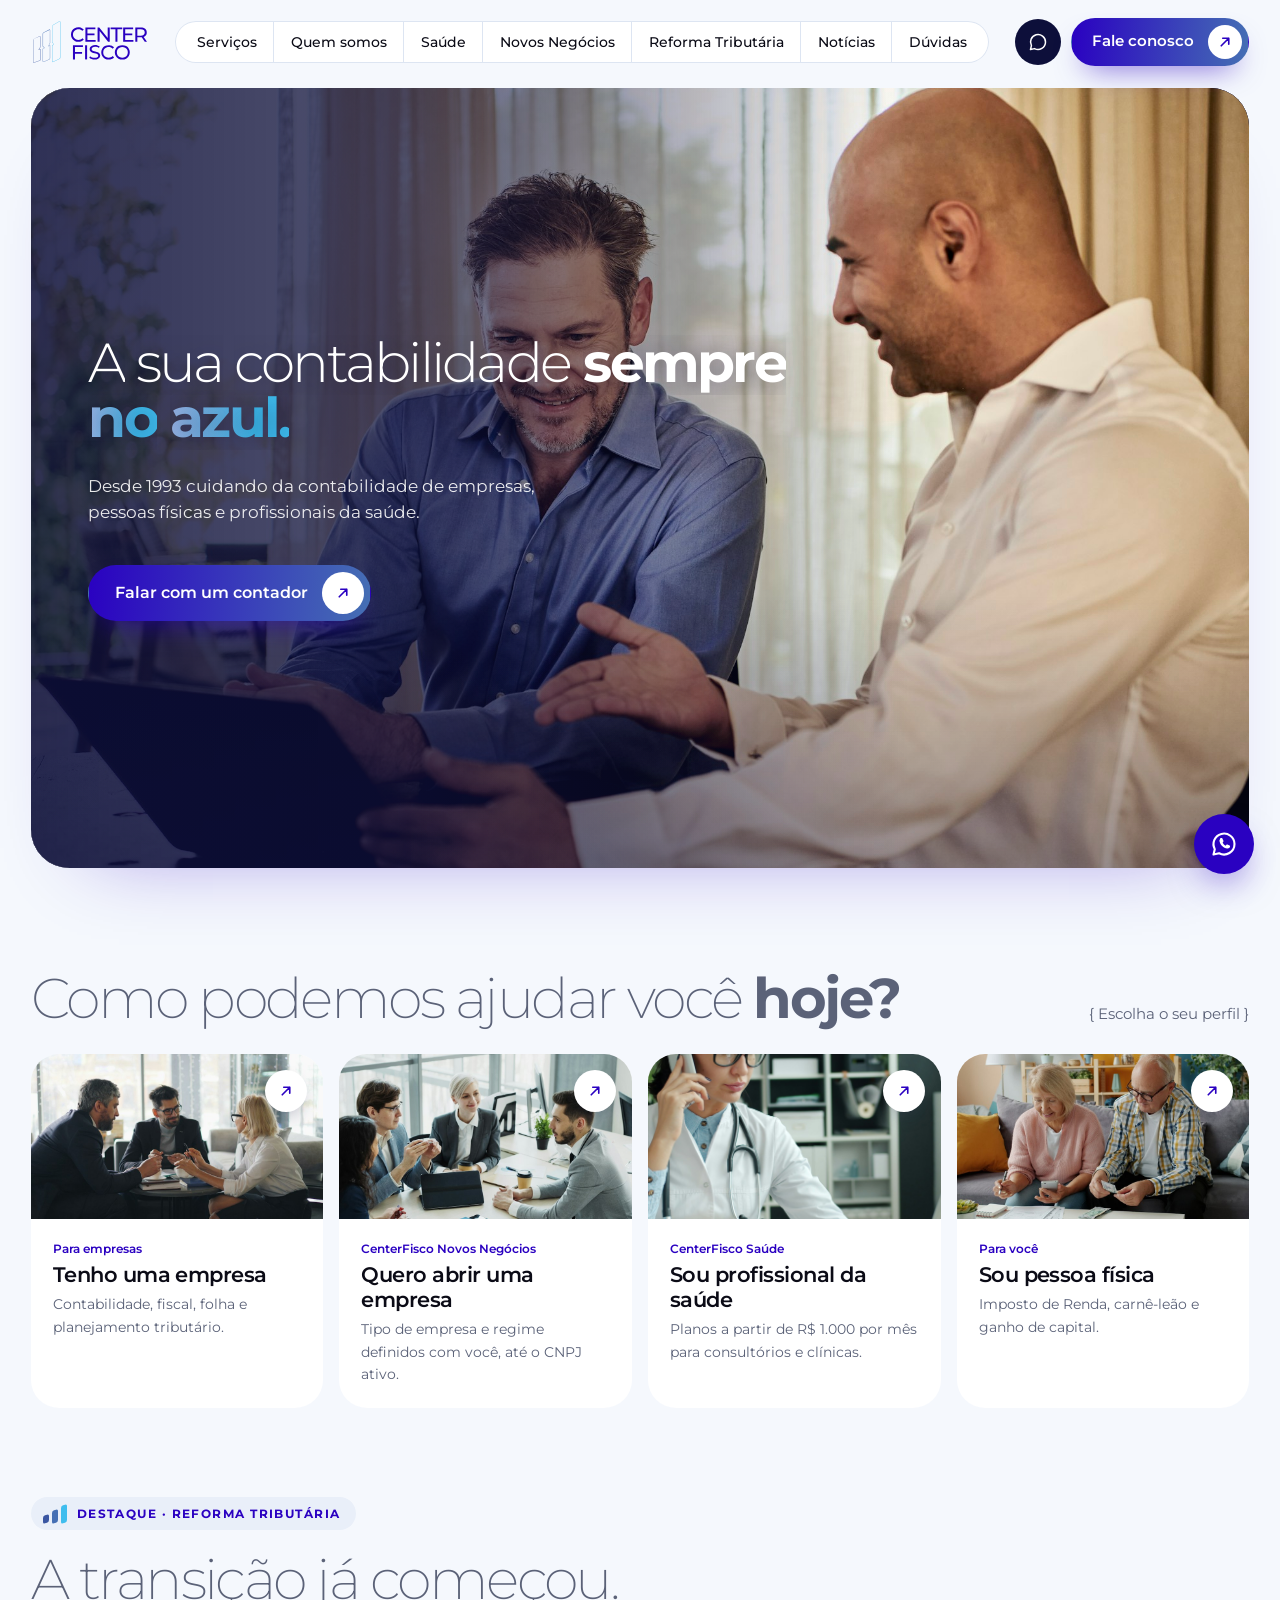
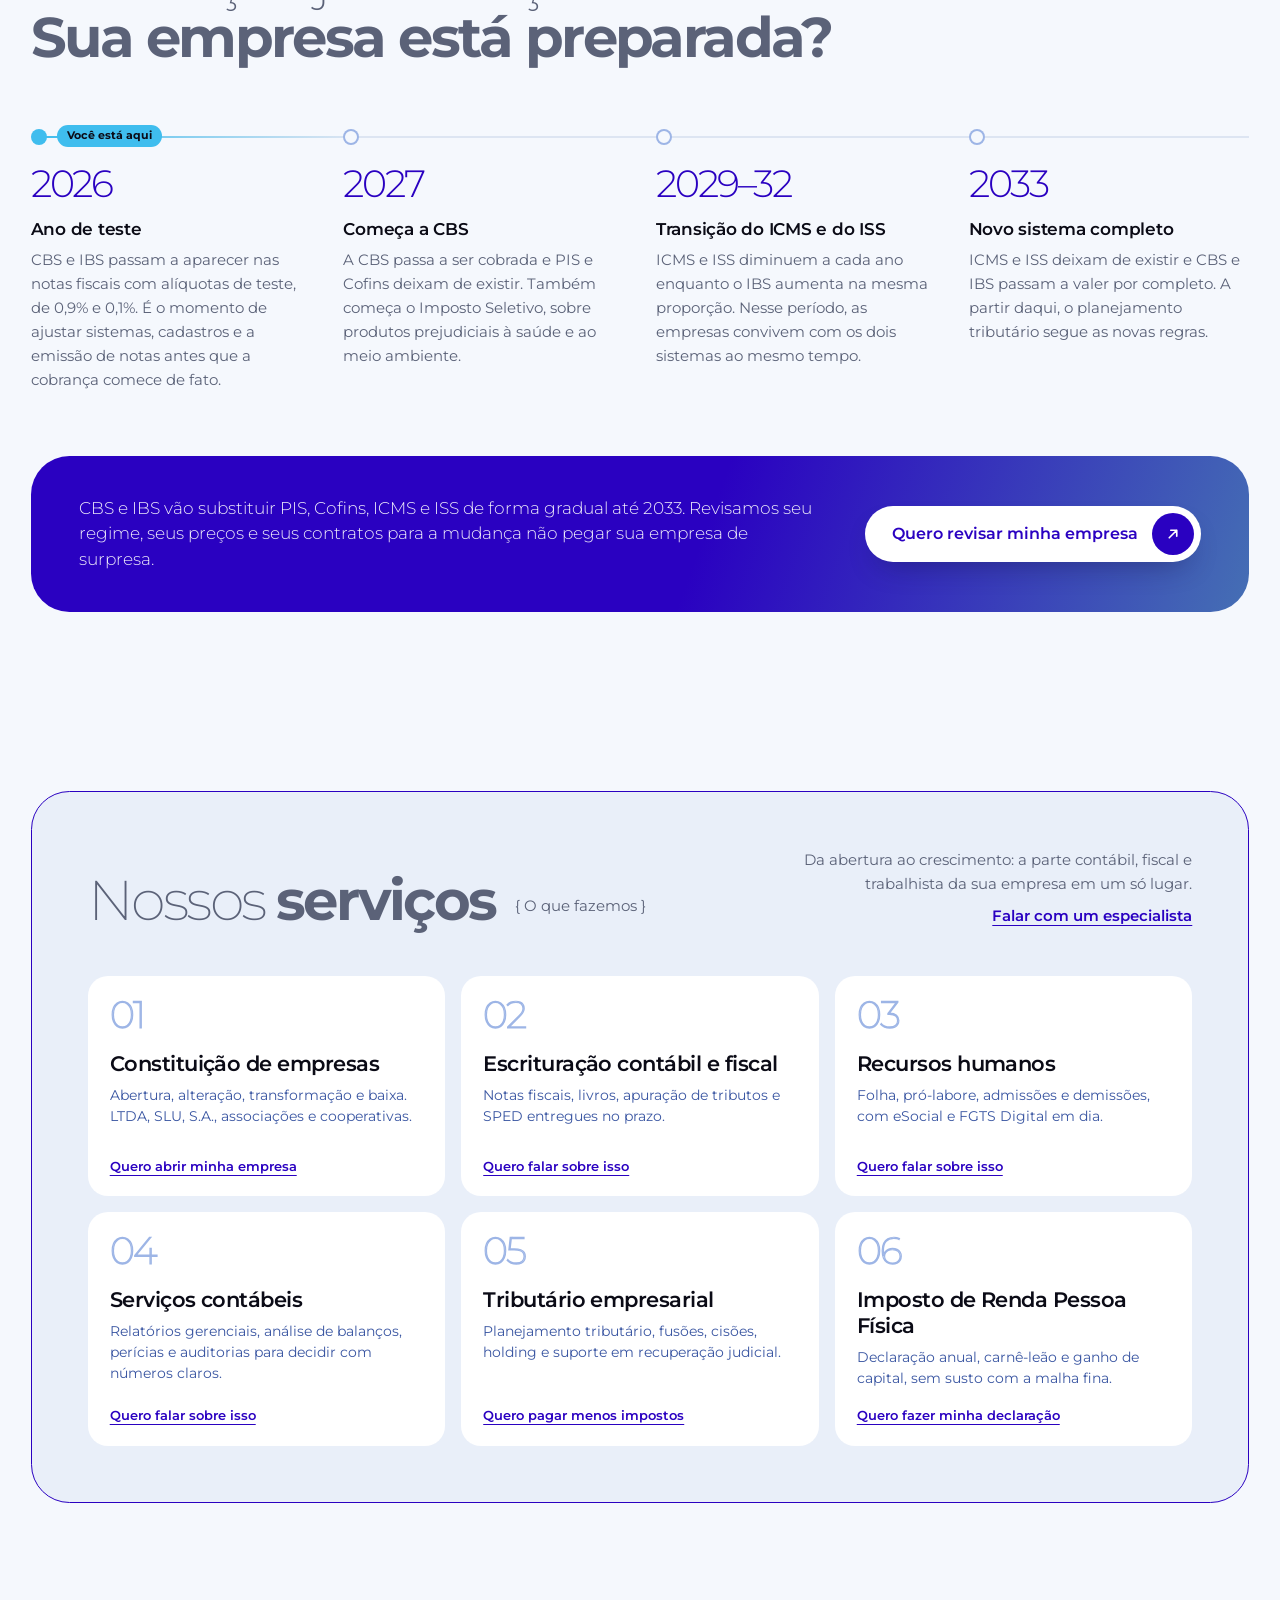
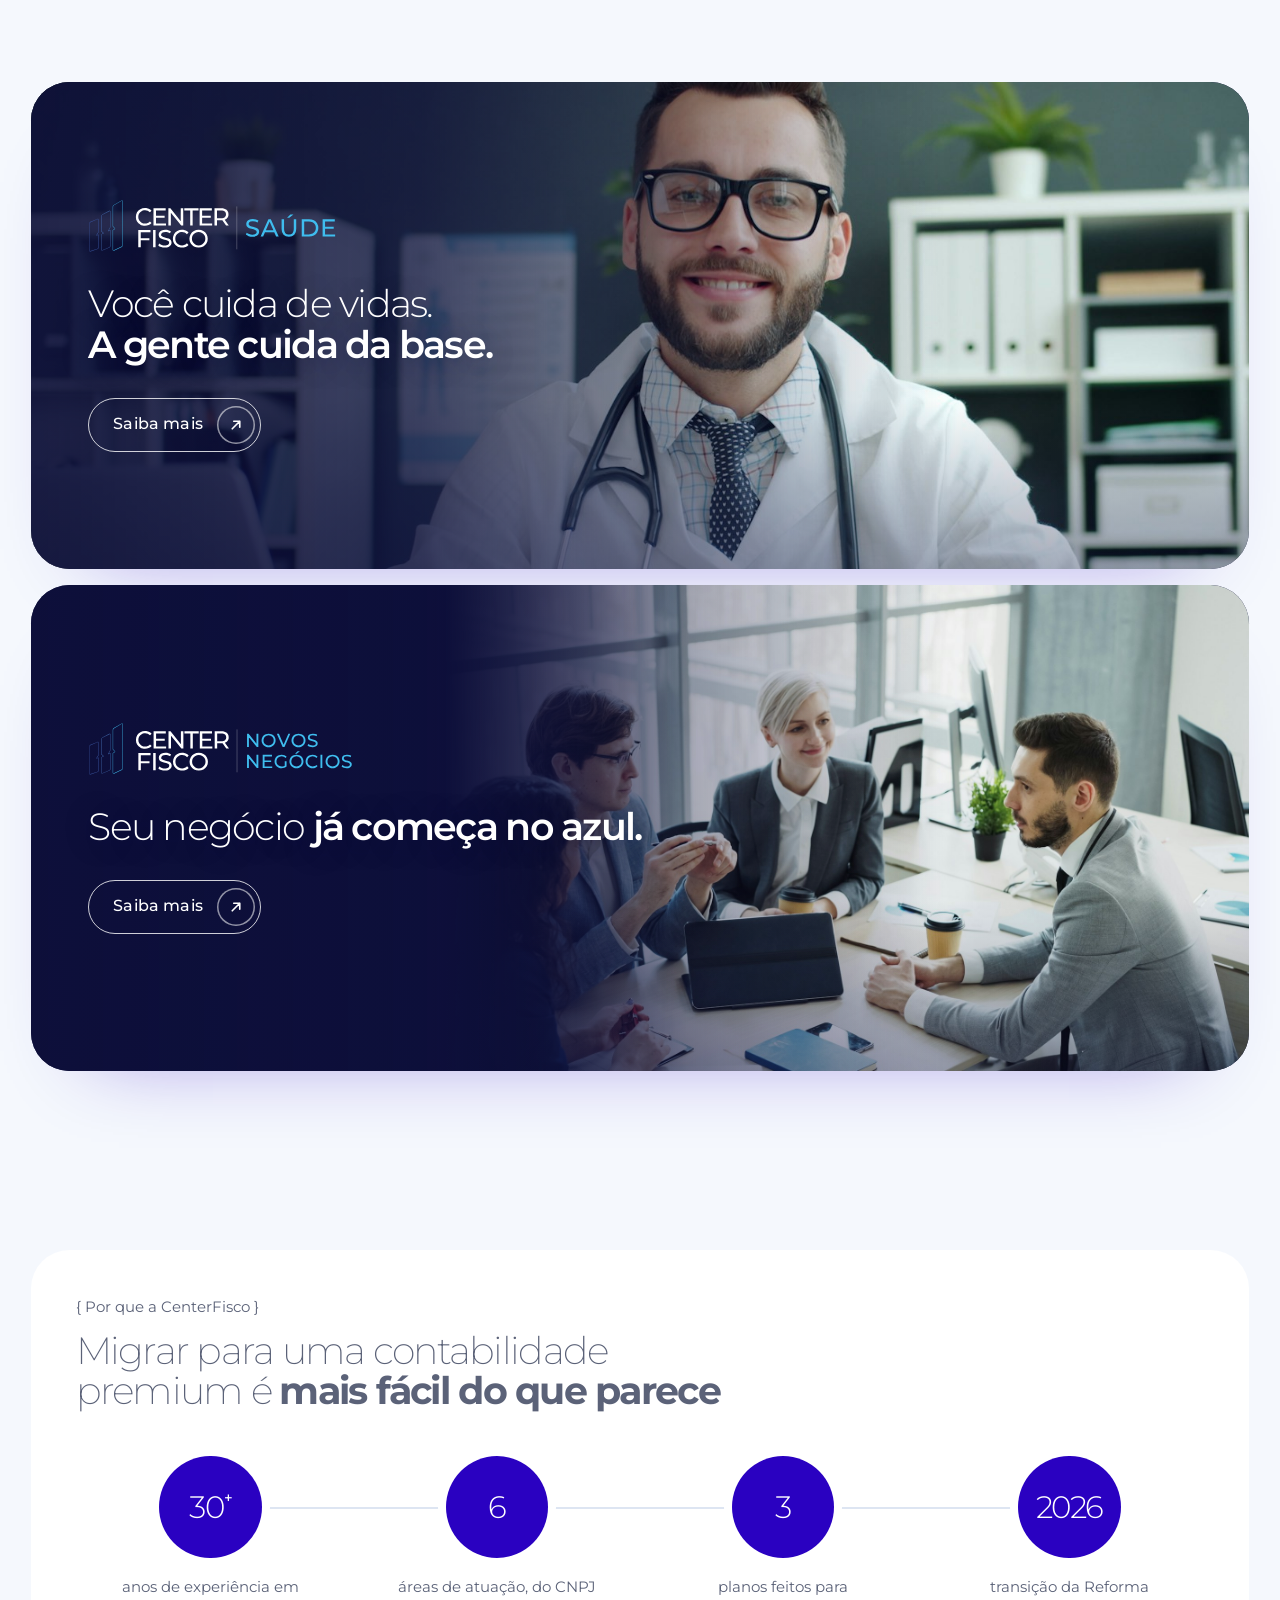
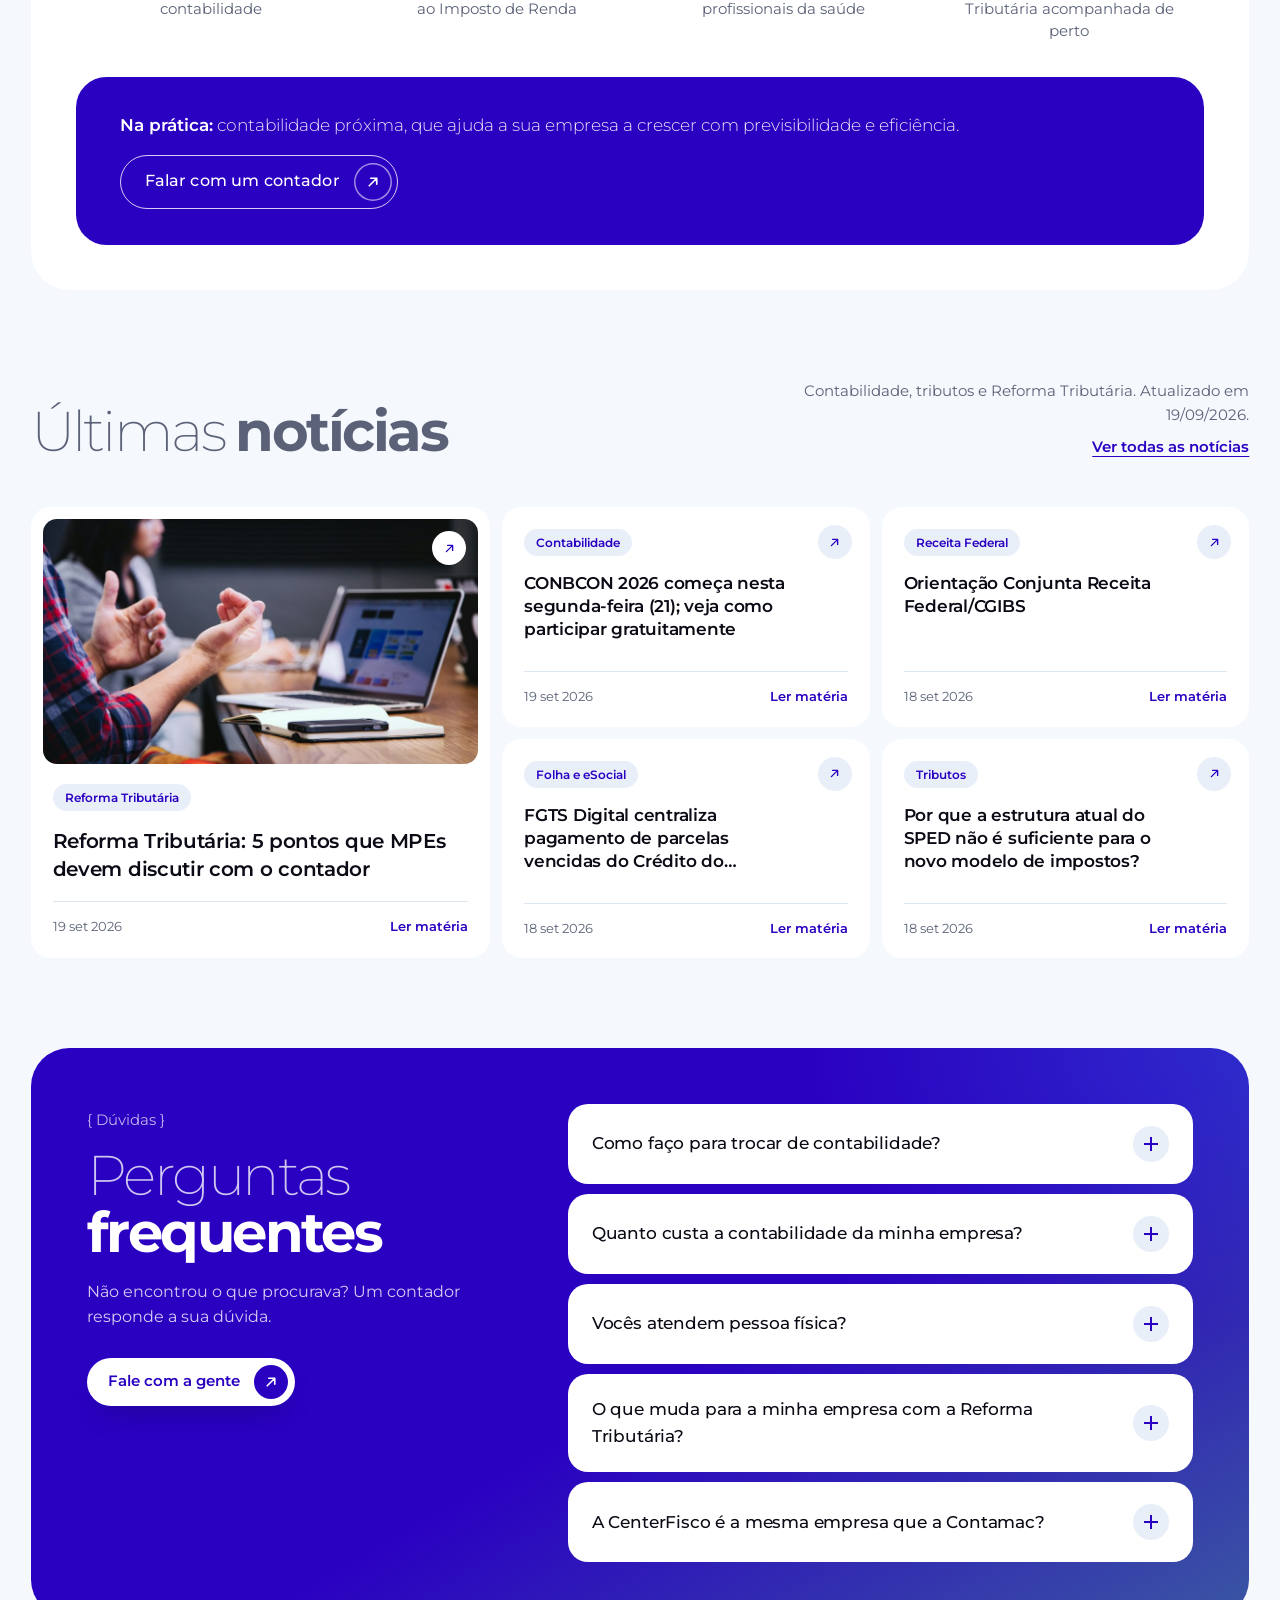
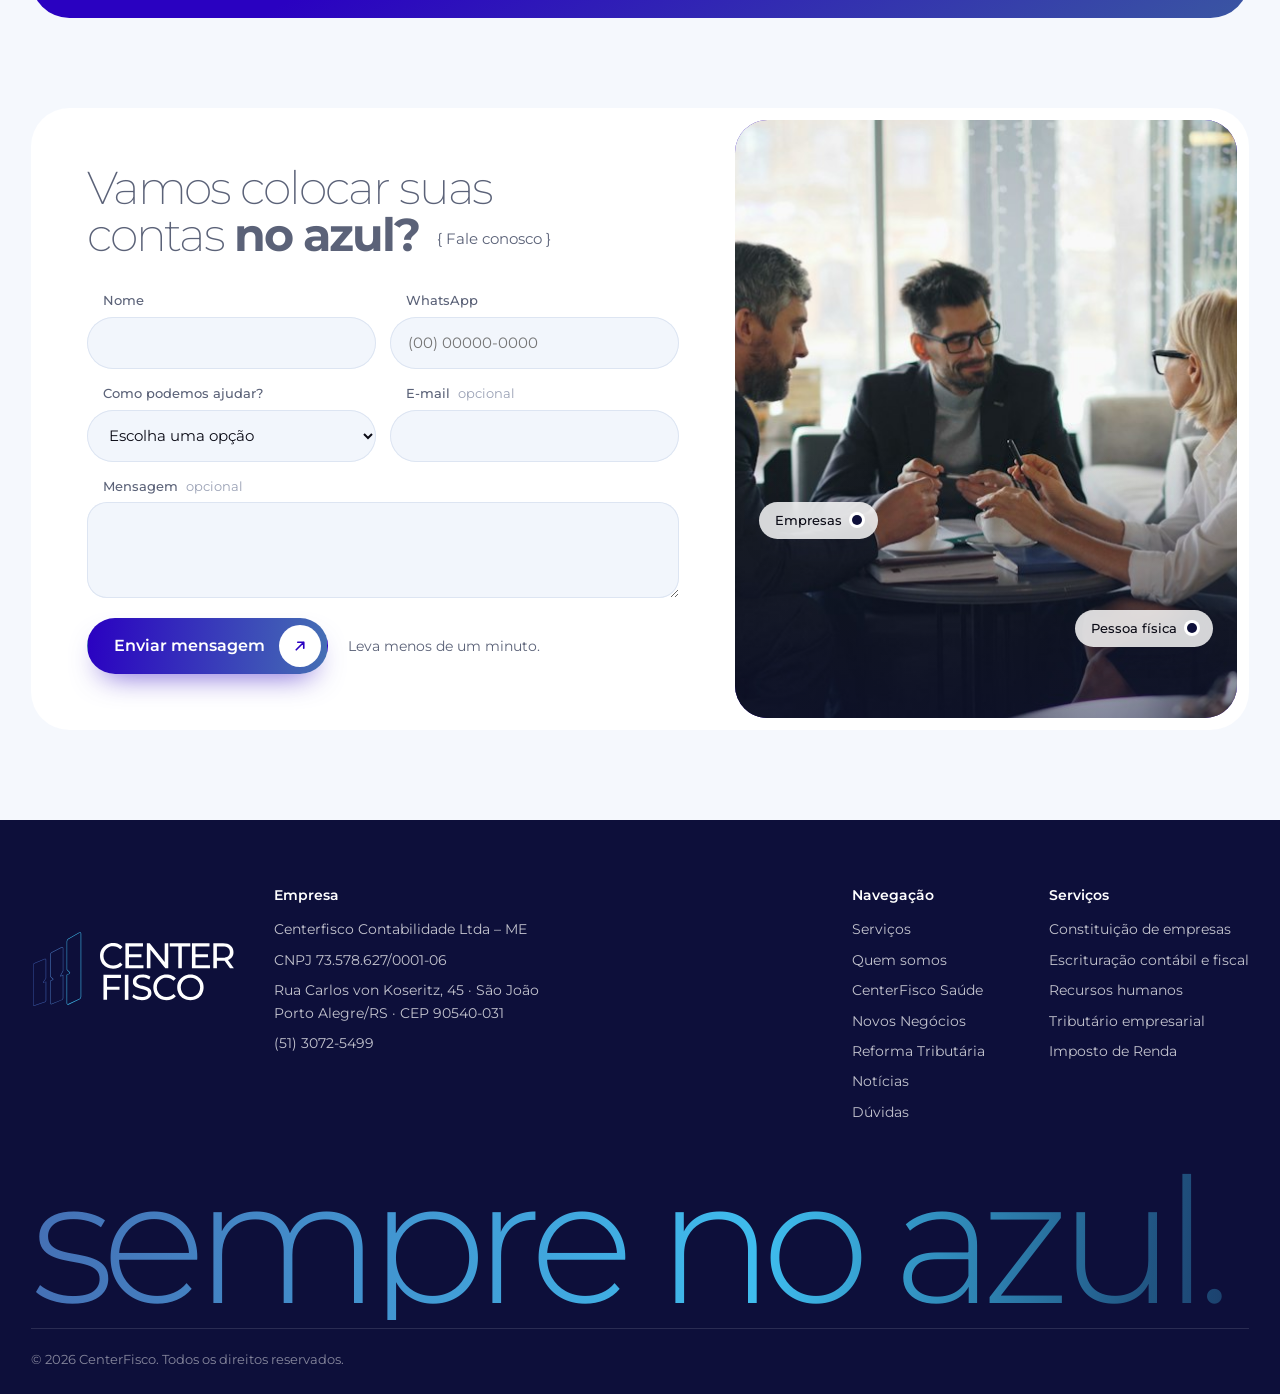
==== index.html @ e199a66b "Celular: rodapé sem a lista de serviços Co-Authored-By: Claude Opus 5 (1M context) <noreply@anthropi" ====
<!doctype html>
<html lang="pt-BR">
<head>
  <meta charset="utf-8">
  <meta name="viewport" content="width=device-width, initial-scale=1">
  <title>CenterFisco | Contabilidade para empresas, pessoas físicas e saúde</title>
  <meta name="description" content="Contabilidade desde 1993, em Porto Alegre, para empresas, pessoas físicas e profissionais da saúde. Abertura de empresas, escrituração, folha, planejamento tributário e IRPF.">
  <meta name="theme-color" content="#2a01c1">
  <meta property="og:type" content="website">
  <meta property="og:locale" content="pt_BR">
  <meta property="og:title" content="CenterFisco | A sua contabilidade sempre no azul">
  <meta property="og:description" content="30 anos de contabilidade para empresas, pessoas físicas e profissionais da saúde. A CenterFisco é a nova marca da Contamac.">
  <meta property="og:image" content="assets/img/hero-consultoria.jpg">
  <link rel="alternate" type="application/rss+xml" title="CenterFisco · Notícias" href="feed.xml">
  <link rel="icon" href="assets/favicon.svg" type="image/svg+xml">
  <link rel="preconnect" href="https://fonts.googleapis.com">
  <link rel="preconnect" href="https://fonts.gstatic.com" crossorigin>
  <link rel="stylesheet" href="https://fonts.googleapis.com/css2?family=Montserrat:wght@200..800&display=swap">
  <link rel="preload" as="image" href="assets/img/hero-consultoria.jpg">
  <link rel="stylesheet" href="css/styles.css?v=202609191804">
  <script>document.documentElement.classList.add('js')</script>
  <script type="application/ld+json">
  {
    "@context": "https://schema.org",
    "@type": "AccountingService",
    "name": "CenterFisco",
    "alternateName": "Contamac",
    "legalName": "Centerfisco Contabilidade Ltda - ME",
    "taxID": "73.578.627/0001-06",
    "foundingDate": "1993-10-26",
    "telephone": "+55 51 3072-5499",
    "address": {
      "@type": "PostalAddress",
      "streetAddress": "Rua Carlos von Koseritz, 45",
      "addressLocality": "Porto Alegre",
      "addressRegion": "RS",
      "postalCode": "90540-031",
      "addressCountry": "BR"
    },
    "description": "Contabilidade para empresas, pessoas físicas e profissionais da saúde.",
    "slogan": "A sua contabilidade sempre no azul."
  }
  </script>
</head>
<body>
  <a class="skip-link" href="#conteudo">Pular para o conteúdo</a>

  <!-- Ícones reutilizáveis -->
  <svg width="0" height="0" style="position:absolute" aria-hidden="true">
    <symbol id="i-seta" viewBox="0 0 24 24"><path d="M7 17 17 7M9 7h8v8"/></symbol>
    <symbol id="i-whats" viewBox="0 0 24 24"><path d="M21 12a9 9 0 0 1-13.2 7.95L3 21l1.1-4.6A9 9 0 1 1 21 12z"/></symbol>
    <symbol id="i-email" viewBox="0 0 24 24"><rect x="3" y="5" width="18" height="14" rx="2"/><path d="m3 7 9 6 9-6"/></symbol>
    <symbol id="i-tel" viewBox="0 0 24 24"><path d="M5 4h4l2 5-2.5 1.5a11 11 0 0 0 5 5L15 13l5 2v4a2 2 0 0 1-2 2A16 16 0 0 1 3 6a2 2 0 0 1 2-2"/></symbol>
    <symbol id="i-local" viewBox="0 0 24 24"><path d="M12 21s-7-6.2-7-11.5a7 7 0 0 1 14 0C19 14.8 12 21 12 21z"/><circle cx="12" cy="9.5" r="2.5"/></symbol>
  </svg>

  <header class="topo" data-header>
    <div class="container topo-inner">
      <a class="marca" href="#inicio" aria-label="CenterFisco, início">
        <img src="assets/logo/centerfisco-positivo.svg" alt="" width="128" height="48">
      </a>
      <nav class="menu" id="menu" aria-label="Principal">
        <a href="#servicos">Serviços</a>
        <a href="#por-que">Quem somos</a>
        <a href="saude.html">Saúde</a>
        <a href="negocios.html">Novos Negócios</a>
        <a href="#reforma">Reforma Tributária</a>
        <a href="noticias.html">Notícias</a>
        <a href="#duvidas">Dúvidas</a>
        <a class="btn btn-pill menu-cta" href="#contato">Fale conosco<span class="btn-icone"><svg><use href="#i-seta"/></svg></span></a>
      </nav>
      <div class="topo-acoes">
        <a class="icone-redondo" href="#contato" aria-label="Falar pelo WhatsApp"><svg><use href="#i-whats"/></svg></a>
        <a class="btn btn-pill btn-pequeno" href="#contato">Fale conosco<span class="btn-icone"><svg><use href="#i-seta"/></svg></span></a>
        <button class="menu-botao" type="button" aria-expanded="false" aria-controls="menu" data-nav-toggle>
          <span class="menu-linhas" aria-hidden="true"><i></i><i></i></span>
          <span class="visually-hidden">Abrir menu</span>
        </button>
      </div>
    </div>
  </header>

  <main id="conteudo">
    <!-- BANNER -->
    <section class="hero" id="inicio">
      <div class="container">
        <div class="hero-cartao">
          <div class="hero-esq">
            <h1 class="hero-titulo" data-split><span class="leve">A sua contabilidade</span> sempre <span class="destaque">no azul.</span></h1>
            <p class="hero-apoio">Desde 1993 cuidando da contabilidade de empresas, pessoas físicas e profissionais da saúde.</p>
            <div class="hero-acoes">
              <a class="btn btn-pill" href="#contato">Falar com um contador<span class="btn-icone"><svg><use href="#i-seta"/></svg></span></a>
            </div>
          </div>
          <div class="hero-dir">
            <div class="painel-fotos">
              <div class="slide-foto is-active">
                <img class="fatia fatia-1" src="assets/img/hero-consultoria.jpg" alt="Contador da CenterFisco conversando com um cliente" width="1920" height="1280">
                <img class="fatia fatia-2" src="assets/img/hero-consultoria.jpg" alt="" width="1920" height="1280" aria-hidden="true">
                <img class="fatia fatia-3" src="assets/img/hero-consultoria.jpg" alt="" width="1920" height="1280" aria-hidden="true">
              </div>
              <span class="hero-veu" aria-hidden="true"></span>
            </div>
          </div>
        </div>
      </div>
    </section>

    <!-- PERFIS -->
    <section class="perfis-secao" aria-labelledby="perfis-titulo">
      <div class="container">
        <div class="perfis-topo" data-reveal>
          <h2 class="titulo titulo-fino" id="perfis-titulo">Como podemos ajudar você <strong>hoje?</strong></h2>
          <p class="chave">{ Escolha o seu perfil }</p>
        </div>
        <div class="perfis" data-carrossel>
          <a class="perfil" href="#servicos" data-reveal>
            <img src="assets/img/servico-tributario.jpg" alt="" width="900" height="600" loading="lazy">
            <span class="btn-icone" aria-hidden="true"><svg><use href="#i-seta"/></svg></span>
            <div><small>Para empresas</small><h3>Tenho uma empresa</h3><p>Contabilidade, fiscal, folha e planejamento tributário.</p></div>
          </a>
          <a class="perfil" href="negocios.html" data-reveal>
            <img src="assets/img/negocios-card.jpg" alt="" width="900" height="600" loading="lazy">
            <span class="btn-icone" aria-hidden="true"><svg><use href="#i-seta"/></svg></span>
            <div><small>CenterFisco Novos Negócios</small><h3>Quero abrir uma empresa</h3><p>Tipo de empresa e regime definidos com você, até o CNPJ ativo.</p></div>
          </a>
          <a class="perfil" href="saude.html" data-reveal>
            <img src="assets/img/saude.jpg" alt="" width="1200" height="1400" loading="lazy">
            <span class="btn-icone" aria-hidden="true"><svg><use href="#i-seta"/></svg></span>
            <div><small>CenterFisco Saúde</small><h3>Sou profissional da saúde</h3><p>Planos a partir de R$ 1.000 por mês para consultórios e clínicas.</p></div>
          </a>
          <a class="perfil" href="#contato" data-plan="Imposto de Renda Pessoa Física" data-reveal>
            <img src="assets/img/servico-irpf.jpg" alt="" width="900" height="600" loading="lazy">
            <span class="btn-icone" aria-hidden="true"><svg><use href="#i-seta"/></svg></span>
            <div><small>Para você</small><h3>Sou pessoa física</h3><p>Imposto de Renda, carnê-leão e ganho de capital.</p></div>
          </a>
        </div>
      </div>
    </section>

    <!-- REFORMA -->
    <section class="secao" id="reforma">
      <div class="container">
        <div class="reforma-topo" data-reveal>
            <p class="cartola"><span class="barras" aria-hidden="true"><i></i><i></i><i></i></span>Destaque · Reforma Tributária</p>
            <h2 class="titulo titulo-fino">A transição já começou. <strong>Sua empresa está preparada?</strong></h2>
        </div>

        <ol class="trilha" data-reveal>
          <li class="agora">
            <span class="trilha-marco" aria-hidden="true"></span>
            <span class="trilha-aqui">Você está aqui</span>
            <strong>2026</strong>
            <h3>Ano de teste</h3>
            <p>CBS e IBS passam a aparecer nas notas fiscais com alíquotas de teste, de 0,9% e 0,1%. É o momento de ajustar sistemas, cadastros e a emissão de notas antes que a cobrança comece de fato.</p>
          </li>
          <li>
            <span class="trilha-marco" aria-hidden="true"></span>
            <strong>2027</strong>
            <h3>Começa a CBS</h3>
            <p>A CBS passa a ser cobrada e PIS e Cofins deixam de existir. Também começa o Imposto Seletivo, sobre produtos prejudiciais à saúde e ao meio ambiente.</p>
          </li>
          <li>
            <span class="trilha-marco" aria-hidden="true"></span>
            <strong>2029–32</strong>
            <h3>Transição do ICMS e do ISS</h3>
            <p>ICMS e ISS diminuem a cada ano enquanto o IBS aumenta na mesma proporção. Nesse período, as empresas convivem com os dois sistemas ao mesmo tempo.</p>
          </li>
          <li>
            <span class="trilha-marco" aria-hidden="true"></span>
            <strong>2033</strong>
            <h3>Novo sistema completo</h3>
            <p>ICMS e ISS deixam de existir e CBS e IBS passam a valer por completo. A partir daqui, o planejamento tributário segue as novas regras.</p>
          </li>
        </ol>

        <div class="reforma-rodape" data-reveal>
          <p>CBS e IBS vão substituir PIS, Cofins, ICMS e ISS de forma gradual até 2033. Revisamos seu regime, seus preços e seus contratos para a mudança não pegar sua empresa de surpresa.</p>
          <a class="btn btn-pill btn-branco" href="#contato" data-plan="Reforma Tributária">Quero revisar minha empresa<span class="btn-icone"><svg><use href="#i-seta"/></svg></span></a>
        </div>
      </div>
    </section>

    <!-- SERVIÇOS -->
    <section class="secao" id="servicos">
      <div class="container">
        <div class="painel-claro painel-contorno">
          <header class="cabeca" data-reveal>
            <h2 class="titulo titulo-fino">Nossos <strong>serviços</strong> <span class="chave">{ O que fazemos }</span></h2>
            <div class="cabeca-lado">
              <p>Da abertura ao crescimento: a parte contábil, fiscal e trabalhista da sua empresa em um só lugar.</p>
              <a class="link-sublinhado" href="#contato">Falar com um especialista</a>
            </div>
          </header>
          <div class="grade-servicos">
            <article class="servico" data-reveal>
              <span class="servico-num">01</span>
              <h3>Constituição de empresas</h3>
              <p>Abertura, alteração, transformação e baixa. LTDA, SLU, S.A., associações e cooperativas.</p>
              <a href="#contato" data-plan="Abrir uma empresa">Quero abrir minha empresa</a>
            </article>
            <article class="servico" data-reveal>
              <span class="servico-num">02</span>
              <h3>Escrituração contábil e fiscal</h3>
              <p>Notas fiscais, livros, apuração de tributos e SPED entregues no prazo.</p>
              <a href="#contato" data-plan="Trocar de contabilidade">Quero falar sobre isso</a>
            </article>
            <article class="servico" data-reveal>
              <span class="servico-num">03</span>
              <h3>Recursos humanos</h3>
              <p>Folha, pró-labore, admissões e demissões, com eSocial e FGTS Digital em dia.</p>
              <a href="#contato" data-plan="Trocar de contabilidade">Quero falar sobre isso</a>
            </article>
            <article class="servico" data-reveal>
              <span class="servico-num">04</span>
              <h3>Serviços contábeis</h3>
              <p>Relatórios gerenciais, análise de balanços, perícias e auditorias para decidir com números claros.</p>
              <a href="#contato" data-plan="Outro assunto">Quero falar sobre isso</a>
            </article>
            <article class="servico" data-reveal>
              <span class="servico-num">05</span>
              <h3>Tributário empresarial</h3>
              <p>Planejamento tributário, fusões, cisões, holding e suporte em recuperação judicial.</p>
              <a href="#contato" data-plan="Planejamento tributário">Quero pagar menos impostos</a>
            </article>
            <article class="servico" data-reveal>
              <span class="servico-num">06</span>
              <h3>Imposto de Renda Pessoa Física</h3>
              <p>Declaração anual, carnê-leão e ganho de capital, sem susto com a malha fina.</p>
              <a href="#contato" data-plan="Imposto de Renda Pessoa Física">Quero fazer minha declaração</a>
            </article>
          </div>
        </div>
      </div>
    </section>

    <!-- SAÚDE -->
    <section class="secao saude-secao" id="saude">
      <div class="container">
        <div class="saude-banner">
          <img class="saude-banner-foto" src="assets/img/hero-saude.jpg" alt="Médico sorrindo em seu consultório" width="1920" height="1080" loading="lazy">
          <span class="saude-banner-veu" aria-hidden="true"></span>
          <div class="saude-banner-texto" data-reveal>
            <img class="marca-saude" src="assets/logo/centerfisco-saude-negativo.svg" alt="CenterFisco Saúde" width="685" height="147">
            <h2 class="titulo titulo-claro saude-slogan"><span class="leve">Você cuida de vidas.</span><br> A gente cuida da base.</h2>
            <a class="btn btn-vazado-claro" href="saude.html">Saiba mais<span class="btn-icone"><svg><use href="#i-seta"/></svg></span></a>
          </div>
        </div>
      </div>
    </section>

    <!-- NOVOS NEGÓCIOS -->
    <section class="secao negocios-secao" id="negocios">
      <div class="container">
        <div class="saude-banner negocios-banner">
          <img class="saude-banner-foto" src="assets/img/hero-negocios.jpg" alt="Jovens executivos conversando em volta de uma mesa de reunião" width="1920" height="1080" loading="lazy">
          <span class="saude-banner-veu" aria-hidden="true"></span>
          <div class="saude-banner-texto" data-reveal>
            <img class="marca-saude marca-negocios" src="assets/logo/centerfisco-negocios-negativo.svg" alt="CenterFisco Novos Negócios" width="728" height="147">
            <h2 class="titulo titulo-claro saude-slogan"><span class="leve">Seu negócio</span> já começa no azul.</h2>
            <a class="btn btn-vazado-claro" href="negocios.html">Saiba mais<span class="btn-icone"><svg><use href="#i-seta"/></svg></span></a>
          </div>
        </div>
      </div>
    </section>

    <!-- POR QUE A CENTERFISCO + COMO FUNCIONA -->
    <section class="secao" id="como-funciona">
      <div class="container">
        <div class="tipo" id="por-que">
          <header class="tipo-topo" data-reveal>
            <p class="chave">{ Por que a CenterFisco }</p>
            <h2 class="titulo titulo-fino tipo-titulo">Migrar para uma contabilidade premium é <strong>mais fácil do que parece</strong></h2>
          </header>

          <ul class="tipo-numeros" data-reveal>
            <li><strong>30<sup>+</sup></strong><span>anos de experiência em contabilidade</span></li>
            <li><strong>6</strong><span>áreas de atuação, do CNPJ ao Imposto de Renda</span></li>
            <li><strong>3</strong><span>planos feitos para profissionais da saúde</span></li>
            <li><strong>2026</strong><span>transição da Reforma Tributária acompanhada de perto</span></li>
          </ul>


          <div class="tipo-rodape" data-reveal>
            <p><strong>Na prática:</strong> contabilidade próxima, que ajuda a sua empresa a crescer com previsibilidade e eficiência.</p>
            <a class="btn btn-vazado-claro" href="#contato">Falar com um contador<span class="btn-icone"><svg><use href="#i-seta"/></svg></span></a>
          </div>
        </div>
      </div>
    </section>

    <!-- NOTICIAS:INICIO (gerado por scripts/noticias.py, não editar à mão) -->
    <section class="secao secao-sem-topo" id="noticias" aria-labelledby="noticias-titulo">
      <div class="container">
        <header class="cabeca" data-reveal>
          <h2 class="titulo titulo-fino" id="noticias-titulo">Últimas <strong>notícias</strong></h2>
          <div class="cabeca-lado">
            <p>Contabilidade, tributos e Reforma Tributária. Atualizado em 19/09/2026.</p>
            <a class="link-sublinhado" href="noticias.html">Ver todas as notícias</a>
          </div>
        </header>
        <ul class="noticias noticias-home" data-reveal data-carrossel>
            <li class="noticia noticia-destaque" data-categoria="Reforma Tributária">
              <a href="https://www.contabeis.com.br/noticias/79462/reforma-tributaria-5-pontos-que-mpes-devem-discutir-com-o-contador/" target="_blank" rel="noopener" title="Ler no site Contábeis">
                <span class="noticia-imagem"><img src="https://www.contabeis.com.br/assets/img/news/reforma-tributaria-5-pontos-que-mpes-devem-discutir-com-o-contador.png" alt="" loading="lazy" decoding="async" referrerpolicy="no-referrer" onerror="this.onerror=null;this.src='assets/img/servico-contabil.jpg'"></span>
                <span class="noticia-categoria">Reforma Tributária</span>
                <h3>Reforma Tributária: 5 pontos que MPEs devem discutir com o contador</h3>
                <span class="noticia-rodape"><time datetime="2026-09-19">19 set 2026</time><span>Ler matéria</span></span>
                <span class="noticia-seta" aria-hidden="true"><svg><use href="#i-seta"/></svg></span>
              </a>
            </li>
            <li class="noticia" data-categoria="Contabilidade">
              <a href="https://www.contabeis.com.br/noticias/79500/conbcon-2026-comeca-nesta-segunda-feira-21-veja-como-participar-gratuitamente/" target="_blank" rel="noopener" title="Ler no site Contábeis">
                <span class="noticia-categoria">Contabilidade</span>
                <h3>CONBCON 2026 começa nesta segunda-feira (21); veja como participar gratuitamente</h3>
                <span class="noticia-rodape"><time datetime="2026-09-19">19 set 2026</time><span>Ler matéria</span></span>
                <span class="noticia-seta" aria-hidden="true"><svg><use href="#i-seta"/></svg></span>
              </a>
            </li>
            <li class="noticia" data-categoria="Receita Federal">
              <a href="https://www.gov.br/receitafederal/pt-br/assuntos/noticias/2026/setembro/orientacao-conjunta-rfb-cgibs" target="_blank" rel="noopener" title="Ler no site Receita Federal">
                <span class="noticia-categoria">Receita Federal</span>
                <h3>Orientação Conjunta Receita Federal/CGIBS</h3>
                <span class="noticia-rodape"><time datetime="2026-09-18">18 set 2026</time><span>Ler matéria</span></span>
                <span class="noticia-seta" aria-hidden="true"><svg><use href="#i-seta"/></svg></span>
              </a>
            </li>
            <li class="noticia" data-categoria="Folha e eSocial">
              <a href="https://jornalcontabil.com.br/noticia/fgts-digital-centraliza-pagamento-de-parcelas-vencidas-do-credito-do-trabalhador/" target="_blank" rel="noopener" title="Ler no site Jornal Contábil">
                <span class="noticia-categoria">Folha e eSocial</span>
                <h3>FGTS Digital centraliza pagamento de parcelas vencidas do Crédito do Trabalhador</h3>
                <span class="noticia-rodape"><time datetime="2026-09-18">18 set 2026</time><span>Ler matéria</span></span>
                <span class="noticia-seta" aria-hidden="true"><svg><use href="#i-seta"/></svg></span>
              </a>
            </li>
            <li class="noticia" data-categoria="Tributos">
              <a href="https://jornalcontabil.com.br/noticia/por-que-a-estrutura-atual-do-sped-nao-e-suficiente-para-o-novo-modelo-de-impostos/" target="_blank" rel="noopener" title="Ler no site Jornal Contábil">
                <span class="noticia-categoria">Tributos</span>
                <h3>Por que a estrutura atual do SPED não é suficiente para o novo modelo de impostos?</h3>
                <span class="noticia-rodape"><time datetime="2026-09-18">18 set 2026</time><span>Ler matéria</span></span>
                <span class="noticia-seta" aria-hidden="true"><svg><use href="#i-seta"/></svg></span>
              </a>
            </li>
        </ul>
        <script type="application/ld+json">
{
  "@context": "https://schema.org",
  "@type": "ItemList",
  "name": "Últimas notícias contábeis e tributárias",
  "itemListElement": [
    {
      "@type": "ListItem",
      "position": 1,
      "item": {
        "@type": "NewsArticle",
        "headline": "Reforma Tributária: 5 pontos que MPEs devem discutir com o contador",
        "url": "https://www.contabeis.com.br/noticias/79462/reforma-tributaria-5-pontos-que-mpes-devem-discutir-com-o-contador/",
        "datePublished": "2026-09-19T12:00:01-03:00",
        "publisher": {
          "@type": "Organization",
          "name": "Contábeis"
        },
        "articleSection": "Reforma Tributária",
        "image": "https://www.contabeis.com.br/assets/img/news/reforma-tributaria-5-pontos-que-mpes-devem-discutir-com-o-contador.png"
      }
    },
    {
      "@type": "ListItem",
      "position": 2,
      "item": {
        "@type": "NewsArticle",
        "headline": "CONBCON 2026 começa nesta segunda-feira (21); veja como participar gratuitamente",
        "url": "https://www.contabeis.com.br/noticias/79500/conbcon-2026-comeca-nesta-segunda-feira-21-veja-como-participar-gratuitamente/",
        "datePublished": "2026-09-19T11:00:01-03:00",
        "publisher": {
          "@type": "Organization",
          "name": "Contábeis"
        },
        "articleSection": "Contabilidade",
        "image": "https://www.contabeis.com.br/assets/img/news/conbcon-2026-comeca-nesta-segunda-feira-21-veja-como-participar-gratuitamente-1.png"
      }
    },
    {
      "@type": "ListItem",
      "position": 3,
      "item": {
        "@type": "NewsArticle",
        "headline": "Orientação Conjunta Receita Federal/CGIBS",
        "url": "https://www.gov.br/receitafederal/pt-br/assuntos/noticias/2026/setembro/orientacao-conjunta-rfb-cgibs",
        "datePublished": "2026-09-18T16:48:00-03:00",
        "publisher": {
          "@type": "Organization",
          "name": "Receita Federal"
        },
        "articleSection": "Receita Federal"
      }
    },
    {
      "@type": "ListItem",
      "position": 4,
      "item": {
        "@type": "NewsArticle",
        "headline": "FGTS Digital centraliza pagamento de parcelas vencidas do Crédito do Trabalhador",
        "url": "https://jornalcontabil.com.br/noticia/fgts-digital-centraliza-pagamento-de-parcelas-vencidas-do-credito-do-trabalhador/",
        "datePublished": "2026-09-18T16:10:33-03:00",
        "publisher": {
          "@type": "Organization",
          "name": "Jornal Contábil"
        },
        "articleSection": "Folha e eSocial",
        "image": "https://jornalcontabil.com.br/wp-content/uploads/2026/09/FGTS-Digital-centraliza-pagamento-de-parcelas-vencidas-do-Credito-do-Trabalhador.png"
      }
    },
    {
      "@type": "ListItem",
      "position": 5,
      "item": {
        "@type": "NewsArticle",
        "headline": "Por que a estrutura atual do SPED não é suficiente para o novo modelo de impostos?",
        "url": "https://jornalcontabil.com.br/noticia/por-que-a-estrutura-atual-do-sped-nao-e-suficiente-para-o-novo-modelo-de-impostos/",
        "datePublished": "2026-09-18T15:22:20-03:00",
        "publisher": {
          "@type": "Organization",
          "name": "Jornal Contábil"
        },
        "articleSection": "Tributos",
        "image": "https://jornalcontabil.com.br/wp-content/uploads/2026/09/Por-que-a-estrutura-atual-do-SPED-nao-e-suficiente-para-o-novo-modelo-de-impostos.png"
      }
    }
  ]
}
</script>
      </div>
    </section>
    <!-- NOTICIAS:FIM -->

    <!-- DÚVIDAS -->
    <section class="secao secao-sem-topo" id="duvidas">
      <div class="container">
        <div class="painel-claro faq-bloco painel-azul">
          <header class="faq-cabeca" data-reveal>
            <p class="chave">{ Dúvidas }</p>
            <h2 class="titulo titulo-fino">Perguntas <strong>frequentes</strong></h2>
            <p class="faq-apoio">Não encontrou o que procurava? Um contador responde a sua dúvida.</p>
            <a class="btn btn-pill btn-pequeno btn-branco" href="#contato">Fale com a gente<span class="btn-icone"><svg><use href="#i-seta"/></svg></span></a>
          </header>
          <div class="faq" data-reveal>
            <details class="faq-item">
              <summary>Como faço para trocar de contabilidade?</summary>
              <p>Fale com a gente pelo formulário. Fazemos um diagnóstico da sua empresa e cuidamos da transição com a contabilidade anterior, solicitando os documentos e registros necessários.</p>
            </details>
            <details class="faq-item">
              <summary>Quanto custa a contabilidade da minha empresa?</summary>
              <p>Depende do porte, do regime tributário e do número de colaboradores. Conte sobre a sua empresa e enviamos uma proposta. Para profissionais da saúde, os planos começam em R$ 1.000 por mês.</p>
            </details>
            <details class="faq-item">
              <summary>Vocês atendem pessoa física?</summary>
              <p>Sim. Fazemos a declaração anual do Imposto de Renda, o carnê-leão e o cálculo de ganho de capital, e ajudamos a regularizar pendências na Receita Federal.</p>
            </details>
            <details class="faq-item">
              <summary>O que muda para a minha empresa com a Reforma Tributária?</summary>
              <p>CBS e IBS substituem PIS, Cofins, ICMS e ISS de forma gradual entre 2026 e 2033. Isso pode mudar o regime mais vantajoso, a formação de preços e os contratos. Revisamos esses pontos com você.</p>
            </details>
            <details class="faq-item">
              <summary>A CenterFisco é a mesma empresa que a Contamac?</summary>
              <p>Sim. Em 2024 a Contamac passou a se chamar CenterFisco, com a mesma experiência de 30 anos.</p>
            </details>
          </div>
        </div>
      </div>
    </section>

    <!-- CONTATO -->
    <section class="secao secao-sem-topo" id="contato">
      <div class="container">
        <div class="contato">
          <div class="contato-form-lado" data-reveal>
            <h2 class="titulo titulo-fino">Vamos colocar suas contas <strong>no azul?</strong> <span class="chave">{ Fale conosco }</span></h2>
            <form class="form" data-contact-form novalidate>
              <div class="campo">
                <label for="f-nome">Nome</label>
                <input id="f-nome" name="nome" type="text" autocomplete="name" required>
              </div>
              <div class="campo">
                <label for="f-telefone">WhatsApp</label>
                <input id="f-telefone" name="telefone" type="tel" autocomplete="tel" inputmode="tel" placeholder="(00) 00000-0000" required>
              </div>
              <div class="campo">
                <label for="f-assunto">Como podemos ajudar?</label>
                <select id="f-assunto" name="assunto" required>
                  <option value="">Escolha uma opção</option>
                  <option>Abrir uma empresa</option>
                  <option>Trocar de contabilidade</option>
                  <option>Imposto de Renda Pessoa Física</option>
                  <option>Planejamento tributário</option>
                  <option>Reforma Tributária</option>
                  <option>Plano Essencial (Saúde)</option>
                  <option>Plano Master (Saúde)</option>
                  <option>Plano Master Personal (Saúde)</option>
                  <option>Outro assunto</option>
                </select>
              </div>
              <div class="campo">
                <label for="f-email">E-mail <span class="opcional">opcional</span></label>
                <input id="f-email" name="email" type="email" autocomplete="email">
              </div>
              <div class="campo campo-largo">
                <label for="f-mensagem">Mensagem <span class="opcional">opcional</span></label>
                <textarea id="f-mensagem" name="mensagem" rows="3"></textarea>
              </div>
              <div class="form-rodape">
                <button class="btn btn-pill" type="submit">Enviar mensagem<span class="btn-icone"><svg><use href="#i-seta"/></svg></span></button>
                <p class="form-status" role="status" aria-live="polite" data-form-status>Leva menos de um minuto.</p>
              </div>
            </form>
          </div>
          <div class="contato-painel" data-reveal>
            <img src="assets/img/servico-tributario.jpg" alt="Consultores da CenterFisco em reunião com uma cliente" width="900" height="600" loading="lazy">
            <span class="painel-veu" aria-hidden="true"></span>
            <span class="etiqueta et-c1" aria-hidden="true">Empresas</span>
            <span class="etiqueta et-c2" aria-hidden="true">Pessoa física</span>
          </div>
        </div>
      </div>
    </section>
  </main>

  <footer class="rodape">
    <div class="container">
      <div class="rodape-cartao">
        <div class="rodape-meio">
          <div class="rodape-esq">
            <a class="rodape-logo" href="index.html" aria-label="CenterFisco, página inicial"><img src="assets/logo/centerfisco-negativo.svg" alt="CenterFisco" width="230" height="87"></a>
            <address class="rodape-links rodape-empresa">
              <p>Empresa</p>
              <span>Centerfisco Contabilidade Ltda – ME</span>
              <span>CNPJ 73.578.627/0001-06</span>
              <a href="https://www.google.com/maps/search/?api=1&amp;query=Rua+Carlos+von+Koseritz+45+Porto+Alegre+RS" target="_blank" rel="noopener">Rua Carlos von Koseritz, 45 · São João<br>Porto Alegre/RS · CEP 90540-031</a>
              <a href="tel:+555130725499">(51) 3072-5499</a>
            </address>
          </div>
          <div class="rodape-dir">
            <nav class="rodape-links" aria-label="Rodapé">
              <p>Navegação</p>
              <a href="#servicos">Serviços</a>
              <a href="#por-que">Quem somos</a>
              <a href="saude.html">CenterFisco Saúde</a>
              <a href="negocios.html">Novos Negócios</a>
              <a href="#reforma">Reforma Tributária</a>
              <a href="noticias.html">Notícias</a>
              <a href="#duvidas">Dúvidas</a>
            </nav>
            <div class="rodape-links">
              <p>Serviços</p>
              <span>Constituição de empresas</span>
              <span>Escrituração contábil e fiscal</span>
              <span>Recursos humanos</span>
              <span>Tributário empresarial</span>
              <span>Imposto de Renda</span>
            </div>
          </div>
        </div>
        <p class="rodape-gigante" aria-hidden="true">sempre no azul.</p>
        <p class="rodape-legal">© 2026 CenterFisco. Todos os direitos reservados.</p>
      </div>
    </div>
  </footer>

  <a class="whats-flutuante" href="https://wa.me/5551993649044?text=Ol%C3%A1%2C%20CenterFisco!%20Vim%20pelo%20site." target="_blank" rel="noopener" aria-label="Falar com a CenterFisco pelo WhatsApp">
    <svg viewBox="0 0 24 24" aria-hidden="true"><path class="wf-balao" d="M21 12a9 9 0 0 1-13.2 7.95L3 21l1.1-4.6A9 9 0 1 1 21 12z"/><path class="wf-fone" d="M8.6 7.4c.3-.5.6-.5.9-.5h.6c.2 0 .4 0 .6.5l.8 1.9c.1.2.1.4 0 .6l-.5.7c-.1.2-.2.3 0 .6.5.9 1.2 1.6 2 2.1.3.2.5.1.6 0l.7-.8c.2-.2.4-.2.6-.1l1.9.9c.2.1.4.2.4.4 0 .5-.1 1.1-.5 1.5-.5.5-1.3.8-2 .7-1.6-.2-3.1-1-4.3-2.2-1.2-1.2-2-2.7-2.3-4.3-.1-.6.1-1.1.5-1.5z"/></svg>
    <span>Fale no WhatsApp</span>
  </a>

  <script src="js/main.js?v=202609191804" defer></script>
</body>
</html>
---- css/styles.css ----
/* CenterFisco — cores do logo */
:root {
  --azul: #2a01c1;
  --azul-aco: #3a56a2;
  --azul-medio: #456fb4;
  --azul-claro: #9db5e6;
  --ceu: #3fbdee;
  --canvas: #f5f8fd;
  --painel: #e9eff9;
  --cartao: #f2f6fc;
  --branco: #ffffff;
  --texto: #0b0b16;
  --azul-noite: #0d0f3a;
  --suave: #5b6278;
  --mudo: #9aa1b5;
  --linha: #dde5f2;
  --grad: linear-gradient(95deg, var(--azul) 0%, var(--azul-medio) 55%, var(--ceu) 100%);

  --fonte: "Montserrat", "Segoe UI", Arial, sans-serif;
  --container: 1760px;
  --gutter: clamp(16px, 2.4vw, 44px);
  --secao: clamp(56px, 7vw, 96px);
  --r-xl: clamp(24px, 3vw, 40px);
  --r-lg: 28px;
  --r-md: 20px;
  --ease: cubic-bezier(.2, .7, .2, 1);
}

*, *::before, *::after { box-sizing: border-box; }
html { scroll-behavior: smooth; scroll-padding-top: 96px; -webkit-text-size-adjust: 100%; }
body {
  margin: 0;
  font-family: var(--fonte);
  font-size: 1rem;
  font-weight: 400;
  line-height: 1.6;
  color: var(--texto);
  background: var(--canvas);
  -webkit-font-smoothing: antialiased;
  overflow-x: hidden;
}
img, svg { display: block; max-width: 100%; }
img { height: auto; }
a { color: inherit; }
p, h1, h2, h3, figure { margin: 0; }
ul, ol { margin: 0; padding: 0; list-style: none; }
button, input, select, textarea { font: inherit; color: inherit; }
:focus-visible { outline: 3px solid var(--ceu); outline-offset: 3px; border-radius: 8px; }

.container { width: 100%; max-width: var(--container); margin-inline: auto; padding-inline: var(--gutter); }
.visually-hidden { position: absolute !important; width: 1px; height: 1px; overflow: hidden; clip: rect(0 0 0 0); white-space: nowrap; }
.skip-link { position: absolute; left: 16px; top: -60px; z-index: 100; padding: 10px 16px; background: var(--azul); color: var(--branco); border-radius: 999px; }
.skip-link:focus { top: 16px; }

/* ---------- Tipografia ---------- */
.titulo {
  font-size: clamp(2.2rem, 4.4vw, 3.9rem);
  font-weight: 600;
  line-height: 1.02;
  letter-spacing: -.045em;
  text-wrap: balance;
}
.leve { font-weight: 300; }
.titulo-fino, .simulador-titulo { font-weight: 200; color: var(--suave); }
.titulo-fino strong, .simulador-titulo strong { font-weight: 700; color: var(--suave); }
.destaque { background: var(--grad); -webkit-background-clip: text; background-clip: text; color: transparent; white-space: nowrap; }
.chave { font-size: .9375rem; font-weight: 400; letter-spacing: 0; color: var(--suave); white-space: nowrap; }
.titulo .chave { vertical-align: middle; margin-left: 8px; }
.chave-clara { color: rgba(255, 255, 255, .7); margin-bottom: 16px; }
.titulo-claro { color: var(--branco); }
.texto-claro { margin-top: 20px; max-width: 34em; color: rgba(255, 255, 255, .82); font-size: 1.0625rem; }

/* ---------- Botões ---------- */
.btn {
  display: inline-flex; align-items: center; justify-content: center; gap: 14px;
  min-height: 54px; padding: 6px 26px;
  border: 1.5px solid transparent; border-radius: 999px;
  font-size: .9688rem; font-weight: 600; text-decoration: none; cursor: pointer;
  transition: transform .25s var(--ease), box-shadow .25s, background-color .2s, color .2s;
}
.btn:hover { transform: translateY(-2px); }
.btn-pill {
  padding: 6px 6px 6px 26px;
  background: linear-gradient(95deg, var(--azul) 0%, var(--azul-medio) 100%);
  color: var(--branco);
  box-shadow: 0 14px 30px -14px rgba(42, 1, 193, .7);
}
.btn-pill:hover { box-shadow: 0 18px 36px -12px rgba(42, 1, 193, .75); }
.btn-icone { display: grid; place-items: center; width: 42px; height: 42px; border-radius: 50%; background: var(--branco); flex: none; }
.btn-icone svg { width: 18px; height: 18px; fill: none; stroke: var(--azul); stroke-width: 2.2; stroke-linecap: round; stroke-linejoin: round; transition: transform .25s var(--ease); }
.btn:hover .btn-icone svg { transform: translate(2px, -2px); }
.btn-pequeno { min-height: 46px; padding-left: 20px; font-size: .9063rem; }
.btn-pequeno .btn-icone { width: 34px; height: 34px; }
.btn-vazado-claro {
  padding: 5px 5px 5px 24px; background: transparent; color: var(--branco);
  border: 1.5px solid rgba(255, 255, 255, .8); font-weight: 500; letter-spacing: .01em;
}
.btn-vazado-claro .btn-icone { width: 38px; height: 38px; background: transparent; box-shadow: inset 0 0 0 1.5px rgba(255, 255, 255, .55); }
.btn-vazado-claro .btn-icone svg { stroke: var(--branco); }
.btn-vazado-claro:hover { background: rgba(255, 255, 255, .12); border-color: var(--branco); }
.btn-contorno { border-color: var(--azul); color: var(--azul); }
.btn-contorno:hover { background: var(--azul); color: var(--branco); }
.btn-bloco { width: 100%; justify-content: space-between; }
.btn-contorno.btn-bloco { justify-content: center; }
.link-seta { font-weight: 600; text-decoration: none; color: var(--texto); }
.link-seta::after { content: " →"; }
.link-sublinhado { font-weight: 600; font-size: .9375rem; color: var(--azul); text-underline-offset: 4px; }

/* ---------- Mini símbolo: três barras do logo ---------- */
.barras { display: inline-flex; align-items: flex-end; gap: 3px; height: 18px; flex: none; }
.barras i { display: block; width: 6px; border-radius: 2px; transform: skewY(-18deg); transition: background-color .3s, box-shadow .3s; }
.barras i:nth-child(1) { height: 45%; background: var(--azul-aco); }
.barras i:nth-child(2) { height: 70%; background: var(--azul-medio); }
.barras i:nth-child(3) { height: 100%; background: var(--ceu); }
.barras-1 i:nth-child(n+2), .barras-2 i:nth-child(3) { background: none; box-shadow: inset 0 0 0 1.5px var(--azul-claro); }
.barras-grande { height: 44px; gap: 6px; }
.barras-grande i { width: 13px; border-radius: 3px; }
.barras-inline { height: .8em; gap: .1em; vertical-align: -.02em; margin-inline: .1em; }
.barras-inline i { width: .22em; }

.deco-barras { position: absolute; z-index: 0; display: flex; align-items: flex-end; gap: 14px; pointer-events: none; animation: flutua 9s ease-in-out infinite; }
.deco-barras i { display: block; width: 46px; border-radius: 12px; transform: skewY(-18deg); background: rgba(69, 111, 180, .12); backdrop-filter: blur(6px); }
.deco-barras i:nth-child(1) { height: 70px; }
.deco-barras i:nth-child(2) { height: 110px; background: rgba(63, 189, 238, .14); }
.deco-barras i:nth-child(3) { height: 160px; background: rgba(42, 1, 193, .08); }
@keyframes flutua { 50% { transform: translateY(-14px); } }

/* ---------- Cabeçalho ---------- */
.topo { position: sticky; top: 0; z-index: 50; transition: background-color .3s, box-shadow .3s; }
.topo.is-scrolled { background: rgba(245, 248, 253, .88); backdrop-filter: blur(14px); -webkit-backdrop-filter: blur(14px); box-shadow: 0 1px 0 var(--linha); }
.topo-inner { display: flex; align-items: center; gap: 20px; height: 84px; }
.marca img { width: 118px; height: 44px; }
.menu { flex: 1; display: flex; justify-content: center; }
.menu a:not(.btn) {
  padding: 10px 18px; margin-inline: -1px;
  background: var(--branco); text-decoration: none;
  font-size: .875rem; font-weight: 500; color: var(--texto); white-space: nowrap;
  box-shadow: inset 0 0 0 1px var(--linha);
  transition: background-color .2s, color .2s;
}
.menu a:not(.btn):first-child { border-radius: 999px 0 0 999px; padding-left: 22px; }
.menu a:nth-last-child(2) { border-radius: 0 999px 999px 0; padding-right: 22px; }
.menu a:not(.btn):hover { background: var(--azul); color: var(--branco); }
.menu .menu-cta { display: none; }
.topo-acoes { display: flex; align-items: center; gap: 10px; }
.icone-redondo { display: grid; place-items: center; width: 46px; height: 46px; border-radius: 50%; background: var(--azul-noite); }
.icone-redondo svg { width: 20px; height: 20px; fill: none; stroke: var(--branco); stroke-width: 1.8; stroke-linecap: round; stroke-linejoin: round; }
.menu-botao { display: none; }

/* ---------- Banner ---------- */
.hero { position: relative; padding: 4px 0 24px; }
.hero .container { position: relative; z-index: 1; }
/* Foto aberta no fundo do cartão, texto por cima */
.hero-cartao {
  position: relative; isolation: isolate; overflow: hidden;
  display: flex; align-items: center;
  min-height: min(calc(100svh - 110px), 780px);
  border-radius: var(--r-xl); background: var(--azul-noite);
  box-shadow: 0 40px 80px -60px rgba(42, 1, 193, .45);
}
.hero-esq {
  position: relative; z-index: 2;
  display: flex; flex-direction: column; justify-content: center;
  max-width: 820px; padding: clamp(32px, 5vw, 88px) clamp(24px, 4.5vw, 80px);
  color: var(--branco);
}
.hero-titulo {
  font-size: clamp(2.6rem, 4.3vw, 5.2rem);
  font-weight: 700;
  line-height: 1;
  letter-spacing: -.05em;
  text-shadow: 0 2px 30px rgba(13, 15, 58, .35);
}
.hero-apoio { margin-top: 28px; max-width: 30em; color: rgba(255, 255, 255, .9); font-size: clamp(1.0625rem, 1.3vw, 1.25rem); line-height: 1.55; }
.hero-titulo .destaque .w > span { background: linear-gradient(95deg, var(--azul-claro) 0%, var(--ceu) 70%); -webkit-background-clip: text; background-clip: text; color: transparent; }
.hero-acoes { display: flex; flex-wrap: wrap; align-items: center; gap: 14px 26px; margin-top: 40px; }

.hero-dir { position: absolute; inset: 0; z-index: 1; }
.painel-fotos { position: absolute; inset: 0; overflow: hidden; background: var(--azul-noite); }
.hero .fatia { object-position: 70% center; }
.hero-veu {
  position: absolute; inset: 0; z-index: 3; pointer-events: none;
  background:
    linear-gradient(90deg, rgba(13, 15, 58, .86) 0%, rgba(13, 15, 58, .72) 30%, rgba(13, 15, 58, .28) 55%, rgba(13, 15, 58, 0) 72%),
    linear-gradient(0deg, rgba(13, 15, 58, .35) 0%, rgba(13, 15, 58, 0) 35%);
}
.slide-foto { position: absolute; inset: 0; }
.fatia { position: absolute; inset: 0; width: 100%; height: 100%; object-fit: cover; }
/* as faixas se sobrepõem 1% para não aparecer emenda em telas pequenas */
.fatia-1 { clip-path: polygon(0% 0%, 34% 0%, 34% 100%, 0% 100%); }
.fatia-2 { clip-path: polygon(33% 0%, 67% 0%, 67% 100%, 33% 100%); }
.fatia-3 { clip-path: polygon(66% 0%, 100% 0%, 100% 100%, 66% 100%); }
.slide-foto.is-active { animation: aproxima 8s ease-out both; }
.slide-foto.is-active .fatia-1 { animation: barra-1 1.3s cubic-bezier(.7, 0, .2, 1) both; }
.slide-foto.is-active .fatia-2 { animation: barra-2 1.3s cubic-bezier(.7, 0, .2, 1) .12s both; }
.slide-foto.is-active .fatia-3 { animation: barra-3 1.3s cubic-bezier(.7, 0, .2, 1) .24s both; }
@keyframes barra-1 {
  0%   { clip-path: polygon(0% 100%, 31% 100%, 31% 100%, 0% 100%); }
  55%  { clip-path: polygon(0% 64%, 31% 54%, 31% 100%, 0% 100%); }
  100% { clip-path: polygon(0% 0%, 34% 0%, 34% 100%, 0% 100%); }
}
@keyframes barra-2 {
  0%   { clip-path: polygon(35.5% 100%, 64.5% 100%, 64.5% 100%, 35.5% 100%); }
  55%  { clip-path: polygon(35.5% 42%, 64.5% 32%, 64.5% 100%, 35.5% 100%); }
  100% { clip-path: polygon(33% 0%, 67% 0%, 67% 100%, 33% 100%); }
}
@keyframes barra-3 {
  0%   { clip-path: polygon(69% 100%, 100% 100%, 100% 100%, 69% 100%); }
  55%  { clip-path: polygon(69% 20%, 100% 10%, 100% 100%, 69% 100%); }
  100% { clip-path: polygon(66% 0%, 100% 0%, 100% 100%, 66% 100%); }
}
@keyframes aproxima { from { transform: scale(1.06); } }
.painel-veu {
  position: absolute; inset: 0; z-index: 3; pointer-events: none;
  background:
    linear-gradient(205deg, rgba(13, 15, 58, .62) 0%, rgba(13, 15, 58, .18) 28%, rgba(13, 15, 58, 0) 45%),
    linear-gradient(0deg, rgba(13, 15, 58, .55) 0%, rgba(13, 15, 58, 0) 28%);
}

.etiqueta {
  position: absolute; z-index: 4;
  display: inline-flex; align-items: center; gap: 10px;
  padding: 8px 16px; border-radius: 999px;
  background: rgba(255, 255, 255, .82); color: var(--texto);
  backdrop-filter: blur(10px); -webkit-backdrop-filter: blur(10px);
  font-size: .8125rem; font-weight: 500; white-space: nowrap;
  box-shadow: 0 10px 30px -12px rgba(13, 15, 58, .35);
  animation: flutua 7s ease-in-out infinite;
}
.etiqueta::after { content: ""; width: 10px; height: 10px; border-radius: 50%; background: var(--azul-noite); box-shadow: 0 0 0 3px var(--branco); order: 2; }


/* Título do banner palavra por palavra */
.hero-titulo .w { display: inline-block; overflow: hidden; vertical-align: top; padding-bottom: .1em; margin-bottom: -.1em; }
.hero-titulo .w > span { display: inline-block; transform: translateY(105%); }
.js .hero-titulo .w > span { animation: palavra .8s cubic-bezier(.2, .8, .2, 1) both; animation-delay: calc(.3s + var(--i) * .06s); }
@keyframes palavra { to { transform: none; } }
html:not(.js) .hero-titulo .w > span { transform: none; }

/* ---------- Frase ---------- */
.perfis-secao { padding-block: clamp(48px, 6vw, 88px) 0; }
.perfis-topo { display: flex; justify-content: space-between; align-items: end; gap: 24px; margin-bottom: 28px; }
.perfis { display: grid; grid-template-columns: repeat(4, minmax(0, 1fr)); gap: 16px; }
.perfil {
  position: relative; display: flex; flex-direction: column; overflow: hidden;
  border-radius: var(--r-lg); background: var(--branco); color: var(--texto); text-decoration: none;
  transition: transform .35s var(--ease), box-shadow .35s var(--ease);
}
.perfil:hover { transform: translateY(-6px); box-shadow: 0 30px 50px -30px rgba(42, 1, 193, .5); }
.perfil img { width: 100%; aspect-ratio: 16 / 9; object-fit: cover; transition: transform .6s var(--ease); }
.perfil:hover img { transform: scale(1.04); }
.perfil > div { flex: 1; display: flex; flex-direction: column; padding: 20px 22px 22px; }
.perfil small { font-size: .75rem; font-weight: 600; color: var(--azul); }
.perfil h3 { margin-top: 4px; font-size: 1.3125rem; font-weight: 600; line-height: 1.2; letter-spacing: -.025em; }
.perfil p { margin-top: 6px; font-size: .875rem; color: var(--suave); }
.perfil .btn-icone { position: absolute; right: 16px; top: 16px; z-index: 1; box-shadow: 0 8px 20px -8px rgba(13, 15, 58, .4); transition: background-color .2s; }
.perfil:hover .btn-icone { background: var(--azul); }
.perfil:hover .btn-icone svg { stroke: var(--branco); }
.js .perfis > [data-reveal].is-visible { transition: opacity .8s var(--ease), transform .35s var(--ease), box-shadow .35s var(--ease); }
.perfis > :nth-child(2) { transition-delay: .08s; }
.perfis > :nth-child(3) { transition-delay: .16s; }
.perfis > :nth-child(4) { transition-delay: .24s; }

/* ---------- Seções ---------- */
.secao { padding-block: var(--secao); }
.secao-sem-topo { padding-top: 0; }
.painel-claro { position: relative; --painel-pad: clamp(28px, 4.5vw, 56px); padding: var(--painel-pad); border-radius: var(--r-xl); background: var(--painel); overflow: hidden; }
.painel-contorno { border: 1.5px solid var(--azul); }
.cabeca { display: grid; grid-template-columns: minmax(0, 1.1fr) minmax(0, .9fr); gap: 24px 48px; align-items: end; margin-bottom: clamp(32px, 4vw, 48px); }
.cabeca-lado { justify-self: end; max-width: 30em; text-align: right; color: var(--suave); font-size: .9375rem; }
.cabeca-lado p { margin-bottom: 8px; }
.cabeca-centro { grid-template-columns: 1fr; justify-items: center; text-align: center; }

/* Serviços */
.grade-servicos { display: grid; grid-template-columns: repeat(3, minmax(0, 1fr)); gap: 16px; }
.servico {
  display: flex; flex-direction: column; min-height: 220px; padding: 22px 22px 20px;
  border-radius: var(--r-md); background: var(--branco);
  transition: transform .35s var(--ease), box-shadow .35s var(--ease);
}
.servico:hover { transform: translateY(-6px); box-shadow: 0 30px 50px -30px rgba(42, 1, 193, .45); }
.servico-num { font-size: 2.4rem; font-weight: 200; line-height: .9; letter-spacing: -.05em; color: transparent; -webkit-text-stroke: 1.2px var(--azul-claro); }
.servico h3 { margin-top: 18px; font-size: 1.3125rem; font-weight: 600; line-height: 1.25; letter-spacing: -.025em; }
.servico p { margin-top: 8px; font-size: .8438rem; line-height: 1.55; color: var(--azul-aco); }
.servico a { margin-top: auto; padding-top: 16px; font-size: .8125rem; font-weight: 600; color: var(--azul); text-underline-offset: 4px; }
.servico-marca { position: relative; overflow: hidden; justify-content: flex-end; background: linear-gradient(150deg, var(--azul) 0%, var(--azul-medio) 100%); color: var(--branco); }
.servico-marca::before { content: ""; position: absolute; right: -30px; top: -20px; width: 180px; aspect-ratio: 100 / 146; background: url("../assets/logo/centerfisco-simbolo.svg") center / contain no-repeat; opacity: .35; }
.servico-marca .barras-marca { position: absolute; left: 22px; top: 22px; height: 38px; gap: 5px; }
.servico-marca .barras-marca i { width: 11px; border-radius: 3px; }
.servico-marca .barras-marca i:nth-child(1) { background: var(--azul-claro); }
.servico-marca .servico-marca-nome { font-size: 1.9rem; font-weight: 300; letter-spacing: -.04em; line-height: 1.1; color: var(--branco); }
.servico-marca p:not(.servico-marca-nome) { margin-top: 6px; color: rgba(255, 255, 255, .82); }
.servico-foto { border-radius: var(--r-md); overflow: hidden; min-height: 260px; }
.servico-foto img { width: 100%; height: 100%; object-fit: cover; }

/* Como funciona */
.passos { display: grid; grid-template-columns: repeat(3, minmax(0, 1fr)); gap: 16px; }
.passo { padding: 32px 28px; border-radius: var(--r-lg); background: var(--branco); }
.passo .barras { height: 40px; gap: 6px; margin-bottom: 26px; }
.passo .barras i { width: 12px; border-radius: 3px; }
.passo-num { display: block; font-size: .8125rem; font-weight: 600; color: var(--azul); }
.passo h3 { margin-top: 6px; font-size: 1.3125rem; font-weight: 600; line-height: 1.25; letter-spacing: -.025em; }
.passo p { margin-top: 10px; font-size: .9375rem; color: var(--suave); }

/* Saúde: banner no estilo do topo */
.saude-banner {
  position: relative; isolation: isolate; overflow: hidden;
  display: flex; align-items: center;
  min-height: clamp(420px, 38vw, 540px);
  border-radius: var(--r-xl); background: var(--azul-noite); color: var(--branco);
  box-shadow: 0 40px 80px -60px rgba(42, 1, 193, .45);
}
.saude-banner-foto { position: absolute; top: 0; left: 0; width: 124%; max-width: none; height: 100%; object-fit: cover; object-position: center 12%; z-index: 0; }
.saude-banner-veu {
  position: absolute; inset: 0; z-index: 1; pointer-events: none;
  background:
    linear-gradient(90deg, rgba(13, 15, 58, .88) 0%, rgba(13, 15, 58, .74) 32%, rgba(13, 15, 58, .25) 58%, rgba(13, 15, 58, 0) 75%),
    linear-gradient(0deg, rgba(13, 15, 58, .35) 0%, rgba(13, 15, 58, 0) 35%);
}
.saude-banner-texto { position: relative; z-index: 2; max-width: 820px; padding: clamp(28px, 3.5vw, 56px) clamp(24px, 4.5vw, 80px); }
.saude-banner .titulo { font-size: clamp(1.9rem, 3vw, 2.9rem); line-height: 1.08; text-shadow: 0 2px 30px rgba(13, 15, 58, .35); }
.saude-banner .texto-claro { font-size: clamp(1.0625rem, 1.3vw, 1.25rem); color: rgba(255, 255, 255, .9); }
.saude-banner .btn { margin-top: 32px; }
.saude-slogan { max-width: 20em; }
.marca-saude { width: auto; height: clamp(46px, 4.2vw, 64px); margin-bottom: clamp(20px, 2.5vw, 30px); }
.tags { display: flex; flex-wrap: wrap; gap: 8px; margin-top: 24px; }
.tags li { padding: 9px 16px; border-radius: 999px; background: rgba(255, 255, 255, .14); font-size: .875rem; font-weight: 500; backdrop-filter: blur(6px); -webkit-backdrop-filter: blur(6px); }

.simulador {
  display: grid; grid-template-columns: minmax(0, 1.35fr) minmax(0, .65fr); gap: 12px;
  margin-top: 16px; padding: 12px;
  border-radius: var(--r-xl); background: var(--branco); color: var(--texto);
  box-shadow: 0 30px 60px -50px rgba(42, 1, 193, .5);
}
.simulador-perguntas { padding: clamp(20px, 3vw, 36px); }
.simulador-titulo { font-size: clamp(1.5rem, 2.4vw, 2.1rem); font-weight: 200; line-height: 1.15; letter-spacing: -.035em; }
.simulador-titulo strong { font-weight: 700; }
.simulador-apoio { margin-top: 8px; color: var(--suave); }
.perguntas { display: grid; margin-top: 24px; }
.pergunta { display: grid; grid-template-columns: auto 1fr auto; align-items: center; gap: 16px; padding: 16px 0; border-top: 1px solid var(--linha); }
.pergunta-num { display: grid; place-items: center; width: 32px; height: 32px; border-radius: 50%; background: var(--painel); color: var(--azul); font-size: .875rem; font-weight: 700; }
.pergunta-texto { font-weight: 500; }
.contador-controle { display: flex; align-items: center; gap: 4px; padding: 4px; border-radius: 999px; background: var(--cartao); box-shadow: inset 0 0 0 1px var(--linha); }
.contador-controle button { width: 38px; height: 38px; border: 0; border-radius: 50%; background: var(--branco); color: var(--azul); font-size: 1.2rem; font-weight: 600; line-height: 1; cursor: pointer; box-shadow: 0 2px 6px -2px rgba(13, 15, 58, .25); transition: background-color .2s, color .2s, transform .15s; }
.contador-controle button:hover { background: var(--azul); color: var(--branco); }
.contador-controle button:active { transform: scale(.92); }
.contador-controle button:disabled { opacity: .35; cursor: default; background: var(--branco); color: var(--azul); }
.contador-controle output { min-width: 42px; text-align: center; font-size: 1.125rem; font-weight: 600; }
.escolha { display: flex; gap: 4px; padding: 4px; border-radius: 999px; background: var(--cartao); box-shadow: inset 0 0 0 1px var(--linha); }
.escolha input { position: absolute; opacity: 0; pointer-events: none; }
.escolha span { display: block; min-width: 58px; padding: 8px 16px; border-radius: 999px; text-align: center; font-size: .9375rem; font-weight: 600; color: var(--suave); cursor: pointer; transition: background-color .2s, color .2s; }
.escolha input:checked + span { background: var(--azul); color: var(--branco); }
.escolha input:focus-visible + span { outline: 3px solid var(--ceu); outline-offset: 2px; }
.simulador-resultado {
  display: flex; flex-direction: column; align-items: flex-start;
  padding: clamp(20px, 3vw, 36px); border-radius: calc(var(--r-xl) - 6px); background: var(--painel);
}
.resultado-rotulo { font-size: .875rem; font-weight: 500; color: var(--suave); }
.simulador-resultado .barras { margin: 18px 0 14px; }
.resultado-plano { font-size: clamp(1.8rem, 2.6vw, 2.4rem); font-weight: 700; letter-spacing: -.045em; line-height: 1.05; color: var(--azul); }
.resultado-preco { margin-top: 4px; font-size: 1.0625rem; font-weight: 500; }
.resultado-motivo { margin-top: 12px; font-size: .9375rem; color: var(--suave); }
.simulador-resultado .btn { margin-top: auto; }
.resultado-motivo + .btn { margin-top: 24px; }

.plano-detalhe { margin-top: 12px; }
.plano[hidden] { display: none; }
.plano {
  box-shadow: 0 30px 60px -50px rgba(42, 1, 193, .5);
  display: grid; grid-template-columns: minmax(0, .9fr) minmax(0, 1.1fr); gap: 12px;
  padding: 12px; border-radius: var(--r-xl); background: var(--branco); color: var(--texto);
  animation: abre-plano .6s var(--ease) both;
}
@keyframes abre-plano { from { opacity: 0; transform: translateY(16px); } }
.plano-info { padding: clamp(20px, 3vw, 36px); }
.plano .barras { height: 28px; gap: 5px; margin-bottom: 18px; }
.plano .barras i { width: 9px; }
.plano-rotulo { font-size: .8125rem; font-weight: 600; color: var(--azul); }
.plano-nome { margin-top: 4px; font-size: clamp(1.8rem, 2.6vw, 2.4rem); font-weight: 700; letter-spacing: -.045em; line-height: 1.05; outline: none; }
.plano-desc { margin-top: 8px; color: var(--suave); }
.plano-preco { position: relative; margin: 36px 0 24px; font-size: 3rem; font-weight: 300; line-height: 1; letter-spacing: -.06em; }
.plano-preco small { margin-right: 4px; font-size: 1rem; font-weight: 500; letter-spacing: 0; vertical-align: 1.6em; }
.plano-preco span { font-size: .9375rem; font-weight: 400; letter-spacing: 0; color: var(--suave); }
.plano-preco em { position: absolute; left: 0; top: -24px; font-style: normal; font-size: .8125rem; font-weight: 500; letter-spacing: 0; color: var(--suave); }
.plano-itens { padding: clamp(20px, 3vw, 36px); border-radius: calc(var(--r-xl) - 6px); background: var(--cartao); }
.plano-itens-titulo { font-size: .875rem; font-weight: 600; color: var(--suave); }
.plano-itens .lista-check { grid-template-columns: repeat(2, minmax(0, 1fr)); column-gap: 24px; margin-top: 16px; padding-top: 0; border-top: 0; }
.lista-check { display: grid; gap: 9px; margin-top: 20px; padding-top: 18px; border-top: 1px solid var(--linha); }
.lista-check li { position: relative; padding-left: 30px; font-size: .875rem; line-height: 1.45; }
.lista-check li::before {
  content: ""; position: absolute; left: 0; top: 0; width: 20px; height: 20px; border-radius: 50%;
  background: var(--painel) url("data:image/svg+xml,%3Csvg xmlns='http://www.w3.org/2000/svg' viewBox='0 0 20 20'%3E%3Cpath d='M6 10.3l2.6 2.6L14 7.4' fill='none' stroke='%232a01c1' stroke-width='2' stroke-linecap='round' stroke-linejoin='round'/%3E%3C/svg%3E") center / 20px no-repeat;
}
.lista-check strong { font-weight: 600; }

/* Reforma */
.cartola {
  display: inline-flex; align-items: center; gap: 10px; margin-bottom: 20px;
  padding: 7px 16px 7px 12px; border-radius: 999px;
  background: var(--painel); color: var(--azul);
  font-size: .75rem; font-weight: 700; letter-spacing: .12em; text-transform: uppercase;
}
.reforma-topo { max-width: 1000px; }
.reforma-topo .titulo strong { display: block; }
.reforma-rodape {
  display: flex; align-items: center; justify-content: space-between; gap: 24px 48px;
  margin-top: clamp(40px, 5vw, 64px); padding: clamp(24px, 3.5vw, 40px) clamp(24px, 4vw, 48px);
  border-radius: var(--r-xl);
  background: linear-gradient(110deg, var(--azul) 0%, var(--azul) 55%, var(--azul-medio) 100%);
  color: var(--branco);
}
.reforma-rodape p { max-width: 46em; font-size: clamp(1.0625rem, 1.3vw, 1.25rem); font-weight: 300; line-height: 1.5; color: rgba(255, 255, 255, .92); }
.reforma-rodape .btn { flex: none; }
.btn-pill.btn-branco { background: var(--branco); color: var(--azul); box-shadow: 0 14px 30px -14px rgba(13, 15, 58, .45); }
.btn-pill.btn-branco .btn-icone { background: var(--azul); }
.btn-pill.btn-branco .btn-icone svg { stroke: var(--branco); }

.trilha { position: relative; display: grid; grid-template-columns: repeat(4, minmax(0, 1fr)); gap: 32px; margin-top: clamp(40px, 5vw, 64px); padding-top: 36px; }
.trilha::before { content: ""; position: absolute; left: 8px; right: 0; top: 7px; height: 2px; background: linear-gradient(90deg, var(--ceu) 0%, var(--linha) 26%); }
.trilha li { position: relative; }
.trilha-marco { position: absolute; left: 0; top: -36px; width: 16px; height: 16px; border-radius: 50%; background: var(--canvas); box-shadow: inset 0 0 0 2px var(--azul-claro); }
.trilha li.agora .trilha-marco { background: var(--ceu); box-shadow: none; animation: pulsa 2.4s ease-out infinite; }
@keyframes pulsa { 0% { box-shadow: 0 0 0 0 rgba(63, 189, 238, .5); } 100% { box-shadow: 0 0 0 12px rgba(63, 189, 238, 0); } }
.trilha-aqui { position: absolute; left: 26px; top: -40px; padding: 2px 10px; border-radius: 999px; background: var(--ceu); color: var(--texto); font-size: .6875rem; font-weight: 700; white-space: nowrap; }
.trilha strong { display: block; font-size: clamp(2rem, 3vw, 2.75rem); font-weight: 300; line-height: 1; letter-spacing: -.055em; color: var(--azul); }
.trilha h3 { margin-top: 14px; font-size: 1.0625rem; font-weight: 600; line-height: 1.3; letter-spacing: -.015em; }
.trilha p { margin-top: 8px; font-size: .9375rem; line-height: 1.6; color: var(--suave); }

/* Dúvidas */
.faq-bloco { display: grid; grid-template-columns: minmax(0, .8fr) minmax(0, 1.2fr); gap: clamp(32px, 5vw, 96px); align-items: start; }
.faq-cabeca { padding-top: 4px; }
.faq-cabeca .chave { display: block; margin-bottom: 14px; }
.faq-apoio { margin-top: 18px; max-width: 24em; color: var(--suave); }
.faq-cabeca .btn { margin-top: 28px; }
.faq { display: grid; gap: 10px; }
.faq-item { border-radius: var(--r-md); background: var(--branco); transition: box-shadow .3s; }
.faq-item[open] { box-shadow: 0 24px 44px -32px rgba(42, 1, 193, .5); }
.faq-item summary {
  display: flex; justify-content: space-between; align-items: center; gap: 20px;
  padding: 22px 24px; cursor: pointer; list-style: none;
  font-size: 1.0625rem; font-weight: 500; letter-spacing: -.01em;
}
.faq-item summary::-webkit-details-marker { display: none; }
.faq-item summary::after {
  content: ""; flex: none; width: 36px; height: 36px; border-radius: 50%;
  background:
    linear-gradient(var(--azul), var(--azul)) center / 14px 2px no-repeat,
    linear-gradient(var(--azul), var(--azul)) center / 2px 14px no-repeat,
    var(--painel);
  transition: background-color .25s;
}
.faq-item[open] summary::after {
  background:
    linear-gradient(var(--branco), var(--branco)) center / 14px 2px no-repeat,
    var(--azul);
}
.faq-item p { padding: 0 24px 24px; max-width: 46em; color: var(--suave); }

/* Contato */
.contato { display: grid; grid-template-columns: minmax(0, 1.15fr) minmax(0, .85fr); gap: 12px; padding: 12px; border-radius: var(--r-xl); background: var(--branco); }
.contato-form-lado { padding: clamp(20px, 3.5vw, 44px); }
.contato .titulo { font-size: clamp(2rem, 3.6vw, 3.1rem); }
.form { display: grid; grid-template-columns: repeat(2, minmax(0, 1fr)); gap: 14px; margin-top: 32px; }
.campo { display: grid; gap: 6px; }
.campo-largo { grid-column: 1 / -1; }
.campo label { padding-left: 16px; font-size: .8125rem; font-weight: 500; color: var(--suave); }
.opcional { color: var(--mudo); font-weight: 400; margin-left: 4px; }
.campo input, .campo select, .campo textarea {
  width: 100%; min-height: 52px; padding: 12px 18px;
  border: 0; border-radius: 999px; background: var(--cartao);
  box-shadow: inset 0 0 0 1px var(--linha); font-size: .9375rem;
  transition: box-shadow .2s, background-color .2s;
}
.campo textarea { border-radius: 20px; min-height: 96px; resize: vertical; }
.campo input:focus, .campo select:focus, .campo textarea:focus { outline: none; background: var(--branco); box-shadow: inset 0 0 0 1.5px var(--azul), 0 0 0 4px var(--painel); }
.campo [aria-invalid="true"] { box-shadow: inset 0 0 0 1.5px #d02a4a; }
.form-rodape { grid-column: 1 / -1; display: flex; flex-wrap: wrap; align-items: center; gap: 12px 20px; margin-top: 6px; }
.form-status { font-size: .8438rem; color: var(--suave); }
.form-status.is-error { color: #c42848; }
.form-status.is-ok { color: var(--azul); font-weight: 600; }
.contato-painel { position: relative; min-height: 460px; overflow: hidden; border-radius: calc(var(--r-xl) - 6px); background: var(--azul); }
.contato-painel img { position: absolute; inset: 0; width: 100%; height: 100%; object-fit: cover; }
.contato-painel .painel-veu { background: linear-gradient(0deg, rgba(13, 15, 58, .45) 0%, rgba(13, 15, 58, 0) 45%); }
.et-c1 { left: 24px; bottom: 30%; }
.et-c2 { right: 24px; bottom: 12%; animation-delay: -3s; }

/* Rodapé */
.rodape { padding: clamp(48px, 5vw, 72px) 0 clamp(16px, 2vw, 24px); background: var(--azul-noite); }
.rodape-cartao { overflow: hidden; color: rgba(255, 255, 255, .75); }
.rodape-meio { display: flex; flex-wrap: wrap; justify-content: space-between; align-items: flex-start; gap: 40px 64px; }
.rodape-esq { display: flex; align-items: center; gap: clamp(28px, 3vw, 48px); }
.rodape-dir { display: flex; align-items: flex-start; gap: clamp(40px, 5vw, 80px); }
.rodape-meio img { width: clamp(180px, 16vw, 240px); height: auto; }
.rodape-empresa { font-style: normal; }
.rodape-empresa a { text-decoration: none; }
.rodape-empresa a:hover { color: var(--ceu); }
.rodape-links { display: grid; gap: 8px; align-content: start; font-size: .875rem; }
.rodape-links p { margin-bottom: 4px; font-weight: 600; color: var(--branco); }
.rodape-links a { text-decoration: none; }
.rodape-links a:hover { color: var(--ceu); }
.rodape-gigante {
  margin: 40px 0 8px; white-space: nowrap;
  font-size: clamp(2rem, calc((100vw - 2 * var(--gutter)) / 7), 11rem); font-weight: 300; line-height: .9; letter-spacing: -.065em;
  background: linear-gradient(95deg, var(--azul-medio) 0%, var(--ceu) 60%, rgba(63, 189, 238, .25) 100%);
  -webkit-background-clip: text; background-clip: text; color: transparent;
}
.rodape-legal { padding-top: 20px; border-top: 1px solid rgba(255, 255, 255, .12); font-size: .8125rem; color: rgba(255, 255, 255, .5); }

/* ---------- Página CenterFisco Saúde ---------- */
.link-claro { color: var(--branco); font-weight: 500; text-decoration: underline; text-decoration-color: rgba(255, 255, 255, .45); text-underline-offset: 5px; }
.link-claro:hover { text-decoration-color: var(--branco); }
.saude-banner .link-claro { display: inline-block; margin-left: 22px; }
.hero-saude .hero-esq { max-width: 860px; }
.hero-saude .marca-saude { align-self: flex-start; margin-bottom: 28px; }
.hero-titulo-saude { font-size: clamp(2.3rem, 3.8vw, 4rem); font-weight: 700; line-height: 1.06; }
.hero-saude .slide-foto { right: auto; width: 124%; }
.hero-saude .fatia { object-position: center 12%; }

/* CenterFisco Novos Negócios: a foto fica à direita, o texto sobre o azul */
.negocios-secao { padding-top: 0; margin-top: calc(16px - var(--secao)); }
.hero-negocios .slide-foto { left: 30%; right: 0; width: auto; -webkit-mask-image: linear-gradient(90deg, transparent, #000 30%); mask-image: linear-gradient(90deg, transparent, #000 30%); }
.hero-negocios .fatia { object-position: center 20%; }
.negocios-banner .saude-banner-foto { left: 34%; width: 66%; object-position: center 20%; -webkit-mask-image: linear-gradient(90deg, transparent, #000 30%); mask-image: linear-gradient(90deg, transparent, #000 30%); }

.para-quem { display: grid; grid-template-columns: minmax(0, 1.1fr) minmax(0, .9fr); gap: clamp(32px, 5vw, 88px); align-items: center; }
.para-quem .chave { display: block; margin-bottom: 14px; }
.para-quem-texto { margin-top: 20px; max-width: 34em; color: var(--suave); font-size: 1.0625rem; }
.publico { display: flex; flex-wrap: wrap; gap: 8px; margin-top: 28px; }
.publico li { padding: 9px 18px; border-radius: 999px; background: var(--branco); box-shadow: inset 0 0 0 1px var(--linha); font-size: .9375rem; font-weight: 500; }
.para-quem-foto { overflow: hidden; border-radius: var(--r-xl); }
.para-quem-foto img { width: 100%; aspect-ratio: 5 / 4; object-fit: cover; object-position: center 25%; }

.beneficios { display: grid; grid-template-columns: repeat(4, minmax(0, 1fr)); gap: 12px; }
.beneficio { padding: 24px; border-radius: var(--r-md); background: var(--branco); }
.beneficio-icone { display: grid; place-items: center; width: 48px; height: 48px; border-radius: 50%; background: var(--painel); }
.beneficio-icone svg { width: 22px; height: 22px; fill: none; stroke: var(--azul); stroke-width: 1.8; stroke-linecap: round; stroke-linejoin: round; }
.beneficio h3 { margin-top: 18px; font-size: 1.0625rem; font-weight: 600; line-height: 1.3; letter-spacing: -.015em; }
.beneficio p { margin-top: 6px; font-size: .875rem; color: var(--suave); }
.beneficios > :nth-child(4n+2) { transition-delay: .06s; }
.beneficios > :nth-child(4n+3) { transition-delay: .12s; }
.beneficios > :nth-child(4n) { transition-delay: .18s; }

.comparar { margin-top: 12px; border-radius: var(--r-xl); background: var(--branco); }
.comparar summary { display: flex; justify-content: center; align-items: center; gap: 10px; padding: 20px; cursor: pointer; list-style: none; font-weight: 600; color: var(--azul); }
.comparar summary::-webkit-details-marker { display: none; }
.comparar summary::after { content: "+"; display: grid; place-items: center; width: 28px; height: 28px; border-radius: 50%; background: var(--painel); font-size: 1.1rem; }
.comparar[open] summary::after { content: "−"; }
.comparar-tabela { overflow-x: auto; padding: 0 clamp(12px, 3vw, 32px) clamp(16px, 3vw, 32px); }
.comparar table { width: 100%; min-width: 640px; border-collapse: collapse; font-size: .9063rem; }
.comparar th, .comparar td { padding: 14px 12px; border-bottom: 1px solid var(--linha); text-align: center; }
.comparar thead th { font-weight: 700; color: var(--azul); vertical-align: bottom; }
.comparar thead th span { display: block; margin-top: 2px; font-size: .75rem; font-weight: 500; color: var(--suave); }
.comparar tbody th { text-align: left; font-weight: 500; }
.comparar thead th:first-child { text-align: left; color: var(--suave); font-weight: 500; }
.comparar td { color: var(--suave); }

.materiais { display: grid; grid-template-columns: repeat(4, minmax(0, 1fr)); gap: 12px; }
.material { position: relative; display: flex; flex-direction: column; justify-content: space-between; gap: 40px; min-height: 200px; padding: 24px; border-radius: var(--r-md); background: var(--branco); }
.material h3 { font-size: 1.3125rem; font-weight: 600; line-height: 1.25; letter-spacing: -.02em; }
.material .barras { order: -1; }
.material-selo { position: absolute; top: 20px; right: 20px; padding: 4px 10px; border-radius: 999px; background: var(--painel); color: var(--azul); font-size: .75rem; font-weight: 600; }

/* Painéis azuis alternando com os fundos claros */
.painel-azul {
  background:
    radial-gradient(60% 80% at 100% 0%, rgba(63, 189, 238, .22), transparent 60%),
    linear-gradient(150deg, var(--azul) 0%, var(--azul) 55%, var(--azul-aco) 100%);
  color: var(--branco);
}
.painel-azul .titulo-fino { color: rgba(255, 255, 255, .78); }
.painel-azul .titulo-fino strong { color: var(--branco); }
.painel-azul .chave { color: rgba(255, 255, 255, .7); }
.painel-azul .cabeca-lado, .painel-azul .faq-apoio { color: rgba(255, 255, 255, .8); }
.painel-azul .link-sublinhado { color: var(--ceu); }
.painel-azul .servico-marca { background: linear-gradient(150deg, var(--ceu) 0%, var(--azul-medio) 100%); }
.painel-azul .passo, .painel-azul .faq-item, .painel-azul .beneficio, .painel-azul .servico { color: var(--texto); }
.painel-azul .servico-marca { color: var(--branco); }

/* Por que a CenterFisco + Como funciona: layout só de tipografia */
.tipo { padding: clamp(24px, 3.5vw, 52px); border-radius: var(--r-xl); background: var(--branco); }
.tipo-topo .chave { display: block; margin-bottom: 12px; }
.tipo-titulo { max-width: 22em; font-size: clamp(1.9rem, 3vw, 2.9rem); line-height: 1.05; }
.tipo-numeros { position: relative; display: grid; grid-template-columns: repeat(4, minmax(0, 1fr)); gap: 16px; margin-top: clamp(28px, 3.5vw, 44px); }
.tipo-numeros::before {
  content: ""; position: absolute; left: 12.5%; right: 12.5%; top: calc(clamp(96px, 8vw, 124px) / 2); height: 2px;
  background: var(--linha);
}
.tipo-numeros li { position: relative; display: flex; flex-direction: column; align-items: center; text-align: center; }
.tipo-numeros strong {
  display: flex; align-items: center; justify-content: center; width: clamp(96px, 8vw, 124px); aspect-ratio: 1; border-radius: 50%;
  background: var(--azul);
  box-shadow: 0 0 0 8px var(--branco);
  color: var(--branco); font-size: clamp(1.7rem, 2.4vw, 2.3rem); font-weight: 300; line-height: 1; letter-spacing: -.05em;
}
.tipo-numeros sup { position: relative; top: -.55em; margin-left: 1px; font-size: .5em; font-weight: 500; line-height: 0; color: var(--branco); }
.tipo-numeros span { display: block; margin-top: 18px; max-width: 14em; font-size: .9375rem; line-height: 1.45; color: var(--suave); }
.tipo-numeros li:nth-child(2) strong { transition-delay: .08s; }
.tipo-rodape {
  display: flex; flex-wrap: wrap; align-items: center; justify-content: space-between; gap: 16px 32px;
  margin-top: clamp(24px, 3vw, 36px); padding: clamp(22px, 3vw, 36px) clamp(24px, 3.5vw, 44px);
  border-radius: calc(var(--r-xl) - 8px); background: var(--azul); color: var(--branco);
}
.tipo-rodape p { font-size: clamp(1.0625rem, 1.3vw, 1.25rem); font-weight: 300; line-height: 1.5; color: rgba(255, 255, 255, .9); }
.tipo-rodape strong { font-weight: 600; color: var(--branco); }

/* WhatsApp flutuante */
.whats-flutuante {
  position: fixed; right: clamp(16px, 2vw, 28px); bottom: clamp(16px, 2vw, 28px); z-index: 60;
  display: flex; align-items: center; gap: 0; height: 60px; padding: 0 16px;
  border-radius: 999px; background: var(--azul); color: var(--branco); text-decoration: none;
  box-shadow: 0 16px 36px -12px rgba(42, 1, 193, .65);
  transition: gap .3s var(--ease), padding .3s var(--ease), transform .25s var(--ease);
}
.whats-flutuante::before {
  content: ""; position: absolute; inset: 0; border-radius: inherit; z-index: -1;
  box-shadow: 0 0 0 0 rgba(63, 189, 238, .55); animation: whats-pulso 2.8s ease-out infinite;
}
@keyframes whats-pulso { 70% { box-shadow: 0 0 0 16px rgba(63, 189, 238, 0); } 100% { box-shadow: 0 0 0 0 rgba(63, 189, 238, 0); } }
.whats-flutuante svg { flex: none; width: 28px; height: 28px; }
.whats-flutuante .wf-balao { fill: none; stroke: var(--branco); stroke-width: 1.8; stroke-linejoin: round; }
.whats-flutuante .wf-fone { fill: var(--branco); }
.whats-flutuante span { max-width: 0; overflow: hidden; white-space: nowrap; font-size: .9375rem; font-weight: 600; transition: max-width .35s var(--ease); }
.whats-flutuante:hover, .whats-flutuante:focus-visible { gap: 10px; padding-right: 22px; transform: translateY(-2px); }
.whats-flutuante:hover span, .whats-flutuante:focus-visible span { max-width: 180px; }

/* Notícias */
.noticias { display: grid; grid-template-columns: repeat(3, minmax(0, 1fr)); gap: 12px; }
.noticia[hidden] { display: none; }
.noticia a {
  position: relative; display: flex; flex-direction: column; height: 100%; min-height: 200px;
  padding: 22px 22px 20px; border-radius: var(--r-md); background: var(--branco); color: var(--texto); text-decoration: none;
  transition: transform .3s var(--ease), box-shadow .3s var(--ease);
}
.noticia a:hover { transform: translateY(-4px); box-shadow: 0 26px 44px -30px rgba(42, 1, 193, .5); }
.noticia-categoria { align-self: flex-start; padding: 4px 12px; border-radius: 999px; background: var(--painel); color: var(--azul); font-size: .75rem; font-weight: 600; }
.noticia h3 { margin: 16px 44px 18px 0; font-size: 1.0625rem; font-weight: 600; line-height: 1.35; letter-spacing: -.015em; display: -webkit-box; -webkit-line-clamp: 3; -webkit-box-orient: vertical; overflow: hidden; }
.noticia-rodape { display: flex; justify-content: space-between; gap: 12px; margin-top: auto; padding-top: 14px; border-top: 1px solid var(--linha); font-size: .8125rem; color: var(--suave); }
.noticia-rodape span { font-weight: 600; color: var(--azul); }
.noticia-seta { position: absolute; top: 18px; right: 18px; display: grid; place-items: center; width: 34px; height: 34px; border-radius: 50%; background: var(--painel); transition: background-color .2s; }
.noticia-seta svg { width: 15px; height: 15px; fill: none; stroke: var(--azul); stroke-width: 2.2; stroke-linecap: round; stroke-linejoin: round; }
.noticia a:hover .noticia-seta { background: var(--azul); }
.noticia a:hover .noticia-seta svg { stroke: var(--branco); }
/* Home: destaque com imagem à esquerda (2 linhas) e 4 notícias ao lado */
.noticias-home { grid-template-columns: minmax(0, 1.25fr) repeat(2, minmax(0, 1fr)); }
.noticia-destaque { grid-row: span 2; }
.noticia-destaque a { padding: 12px 12px 22px; }
.noticia-imagem { display: block; aspect-ratio: 16 / 9; margin-bottom: 20px; overflow: hidden; border-radius: calc(var(--r-md) - 6px); background: var(--painel); }
.noticia-imagem img { width: 100%; height: 100%; object-fit: cover; transition: transform .6s var(--ease); }
.noticia-destaque a:hover .noticia-imagem img { transform: scale(1.04); }
.noticia-destaque .noticia-categoria, .noticia-destaque h3, .noticia-destaque .noticia-rodape { margin-left: 10px; margin-right: 10px; }
.noticia-destaque h3 { margin-top: 16px; font-size: clamp(1.25rem, 1.6vw, 1.5rem); -webkit-line-clamp: 4; }
.noticia-destaque .noticia-seta { top: 24px; right: 24px; background: var(--branco); }
.filtros { display: flex; flex-wrap: wrap; gap: 8px; margin-bottom: 20px; }
.filtro { padding: 9px 16px; border: 0; border-radius: 999px; background: var(--branco); box-shadow: inset 0 0 0 1px var(--linha); font-size: .875rem; font-weight: 500; cursor: pointer; transition: background-color .2s, color .2s; }
.filtro:hover { box-shadow: inset 0 0 0 1px var(--azul); }
.filtro[aria-pressed="true"] { background: var(--azul); color: var(--branco); box-shadow: none; }
.noticias-cta { display: flex; flex-wrap: wrap; align-items: center; justify-content: space-between; gap: 16px 32px; margin-top: 24px; padding: clamp(22px, 3vw, 36px) clamp(24px, 3.5vw, 44px); border-radius: var(--r-xl); background: var(--azul); color: var(--branco); }
.noticias-cta p { font-size: clamp(1.0625rem, 1.3vw, 1.25rem); font-weight: 300; line-height: 1.5; }
.noticias-cta strong { font-weight: 600; }

/* Carrossel do celular (ativado pelo main.js até 640px) */
.carrossel-ativo {
  --sangria: var(--gutter);
  position: relative; display: flex; gap: 12px;
  margin-inline: calc(-1 * var(--sangria)); padding-inline: var(--sangria);
  overflow-x: auto; overscroll-behavior-x: contain; scroll-snap-type: x mandatory; scrollbar-width: none;
}
.carrossel-ativo::-webkit-scrollbar { display: none; }
.carrossel-ativo > * { flex: 0 0 84%; min-width: 0; scroll-snap-align: center; scroll-snap-stop: always; }
.painel-claro .carrossel-ativo { --sangria: var(--painel-pad); }
.carrossel-pontos { display: flex; justify-content: center; margin-top: 14px; }
.carrossel-pontos button { display: grid; place-items: center; height: 28px; padding: 0 4px; border: 0; background: none; cursor: pointer; }
.carrossel-pontos button::after {
  content: ""; width: 8px; height: 8px; border-radius: 999px; background: var(--azul-claro);
  transition: width .3s var(--ease), background-color .3s;
}
.carrossel-pontos button[aria-current="true"]::after { width: 24px; background: var(--azul); }
.painel-azul .carrossel-pontos button::after { background: rgba(255, 255, 255, .4); }
.painel-azul .carrossel-pontos button[aria-current="true"]::after { background: var(--branco); }

/* Revelação ao rolar */
.js [data-reveal] { opacity: 0; transform: translateY(28px); transition: opacity .8s var(--ease), transform .8s var(--ease); }
.js [data-reveal].is-visible { opacity: 1; transform: none; }
.js .servico[data-reveal].is-visible { transition: opacity .8s var(--ease), transform .35s var(--ease), box-shadow .35s var(--ease); }
.grade-servicos > :nth-child(3n+2), .passos > :nth-child(2) { transition-delay: .08s; }
.grade-servicos > :nth-child(3n), .passos > :nth-child(3) { transition-delay: .16s; }

/* ---------- Responsivo ---------- */
/* menu vira botão abaixo de 1180px: com 7 itens ele não cabe numa linha só */
@media (max-width: 1180px) {
  .topo-acoes .btn { display: none; }
  .menu-botao { display: grid; place-items: center; width: 46px; height: 46px; padding: 0; border: 0; border-radius: 50%; background: var(--azul); cursor: pointer; }
  .menu-linhas { display: grid; gap: 6px; width: 18px; }
  .menu-linhas i { display: block; height: 2px; border-radius: 2px; background: var(--branco); transition: transform .3s var(--ease); }
  .menu-botao[aria-expanded="true"] .menu-linhas i:nth-child(1) { transform: translateY(4px) rotate(45deg); }
  .menu-botao[aria-expanded="true"] .menu-linhas i:nth-child(2) { transform: translateY(-4px) rotate(-45deg); }
  .marca { margin-right: auto; }
  .menu {
    position: fixed; top: 84px; left: var(--gutter); right: var(--gutter);
    flex-direction: column; padding: 10px; border-radius: 24px; background: var(--branco);
    box-shadow: 0 30px 60px -20px rgba(13, 15, 58, .3);
    opacity: 0; visibility: hidden; transform: translateY(-8px);
    transition: opacity .25s, visibility .25s, transform .25s var(--ease);
  }
  .menu a:not(.btn), .menu a:not(.btn):first-child, .menu a:nth-last-child(2) { margin: 0; padding: 16px 14px; border-radius: 14px; box-shadow: none; font-size: 1.0625rem; }
  .menu .menu-cta { display: inline-flex; margin-top: 8px; justify-content: space-between; }
  .nav-open .menu { opacity: 1; visibility: visible; transform: none; }
}

@media (max-width: 1100px) {
  .hero-cartao { align-items: flex-end; min-height: min(calc(100svh - 96px), 720px); }
  .hero-veu { background: linear-gradient(0deg, rgba(13, 15, 58, .9) 0%, rgba(13, 15, 58, .7) 45%, rgba(13, 15, 58, .2) 75%, rgba(13, 15, 58, .1) 100%); }
  .grade-servicos { grid-template-columns: repeat(2, minmax(0, 1fr)); }
  .perfis { grid-template-columns: repeat(2, minmax(0, 1fr)); }
  .contato { grid-template-columns: 1fr; }
  .simulador { grid-template-columns: 1fr; }
  .trilha { grid-template-columns: repeat(2, minmax(0, 1fr)); row-gap: 48px; }
}

@media (max-width: 900px) {
  .topo-inner { height: 72px; }
  .menu { top: 72px; }
  .cabeca { grid-template-columns: 1fr; }
  .cabeca-lado { justify-self: start; text-align: left; }
  .passos { grid-template-columns: 1fr; }
  /* Dúvidas não aparecem no celular (nem os links que levam até elas) */
  #duvidas, .menu a[href$="#duvidas"], .rodape-links a[href$="#duvidas"] { display: none; }
  /* rodapé sem a lista de serviços; a navegação ocupa a largura em duas colunas */
  .rodape-dir > div.rodape-links { display: none; }
  .rodape-dir { display: block; width: 100%; }
  .rodape-dir nav { grid-template-columns: 1fr 1fr; column-gap: 24px; }
  .rodape-dir nav p { grid-column: 1 / -1; }

  /* Por que a CenterFisco: sem esferas; número em texto com a legenda embaixo */
  .tipo-numeros { grid-template-columns: repeat(2, minmax(0, 1fr)); gap: 0 20px; }
  .tipo-numeros::before { display: none; }
  .tipo-numeros li { align-items: flex-start; padding: 18px 0; text-align: left; border-top: 1px solid var(--linha); }
  .tipo-numeros strong {
    display: block; width: auto; aspect-ratio: auto;
    background: none; box-shadow: none; border-radius: 0;
    color: var(--azul); font-size: 2.6rem; font-weight: 200; letter-spacing: -.05em;
  }
  .tipo-numeros sup { top: -.3em; color: var(--azul); }
  .tipo-numeros span { margin-top: 6px; max-width: none; font-size: .9375rem; }
    .faq-bloco { grid-template-columns: 1fr; }
  .noticias { grid-template-columns: repeat(2, minmax(0, 1fr)); }
  .noticia-destaque { grid-column: 1 / -1; grid-row: auto; }
  .para-quem { grid-template-columns: 1fr; }
  .beneficios, .materiais { grid-template-columns: repeat(2, minmax(0, 1fr)); }
  .hero-saude .slide-foto { width: 100%; }
  .hero-negocios .slide-foto { left: 0; -webkit-mask-image: none; mask-image: none; }
  .negocios-banner .saude-banner-foto { left: 0; width: 100%; -webkit-mask-image: none; mask-image: none; }
  .saude-banner { align-items: flex-end; min-height: 0; }
  .saude-banner-foto { width: 100%; height: 62%; object-position: 60% center; }
  .saude-banner-veu { background: linear-gradient(0deg, var(--azul-noite) 42%, rgba(13, 15, 58, .6) 62%, rgba(13, 15, 58, 0) 80%); }
  .saude-banner-texto { padding-top: 220px; }
    .plano { grid-template-columns: 1fr; }
  .plano-itens .lista-check { grid-template-columns: 1fr; }
  .reforma-rodape { flex-direction: column; align-items: flex-start; }
  .rodape-esq { flex-direction: column; align-items: flex-start; gap: 20px; }
  .deco-barras { display: none; }
}

@media (max-width: 640px) {
  /* botões sempre em uma linha: texto e respiros um pouco menores */
  .btn { gap: 10px; font-size: .875rem; white-space: nowrap; }
  .btn-pill, .btn-vazado-claro { padding-left: 20px; }
  /* sem o carrossel (JS desligado), a home mostra só o destaque e mais 2 notícias */
  .noticias-home:not(.carrossel-ativo) .noticia:nth-child(n+4) { display: none; }
  .grade-servicos { grid-template-columns: 1fr; }
  .noticias { grid-template-columns: 1fr; }
  .beneficios, .materiais { grid-template-columns: 1fr; }
  .saude-banner .link-claro { display: block; margin: 16px 0 0; }
  .perfis { grid-template-columns: 1fr; }
  .perfis-topo { flex-direction: column; align-items: flex-start; }
  .servico { min-height: 0; }
  .servico-marca { min-height: 200px; }
  .pergunta { grid-template-columns: auto 1fr; }
  .pergunta .contador-controle, .pergunta .escolha { grid-column: 2; justify-self: start; }
  .trilha { grid-template-columns: 1fr; }
  .trilha::before { display: none; }
  .form { grid-template-columns: 1fr; }

    }

/* ---------- Celular: seções mais compactas e organizadas ---------- */
@media (max-width: 640px) {
  .painel-claro { --painel-pad: 20px; }
  .cabeca { margin-bottom: 24px; }

  /* Topo dos produtos: foto em cima, texto embaixo sobre o azul (sem texto em cima de rosto) */
  .hero-saude .hero-cartao { min-height: 0; align-items: stretch; }
  .hero-saude .painel-fotos { bottom: auto; height: 300px; }
  .hero-saude .hero-veu { background: linear-gradient(0deg, var(--azul-noite) 0%, rgba(13, 15, 58, .45) 35%, rgba(13, 15, 58, 0) 70%); }
  .hero-saude .hero-esq { padding-top: 250px; }
  .para-quem-foto img { aspect-ratio: 16 / 10; }
  .hero-saude .marca-saude { height: 40px; margin-bottom: 20px; }

  /* Topo da home: o rosto do cliente no centro da tela */
  .hero:not(.hero-saude) .fatia { object-position: 40% center; }

  /* Linha do tempo: trilho vertical à esquerda */
  .trilha { gap: 28px; margin-top: 32px; padding: 0 0 0 30px; }
  .trilha::before { display: block; left: 7px; right: auto; top: 10px; bottom: 10px; width: 2px; height: auto; background: linear-gradient(180deg, var(--ceu) 0%, var(--linha) 30%); }
  .trilha-marco { left: -30px; top: 6px; }
  .trilha-aqui { position: static; display: inline-block; margin-bottom: 8px; }
  .trilha strong { font-size: 1.9rem; }
  .trilha h3 { margin-top: 6px; }
  .trilha p { margin-top: 4px; font-size: .875rem; }
  .reforma-rodape { margin-top: 32px; }

  /* Como funciona: passos em lista */
  .passos { gap: 10px; }
  .passo { display: grid; grid-template-columns: auto 1fr; column-gap: 16px; padding: 20px; }
  .passo .barras { grid-row: span 3; height: 30px; margin: 4px 0 0; }
  .passo .barras i { width: 9px; }
  .passo h3 { margin-top: 2px; font-size: 1.125rem; }
  .passo p { margin-top: 4px; font-size: .875rem; }

  /* Dúvidas */
  .faq { gap: 8px; }
  .faq-item summary { gap: 14px; padding: 16px 16px 16px 18px; font-size: 1rem; line-height: 1.4; }
  .faq-item summary::after { width: 32px; height: 32px; }
  .faq-item p { padding: 0 18px 18px; font-size: .9375rem; }
  .faq-cabeca .btn { margin-top: 20px; }

  /* Contato: só o formulário */
  .contato { padding: 0; background: none; }
  .contato-form-lado { padding: 24px 20px; border-radius: var(--r-xl); background: var(--branco); }
  .contato-painel { display: none; }

  /* Rodapé: listas lado a lado */
  .rodape-meio { gap: 32px; }
  .rodape-gigante { margin-top: 32px; }

  /* Página de notícias: filtros numa faixa que rola para o lado */
  .filtros { flex-wrap: nowrap; overflow-x: auto; margin-inline: calc(-1 * var(--gutter)); padding: 2px var(--gutter); scrollbar-width: none; }
  .filtros::-webkit-scrollbar { display: none; }
  .filtro { flex: none; }
  .noticia a { min-height: 0; }
  .noticias-pagina { gap: 10px; }
}

@media (max-width: 420px) {
  .btn { font-size: .8125rem; }
  .reforma-rodape, .tipo-rodape, .noticias-cta { padding-inline: 18px; }
  .tipo { padding-inline: 18px; }
}

@media (max-width: 359px) {
  .btn { white-space: normal; }
}

@media (prefers-reduced-motion: reduce) {
  html { scroll-behavior: auto; }
  *, *::before, *::after { animation: none !important; transition: none !important; }
  .js [data-reveal] { opacity: 1; transform: none; }
  .hero-titulo .w > span { transform: none; }
}
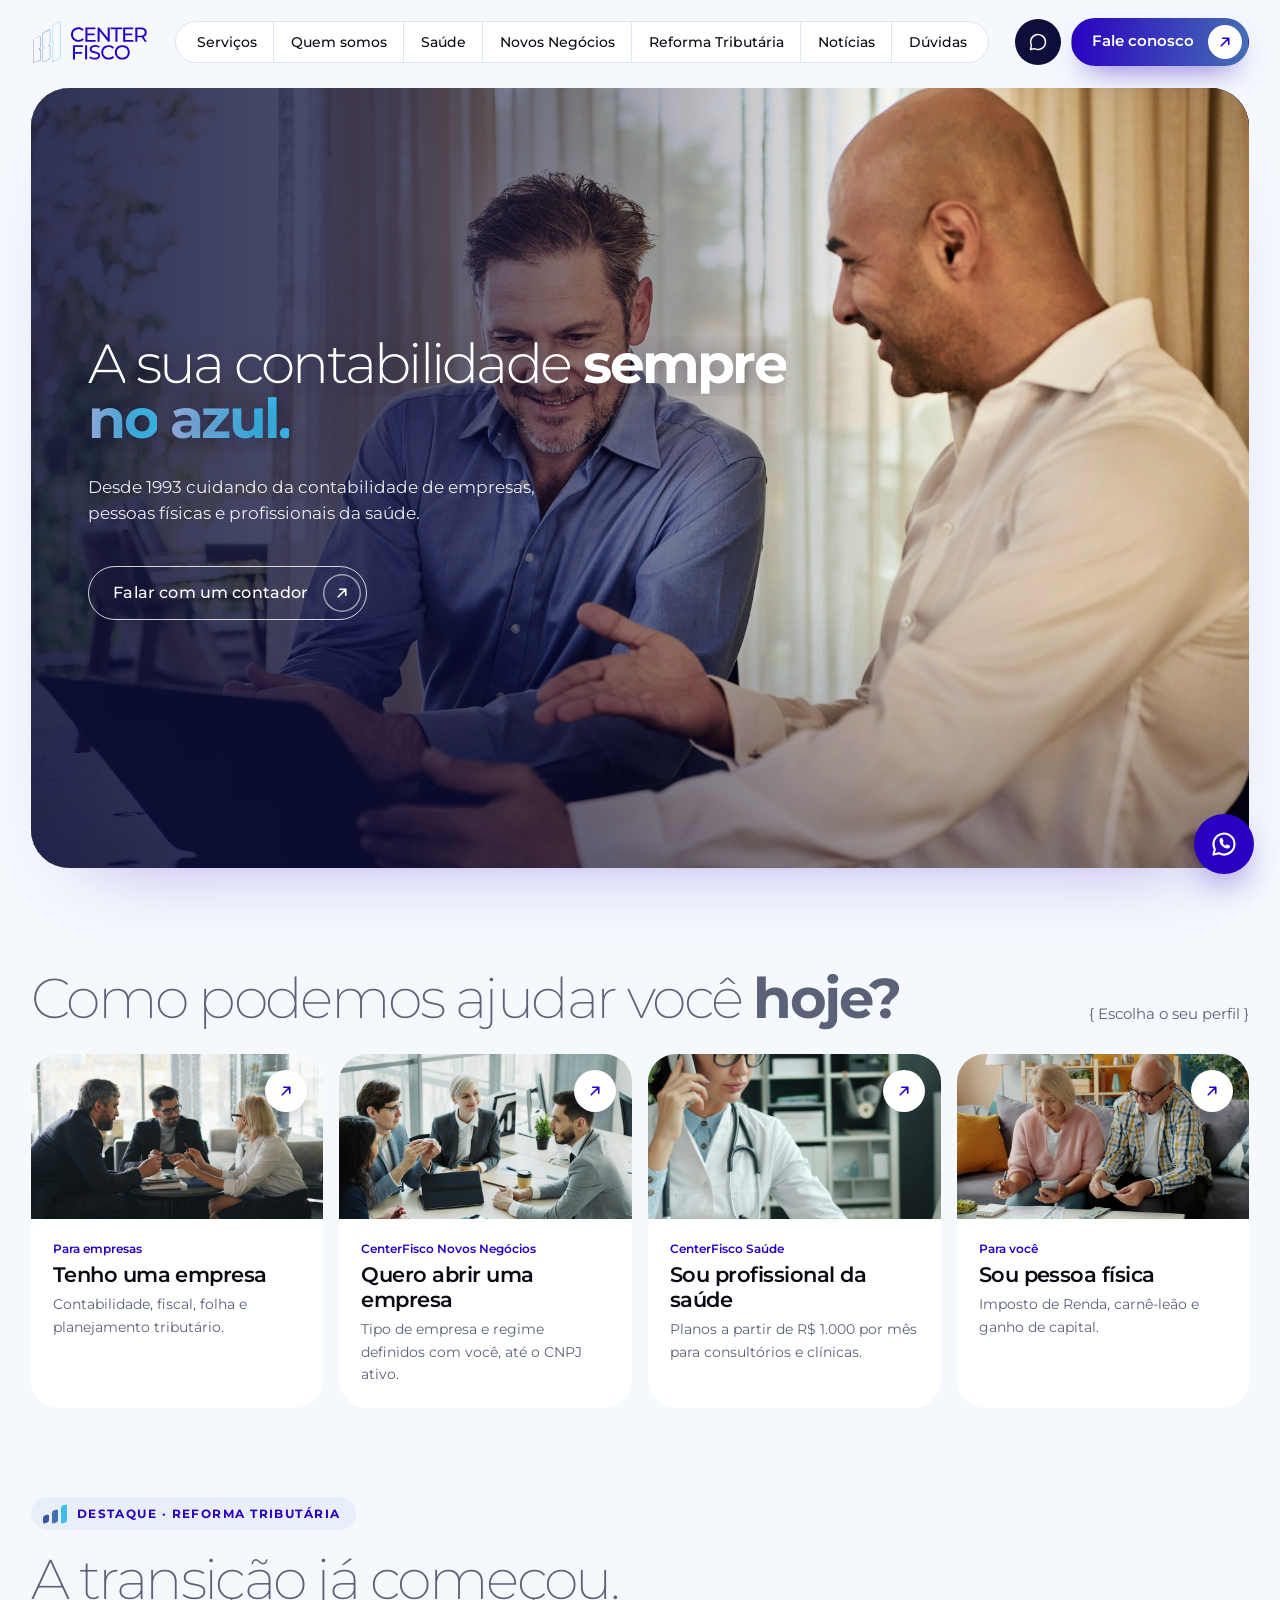
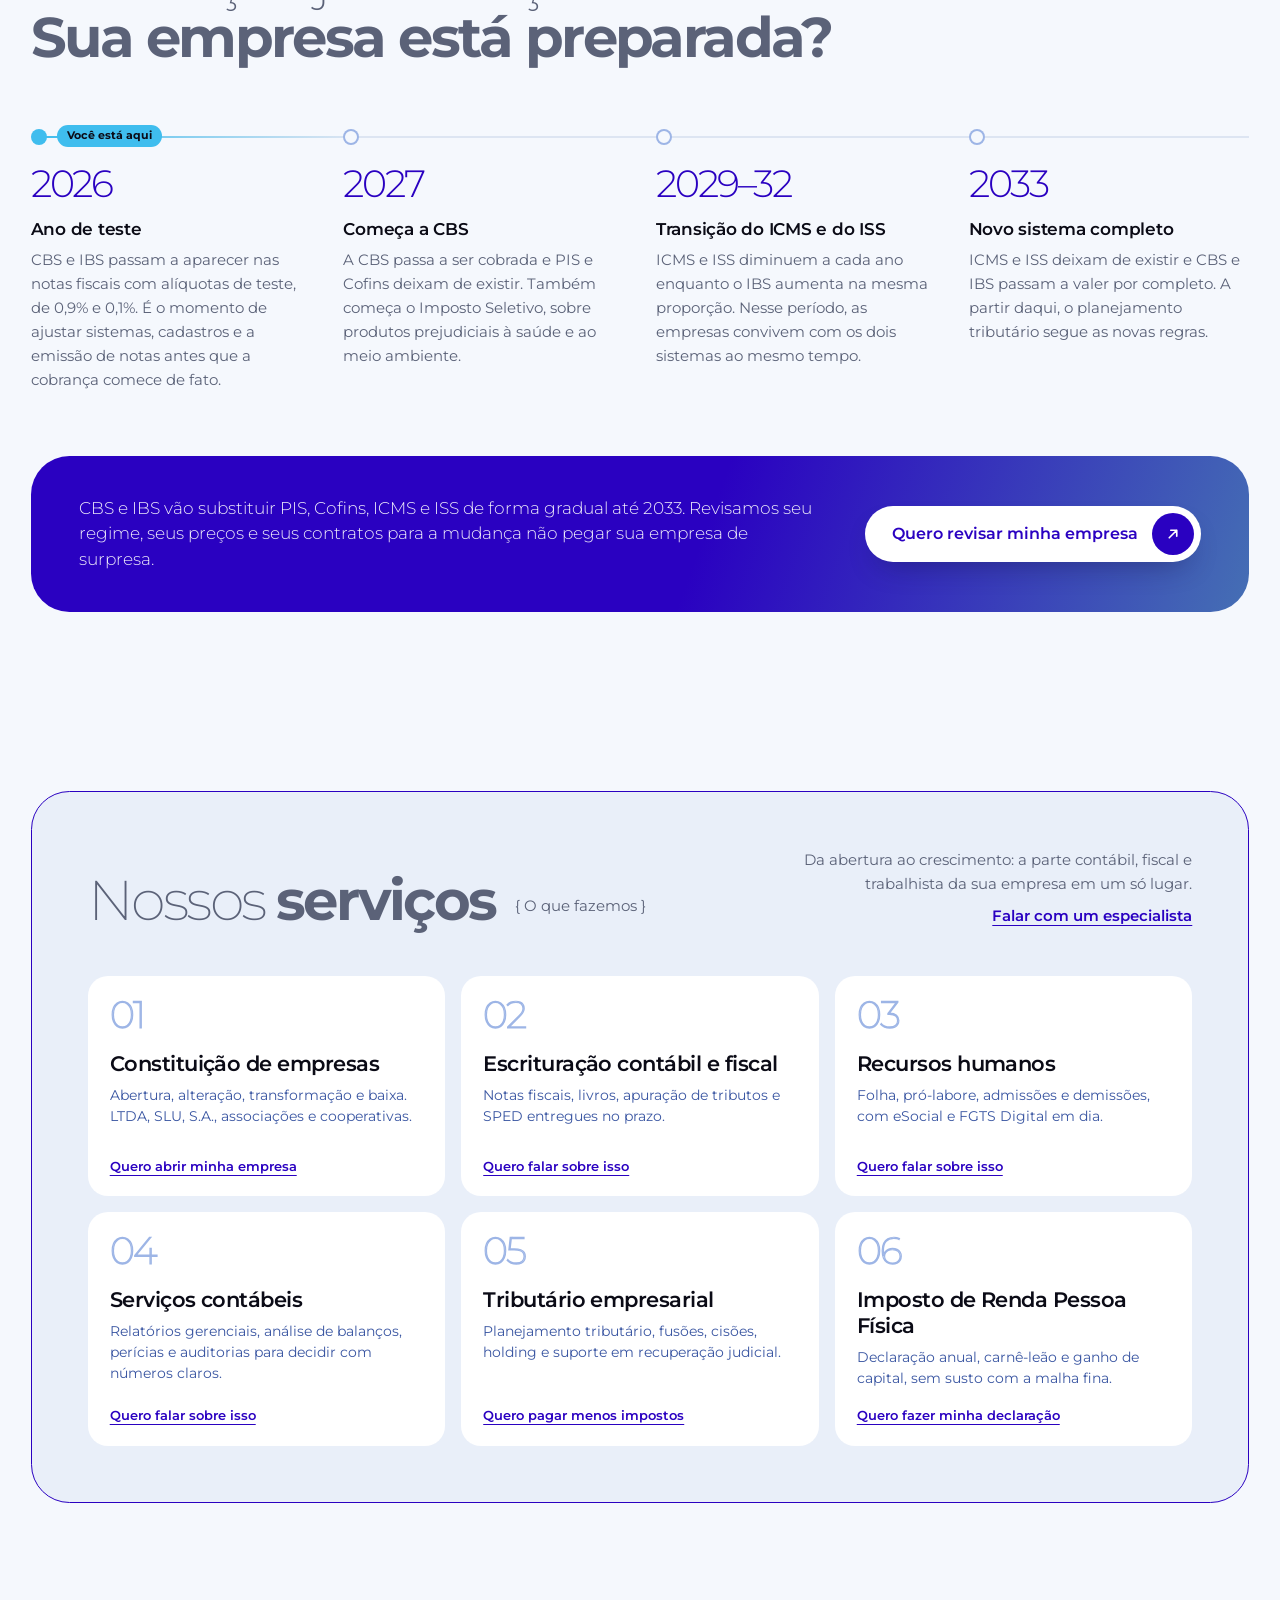
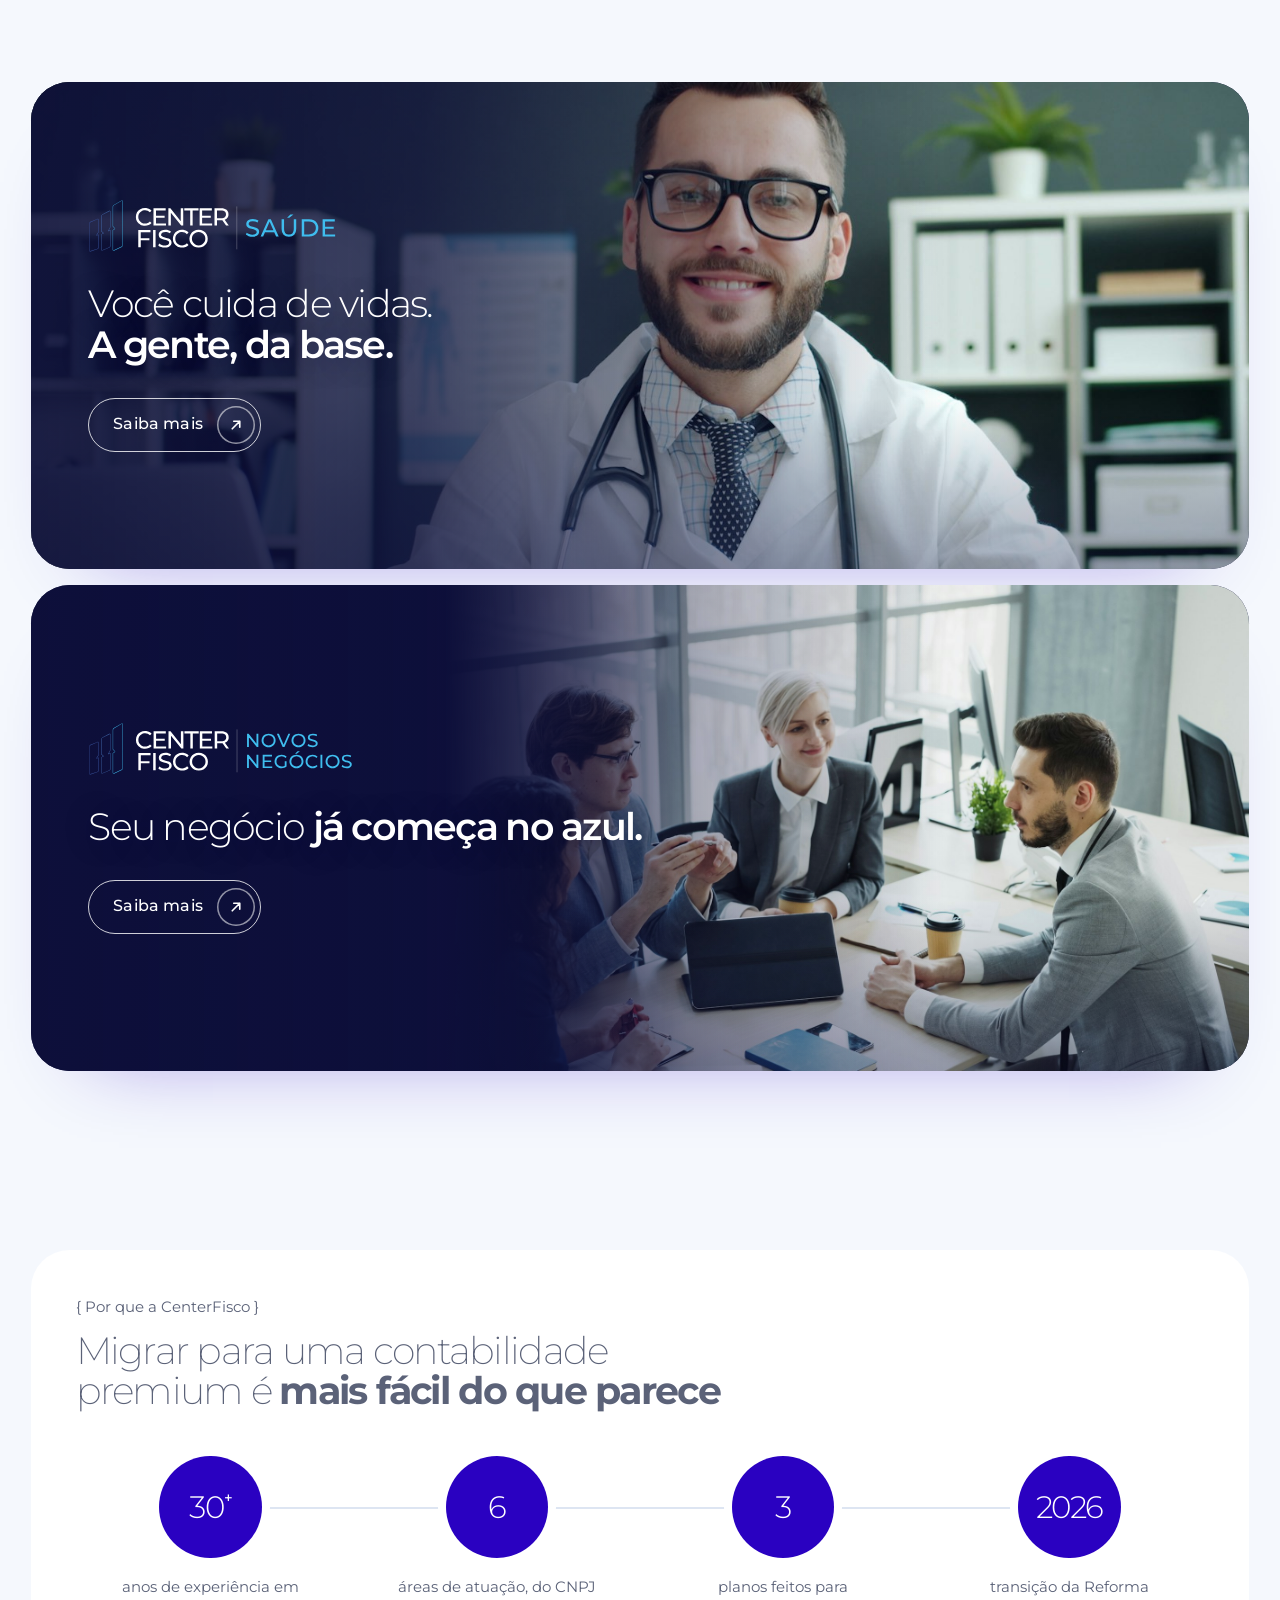
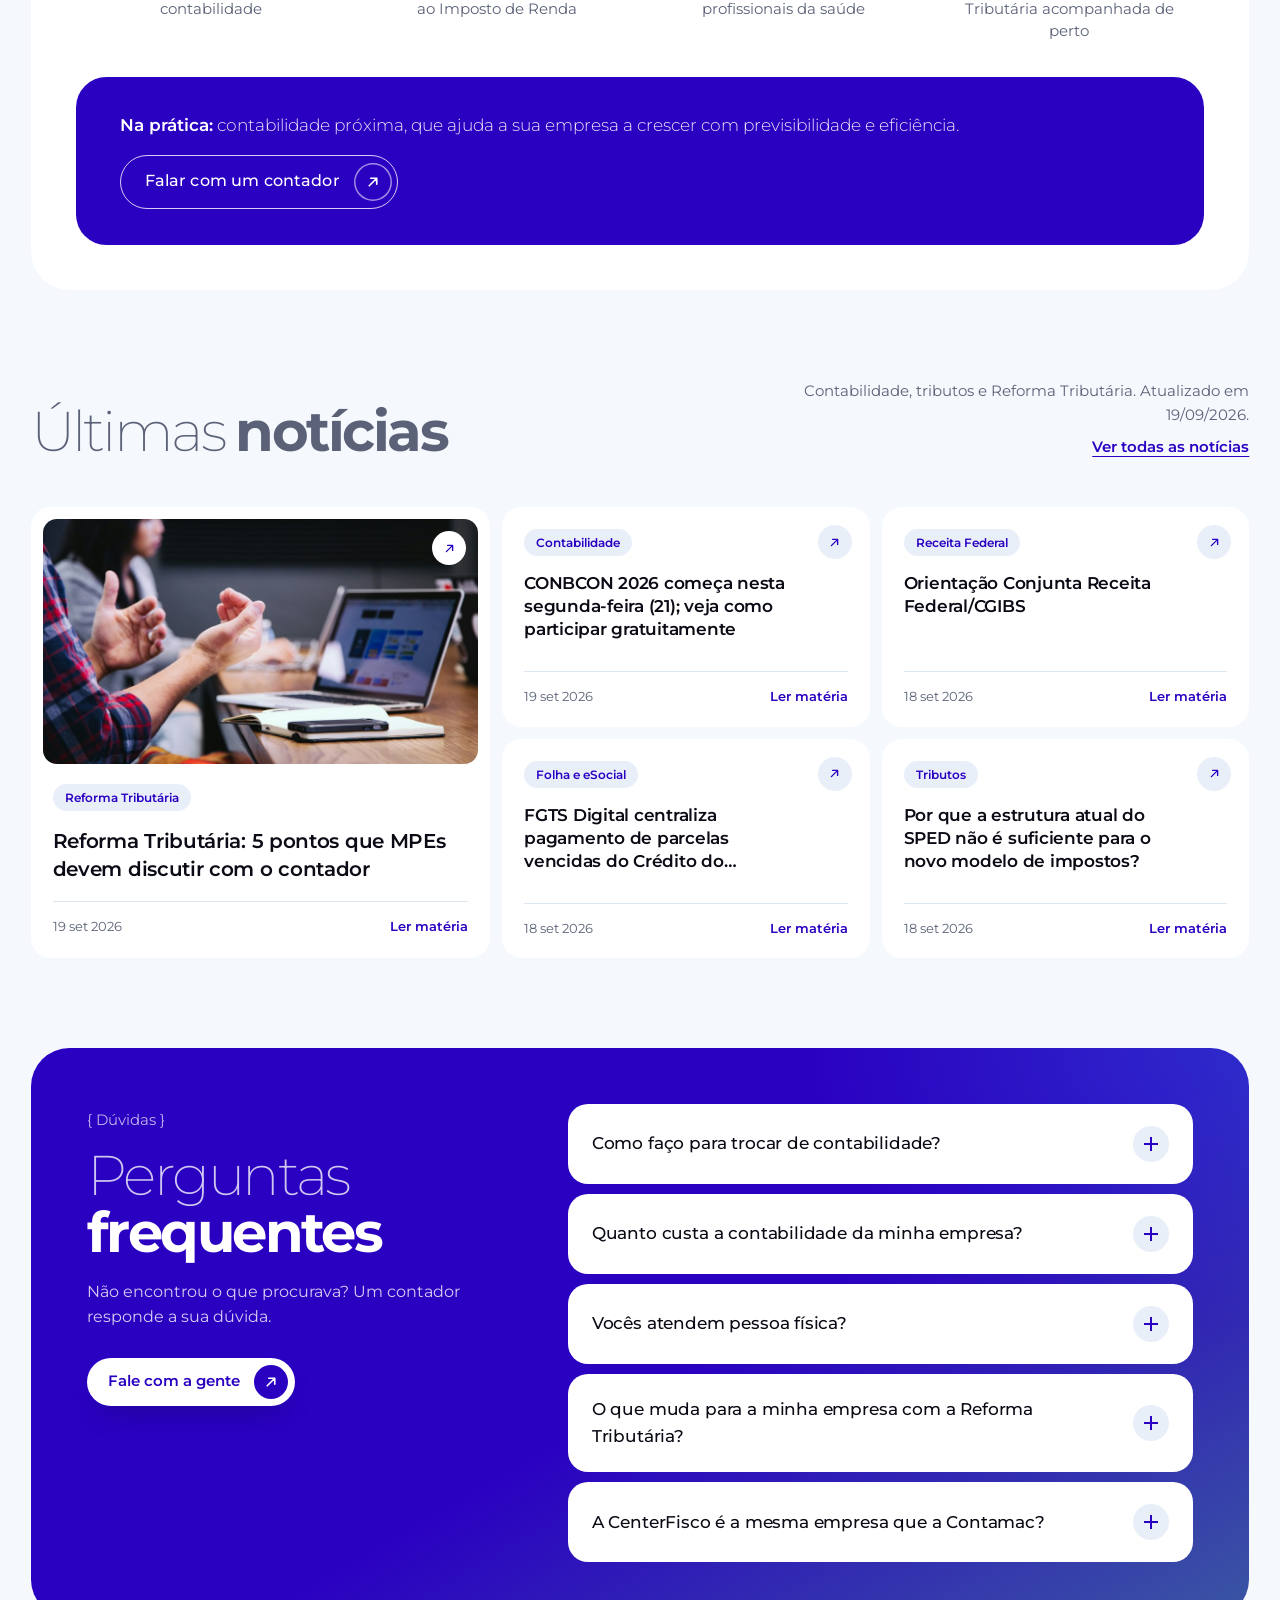
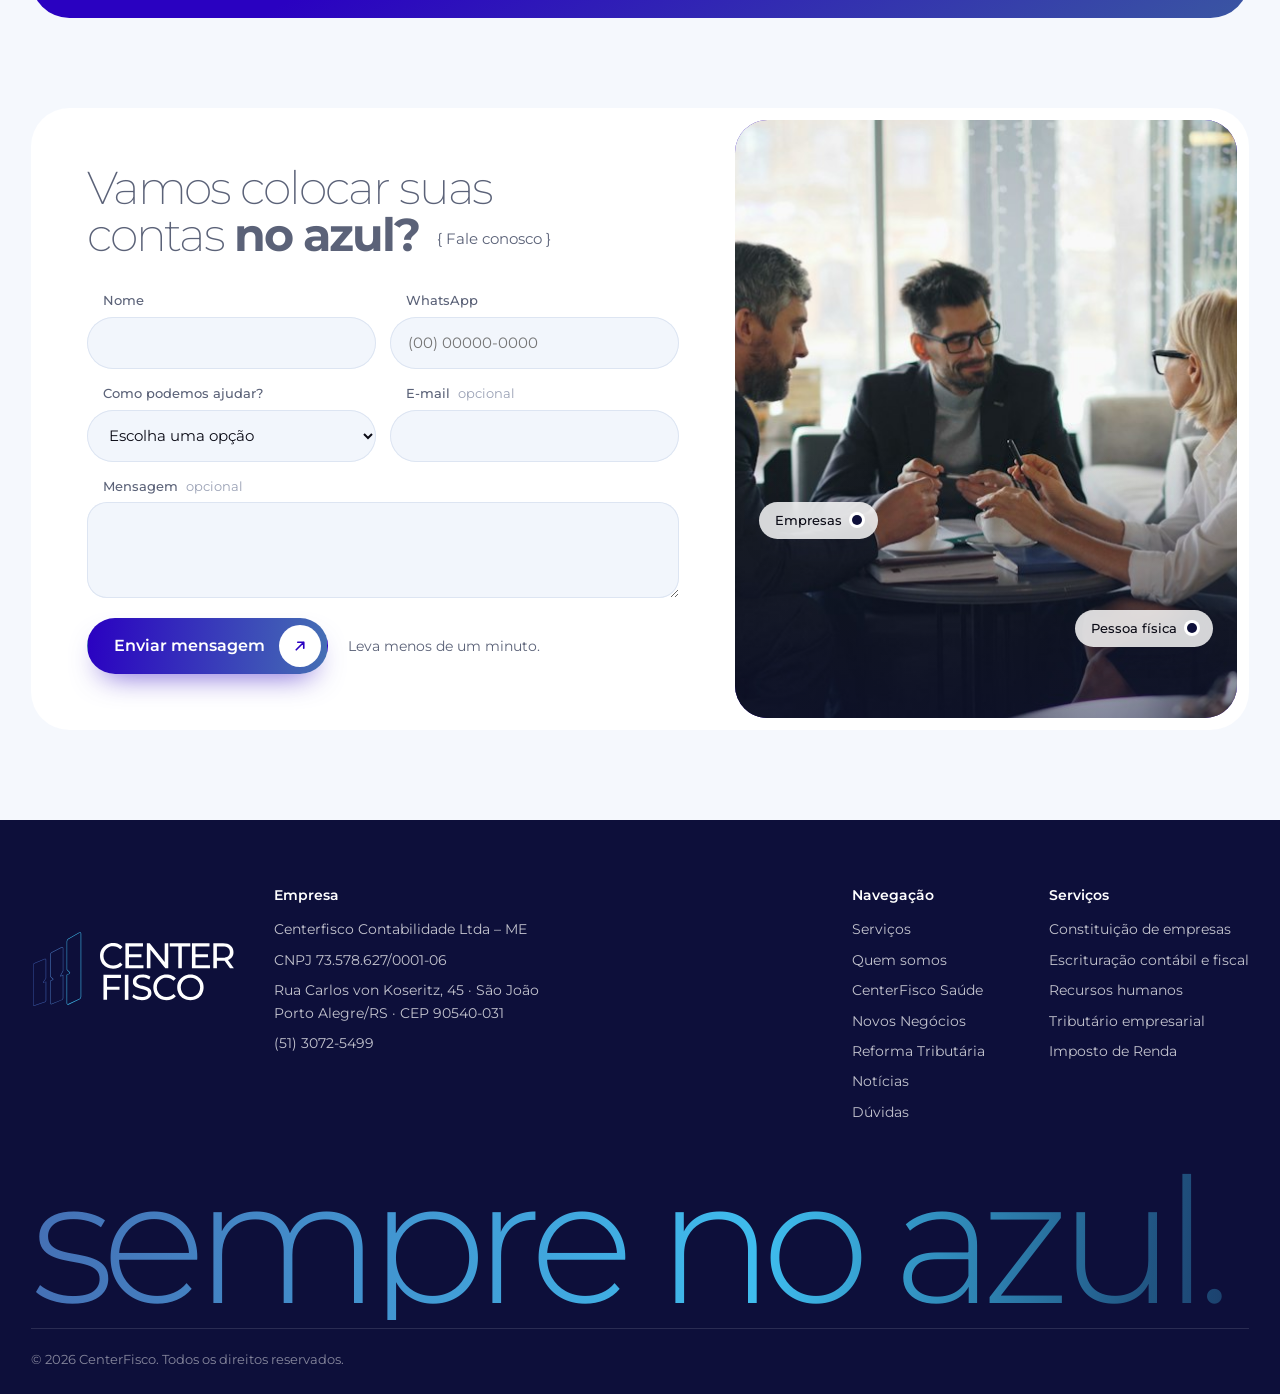
==== commit 8c0383a8: "Slogan da Saúde mais curto; botão do topo vazado; celular: Na prática de ponta a ponta, rodapé sem r" ====
--- a/index.html
+++ b/index.html
@@ -17,7 +17,7 @@
   <link rel="preconnect" href="https://fonts.gstatic.com" crossorigin>
   <link rel="stylesheet" href="https://fonts.googleapis.com/css2?family=Montserrat:wght@200..800&display=swap">
   <link rel="preload" as="image" href="assets/img/hero-consultoria.jpg">
-  <link rel="stylesheet" href="css/styles.css?v=202609191804">
+  <link rel="stylesheet" href="css/styles.css?v=202609191809">
   <script>document.documentElement.classList.add('js')</script>
   <script type="application/ld+json">
   {
@@ -89,7 +89,7 @@
             <h1 class="hero-titulo" data-split><span class="leve">A sua contabilidade</span> sempre <span class="destaque">no azul.</span></h1>
             <p class="hero-apoio">Desde 1993 cuidando da contabilidade de empresas, pessoas físicas e profissionais da saúde.</p>
             <div class="hero-acoes">
-              <a class="btn btn-pill" href="#contato">Falar com um contador<span class="btn-icone"><svg><use href="#i-seta"/></svg></span></a>
+              <a class="btn btn-vazado-claro" href="#contato">Falar com um contador<span class="btn-icone"><svg><use href="#i-seta"/></svg></span></a>
             </div>
           </div>
           <div class="hero-dir">
@@ -242,7 +242,7 @@
           <span class="saude-banner-veu" aria-hidden="true"></span>
           <div class="saude-banner-texto" data-reveal>
             <img class="marca-saude" src="assets/logo/centerfisco-saude-negativo.svg" alt="CenterFisco Saúde" width="685" height="147">
-            <h2 class="titulo titulo-claro saude-slogan"><span class="leve">Você cuida de vidas.</span><br> A gente cuida da base.</h2>
+            <h2 class="titulo titulo-claro saude-slogan"><span class="leve">Você cuida de vidas.</span><br> A gente, da base.</h2>
             <a class="btn btn-vazado-claro" href="saude.html">Saiba mais<span class="btn-icone"><svg><use href="#i-seta"/></svg></span></a>
           </div>
         </div>
@@ -571,6 +571,6 @@
     <span>Fale no WhatsApp</span>
   </a>
 
-  <script src="js/main.js?v=202609191804" defer></script>
+  <script src="js/main.js?v=202609191809" defer></script>
 </body>
 </html>
--- a/css/styles.css
+++ b/css/styles.css
@@ -577,7 +577,7 @@
 .painel-azul .servico-marca { color: var(--branco); }
 
 /* Por que a CenterFisco + Como funciona: layout só de tipografia */
-.tipo { padding: clamp(24px, 3.5vw, 52px); border-radius: var(--r-xl); background: var(--branco); }
+.tipo { --tipo-pad: clamp(24px, 3.5vw, 52px); padding: var(--tipo-pad); border-radius: var(--r-xl); background: var(--branco); }
 .tipo-topo .chave { display: block; margin-bottom: 12px; }
 .tipo-titulo { max-width: 22em; font-size: clamp(1.9rem, 3vw, 2.9rem); line-height: 1.05; }
 .tipo-numeros { position: relative; display: grid; grid-template-columns: repeat(4, minmax(0, 1fr)); gap: 16px; margin-top: clamp(28px, 3.5vw, 44px); }
@@ -727,6 +727,7 @@
   #duvidas, .menu a[href$="#duvidas"], .rodape-links a[href$="#duvidas"] { display: none; }
   /* rodapé sem a lista de serviços; a navegação ocupa a largura em duas colunas */
   .rodape-dir > div.rodape-links { display: none; }
+  .rodape-empresa > span { display: none; } /* razão social e CNPJ */
   .rodape-dir { display: block; width: 100%; }
   .rodape-dir nav { grid-template-columns: 1fr 1fr; column-gap: 24px; }
   .rodape-dir nav p { grid-column: 1 / -1; }
@@ -741,6 +742,11 @@
     color: var(--azul); font-size: 2.6rem; font-weight: 200; letter-spacing: -.05em;
   }
   .tipo-numeros sup { top: -.3em; color: var(--azul); }
+  /* "Na prática": faixa azul de ponta a ponta da tela, fechando o bloco */
+  .tipo-rodape {
+    margin: 28px calc(-1 * (var(--tipo-pad) + var(--gutter))) calc(-1 * var(--tipo-pad));
+    padding: 32px calc(var(--tipo-pad) + var(--gutter)); border-radius: 0;
+  }
   .tipo-numeros span { margin-top: 6px; max-width: none; font-size: .9375rem; }
     .faq-bloco { grid-template-columns: 1fr; }
   .noticias { grid-template-columns: repeat(2, minmax(0, 1fr)); }
@@ -795,6 +801,7 @@
   .hero-saude .hero-esq { padding-top: 250px; }
   .para-quem-foto img { aspect-ratio: 16 / 10; }
   .hero-saude .marca-saude { height: 40px; margin-bottom: 20px; }
+  .hero-titulo-saude { font-size: 1.8rem; }
 
   /* Topo da home: o rosto do cliente no centro da tela */
   .hero:not(.hero-saude) .fatia { object-position: 40% center; }
@@ -844,7 +851,7 @@
 @media (max-width: 420px) {
   .btn { font-size: .8125rem; }
   .reforma-rodape, .tipo-rodape, .noticias-cta { padding-inline: 18px; }
-  .tipo { padding-inline: 18px; }
+  .tipo { --tipo-pad: 18px; }
 }
 
 @media (max-width: 359px) {
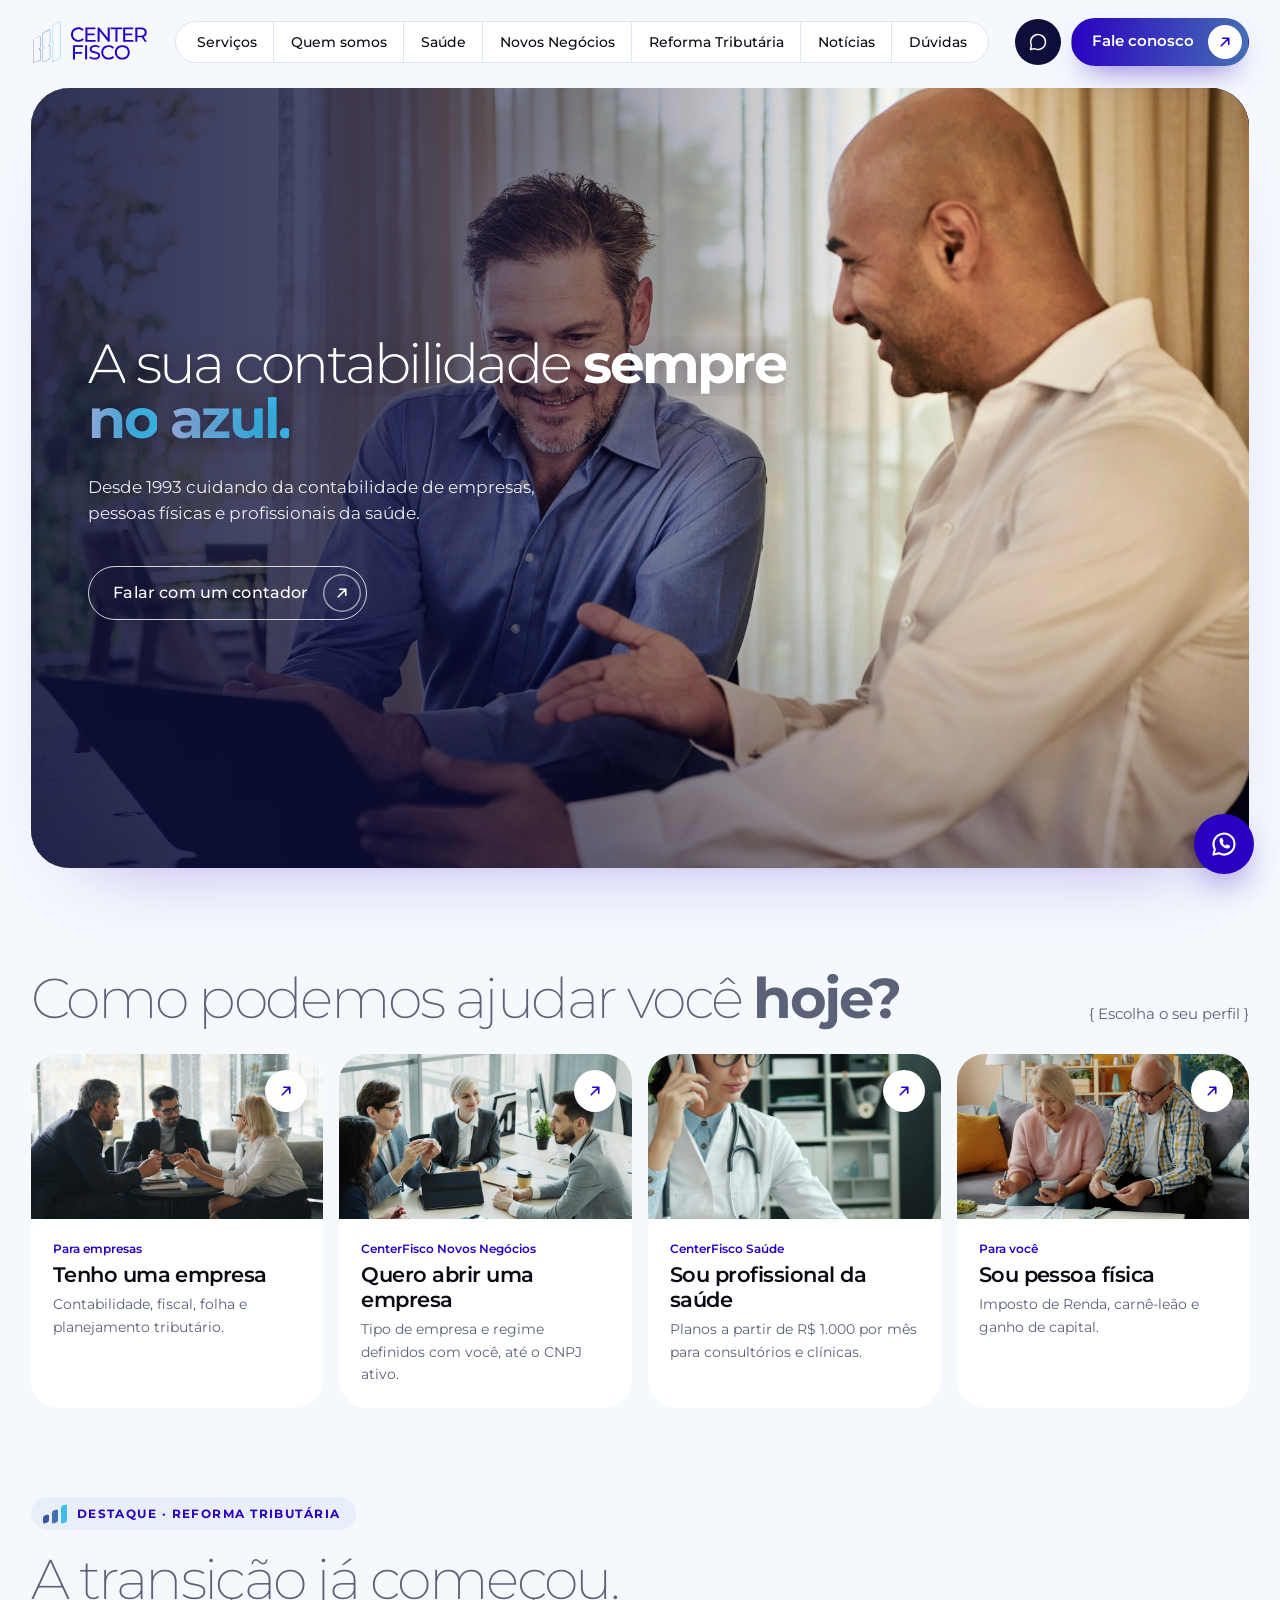
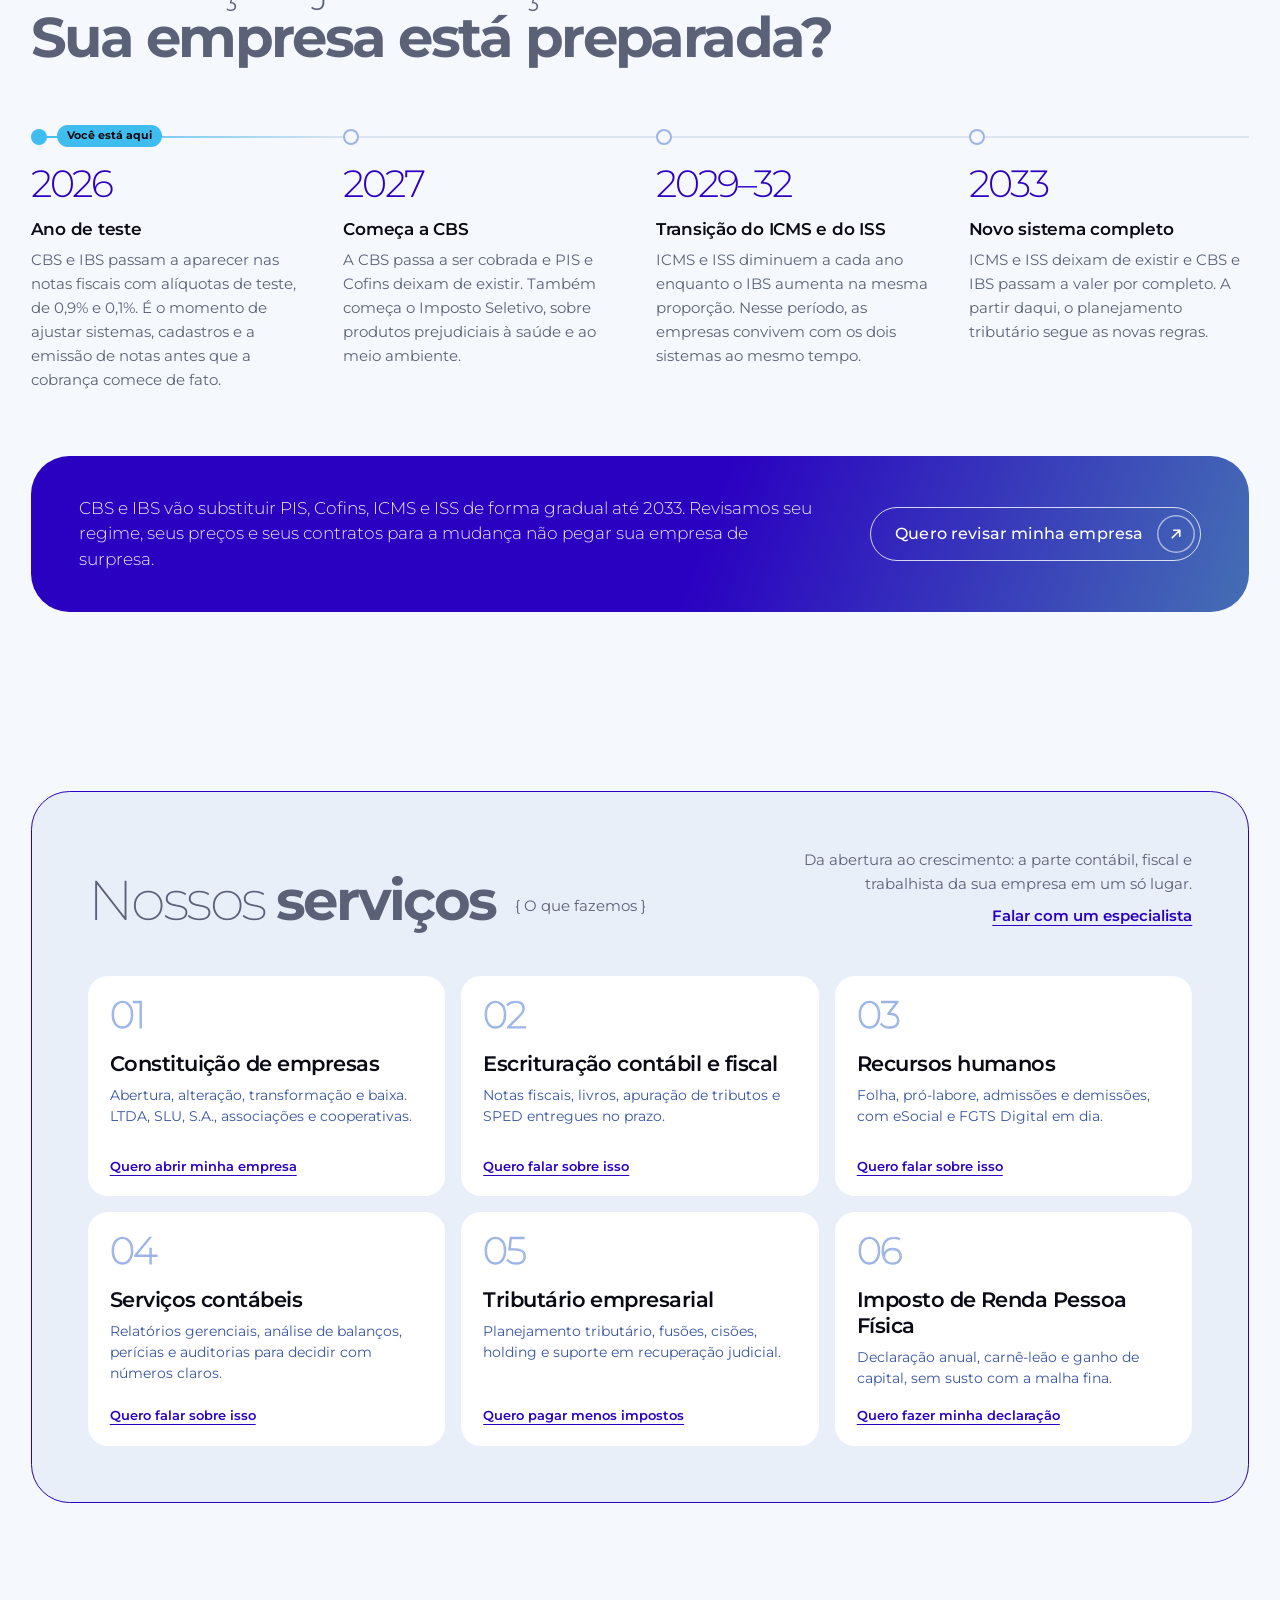
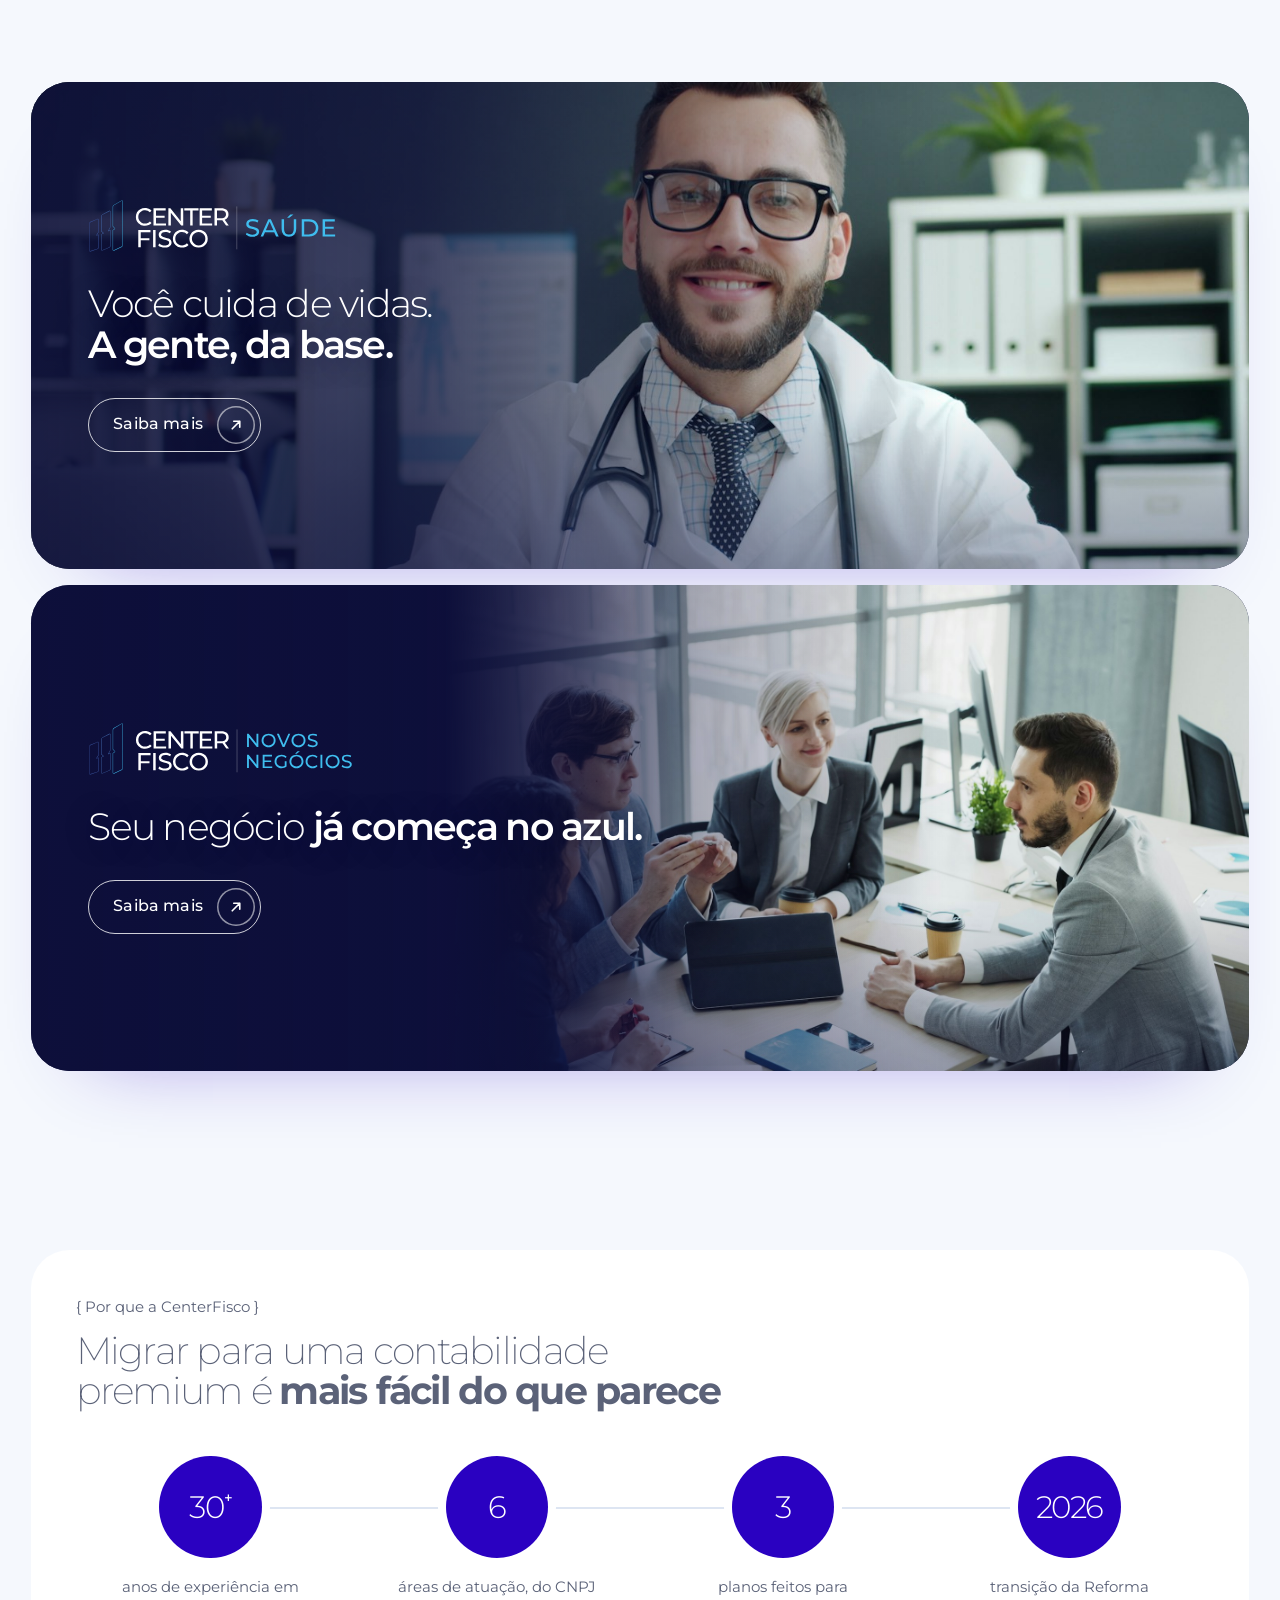
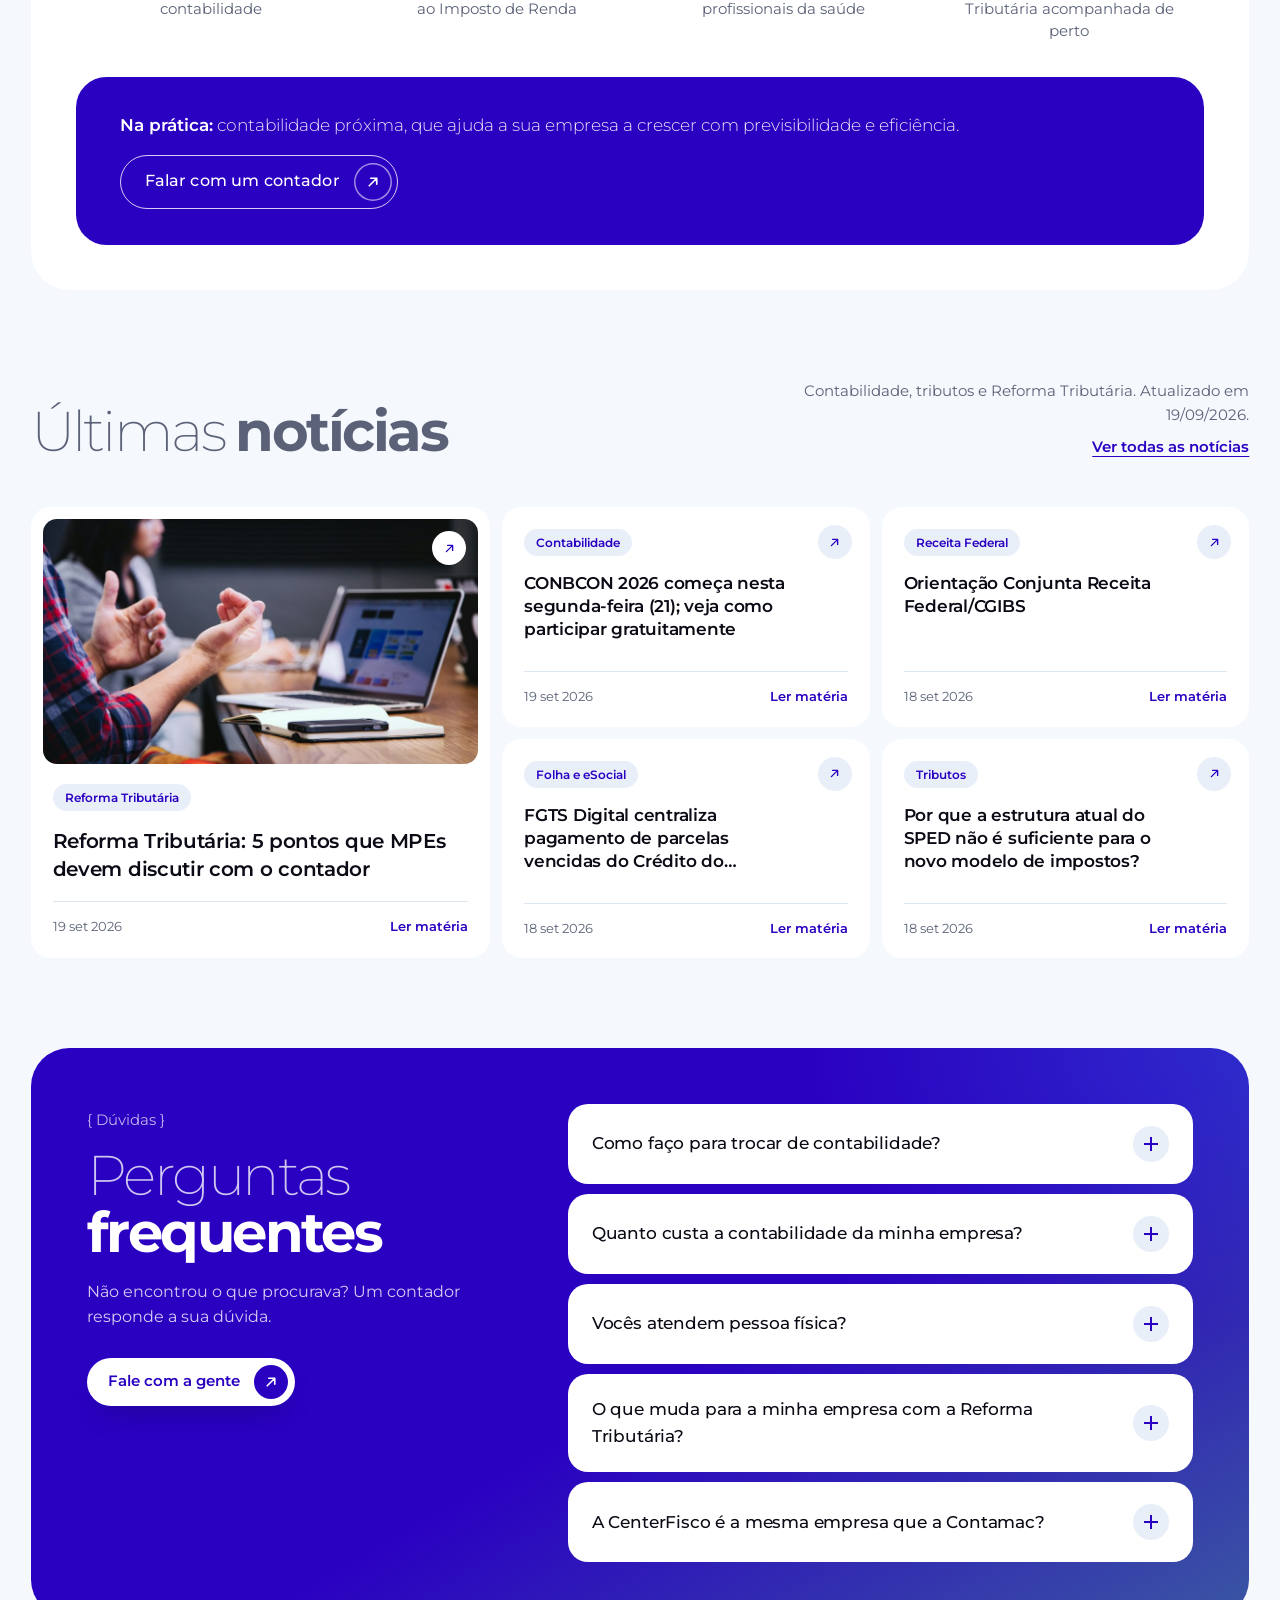
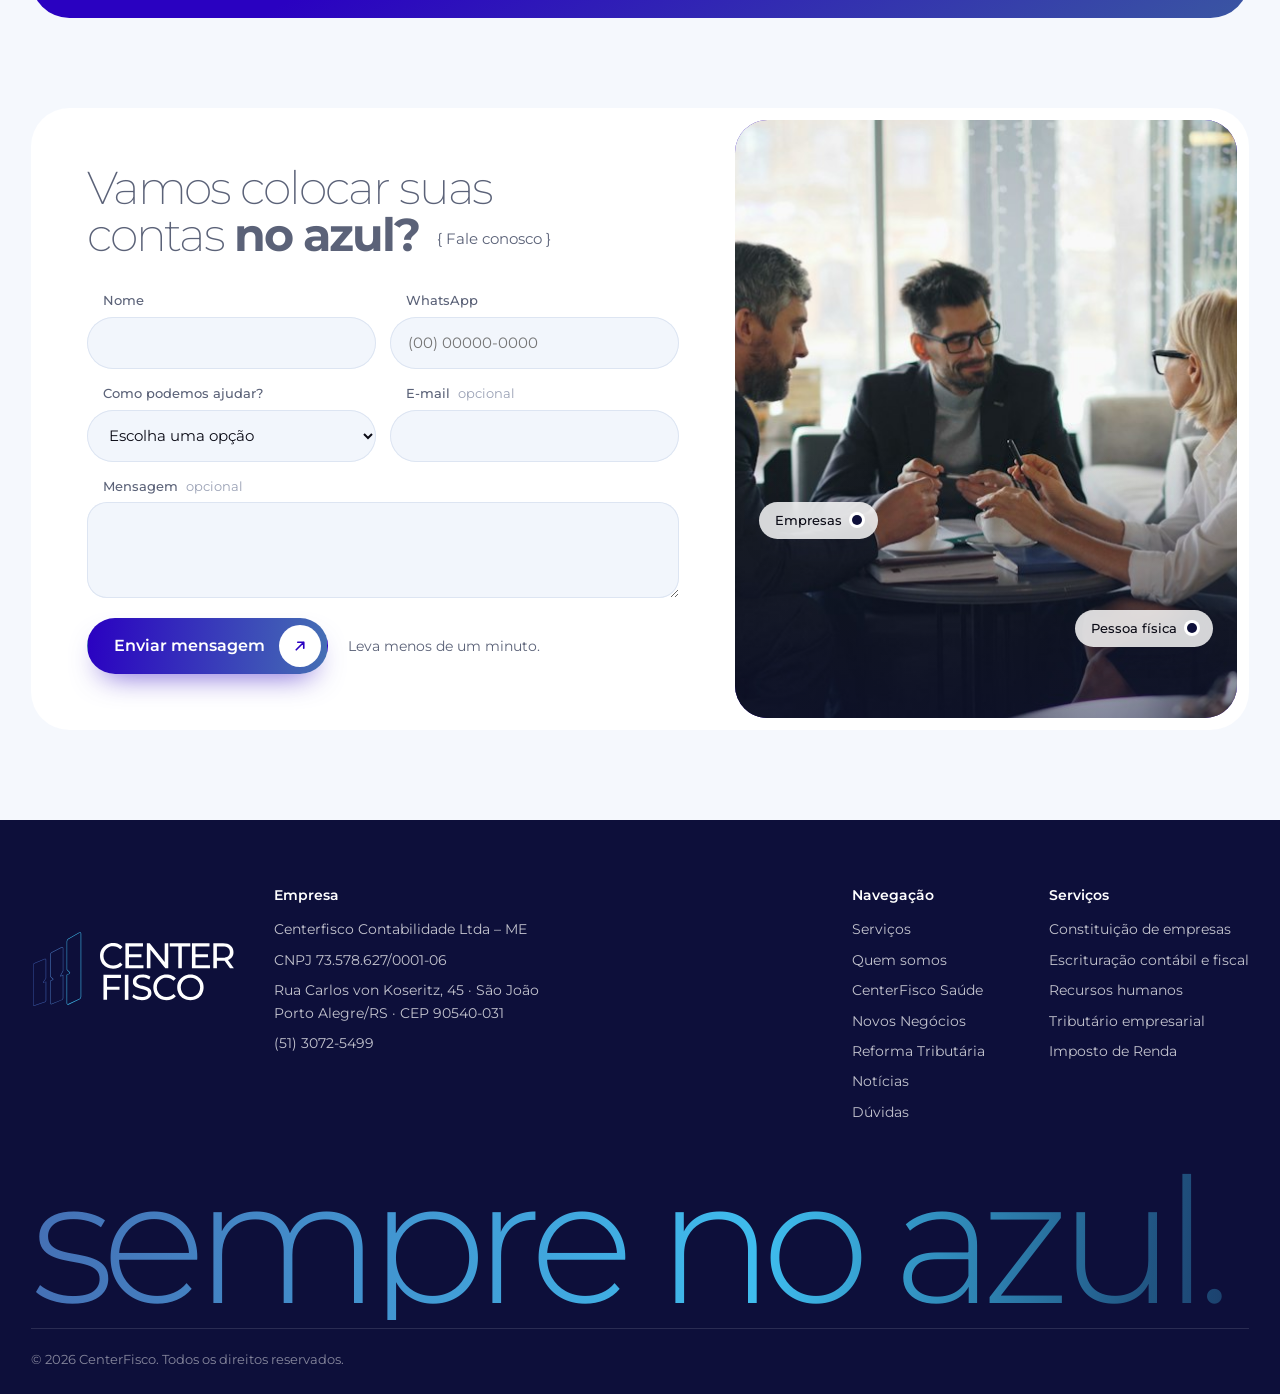
==== commit 611ec638: "Botões das faixas azuis vazados; banners de produto seguem arredondados no celular Co-Authored-By: C" ====
--- a/index.html
+++ b/index.html
@@ -17,7 +17,7 @@
   <link rel="preconnect" href="https://fonts.gstatic.com" crossorigin>
   <link rel="stylesheet" href="https://fonts.googleapis.com/css2?family=Montserrat:wght@200..800&display=swap">
   <link rel="preload" as="image" href="assets/img/hero-consultoria.jpg">
-  <link rel="stylesheet" href="css/styles.css?v=202609191809">
+  <link rel="stylesheet" href="css/styles.css?v=202609191825">
   <script>document.documentElement.classList.add('js')</script>
   <script type="application/ld+json">
   {
@@ -176,7 +176,7 @@
 
         <div class="reforma-rodape" data-reveal>
           <p>CBS e IBS vão substituir PIS, Cofins, ICMS e ISS de forma gradual até 2033. Revisamos seu regime, seus preços e seus contratos para a mudança não pegar sua empresa de surpresa.</p>
-          <a class="btn btn-pill btn-branco" href="#contato" data-plan="Reforma Tributária">Quero revisar minha empresa<span class="btn-icone"><svg><use href="#i-seta"/></svg></span></a>
+          <a class="btn btn-vazado-claro" href="#contato" data-plan="Reforma Tributária">Quero revisar minha empresa<span class="btn-icone"><svg><use href="#i-seta"/></svg></span></a>
         </div>
       </div>
     </section>
@@ -571,6 +571,6 @@
     <span>Fale no WhatsApp</span>
   </a>
 
-  <script src="js/main.js?v=202609191809" defer></script>
+  <script src="js/main.js?v=202609191825" defer></script>
 </body>
 </html>
--- a/css/styles.css
+++ b/css/styles.css
@@ -723,6 +723,36 @@
   .cabeca { grid-template-columns: 1fr; }
   .cabeca-lado { justify-self: start; text-align: left; }
   .passos { grid-template-columns: 1fr; }
+  /* Linha do tempo: uma etapa por vez, com seletor e barra de progresso (main.js) */
+  .trilha-seletor { display: flex; gap: 6px; margin-top: 32px; }
+  .trilha-seletor button {
+    position: relative; flex: 1; min-width: 0; padding: 8px 2px 10px; border: 0; border-bottom: 2px solid var(--linha);
+    background: none; color: var(--mudo); font-size: .9375rem; font-weight: 600; white-space: nowrap; cursor: pointer;
+    transition: color .3s;
+  }
+  .trilha-seletor button::after { content: ""; position: absolute; left: 0; bottom: -2px; width: 0; height: 2px; background: var(--azul); }
+  .trilha-seletor button[aria-pressed="true"] { color: var(--azul); }
+  .trilha-seletor button[aria-pressed="true"]::after { width: 100%; }
+  .trilha-seletor button.corre::after { animation: progresso 5s linear both; }
+  @keyframes progresso { from { width: 0; } to { width: 100%; } }
+  .trilha.trilha-rotativa { display: grid; grid-template-columns: 1fr; gap: 0; margin-top: 24px; padding: 0; }
+  .trilha.trilha-rotativa::before, .trilha-rotativa .trilha-marco { display: none; }
+  .trilha-rotativa > li {
+    grid-area: 1 / 1; opacity: 0; visibility: hidden; transform: translateX(28px);
+    transition: opacity .4s var(--ease), transform .5s var(--ease), visibility 0s .5s;
+  }
+  .trilha-rotativa > li.ativo { opacity: 1; visibility: visible; transform: none; transition: opacity .6s var(--ease) .1s, transform .7s var(--ease) .1s; }
+  .trilha-rotativa .trilha-aqui { position: static; display: inline-block; margin-bottom: 10px; }
+  .trilha.trilha-rotativa strong { font-size: 2.8rem; }
+  /* os números do "Por que a CenterFisco" usam o mesmo esquema */
+  .tipo-numeros.trilha-rotativa { grid-template-columns: 1fr; gap: 0; margin-top: 32px; }
+  .tipo-numeros.trilha-rotativa li { padding: 4px 0 0; border-top: 0; }
+  .tipo-numeros.trilha-rotativa strong { font-size: 3.6rem; line-height: 1; }
+  .tipo-numeros.trilha-rotativa span { margin-top: 10px; font-size: 1.0625rem; }
+
+  /* Blocos de fundo azul vão de ponta a ponta da tela */
+  .painel-azul, .reforma-rodape, .noticias-cta { margin-inline: calc(-1 * var(--gutter)); border-radius: 0; }
+
   /* Dúvidas não aparecem no celular (nem os links que levam até elas) */
   #duvidas, .menu a[href$="#duvidas"], .rodape-links a[href$="#duvidas"] { display: none; }
   /* rodapé sem a lista de serviços; a navegação ocupa a largura em duas colunas */
@@ -796,9 +826,12 @@
 
   /* Topo dos produtos: foto em cima, texto embaixo sobre o azul (sem texto em cima de rosto) */
   .hero-saude .hero-cartao { min-height: 0; align-items: stretch; }
-  .hero-saude .painel-fotos { bottom: auto; height: 300px; }
+  .hero-saude .painel-fotos { bottom: auto; height: 340px; }
+  /* Saúde: foto ampliada com o rosto do médico no centro da tela */
+  .hero-saude:not(.hero-negocios) .slide-foto { left: -33%; right: auto; width: 180%; }
+  .hero-saude:not(.hero-negocios) .fatia { object-position: center 18%; }
   .hero-saude .hero-veu { background: linear-gradient(0deg, var(--azul-noite) 0%, rgba(13, 15, 58, .45) 35%, rgba(13, 15, 58, 0) 70%); }
-  .hero-saude .hero-esq { padding-top: 250px; }
+  .hero-saude .hero-esq { padding-top: 290px; }
   .para-quem-foto img { aspect-ratio: 16 / 10; }
   .hero-saude .marca-saude { height: 40px; margin-bottom: 20px; }
   .hero-titulo-saude { font-size: 1.8rem; }
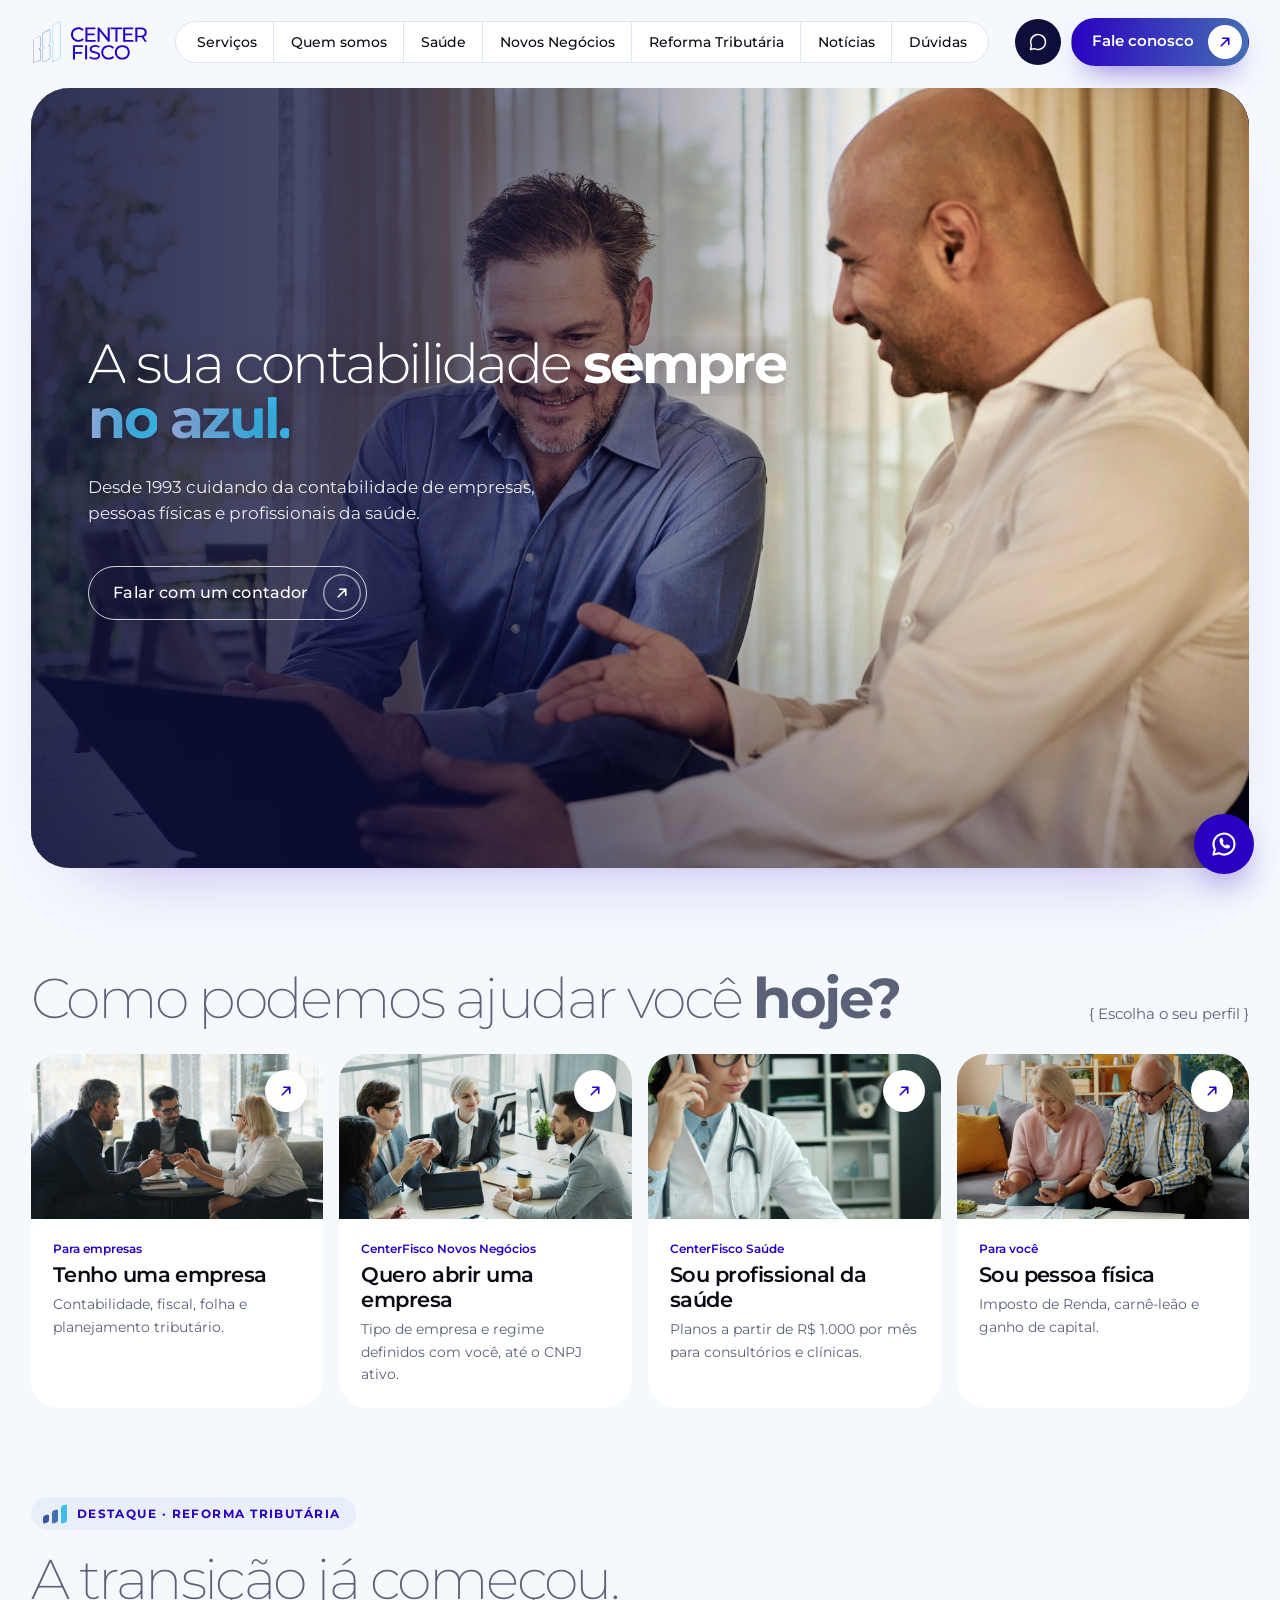
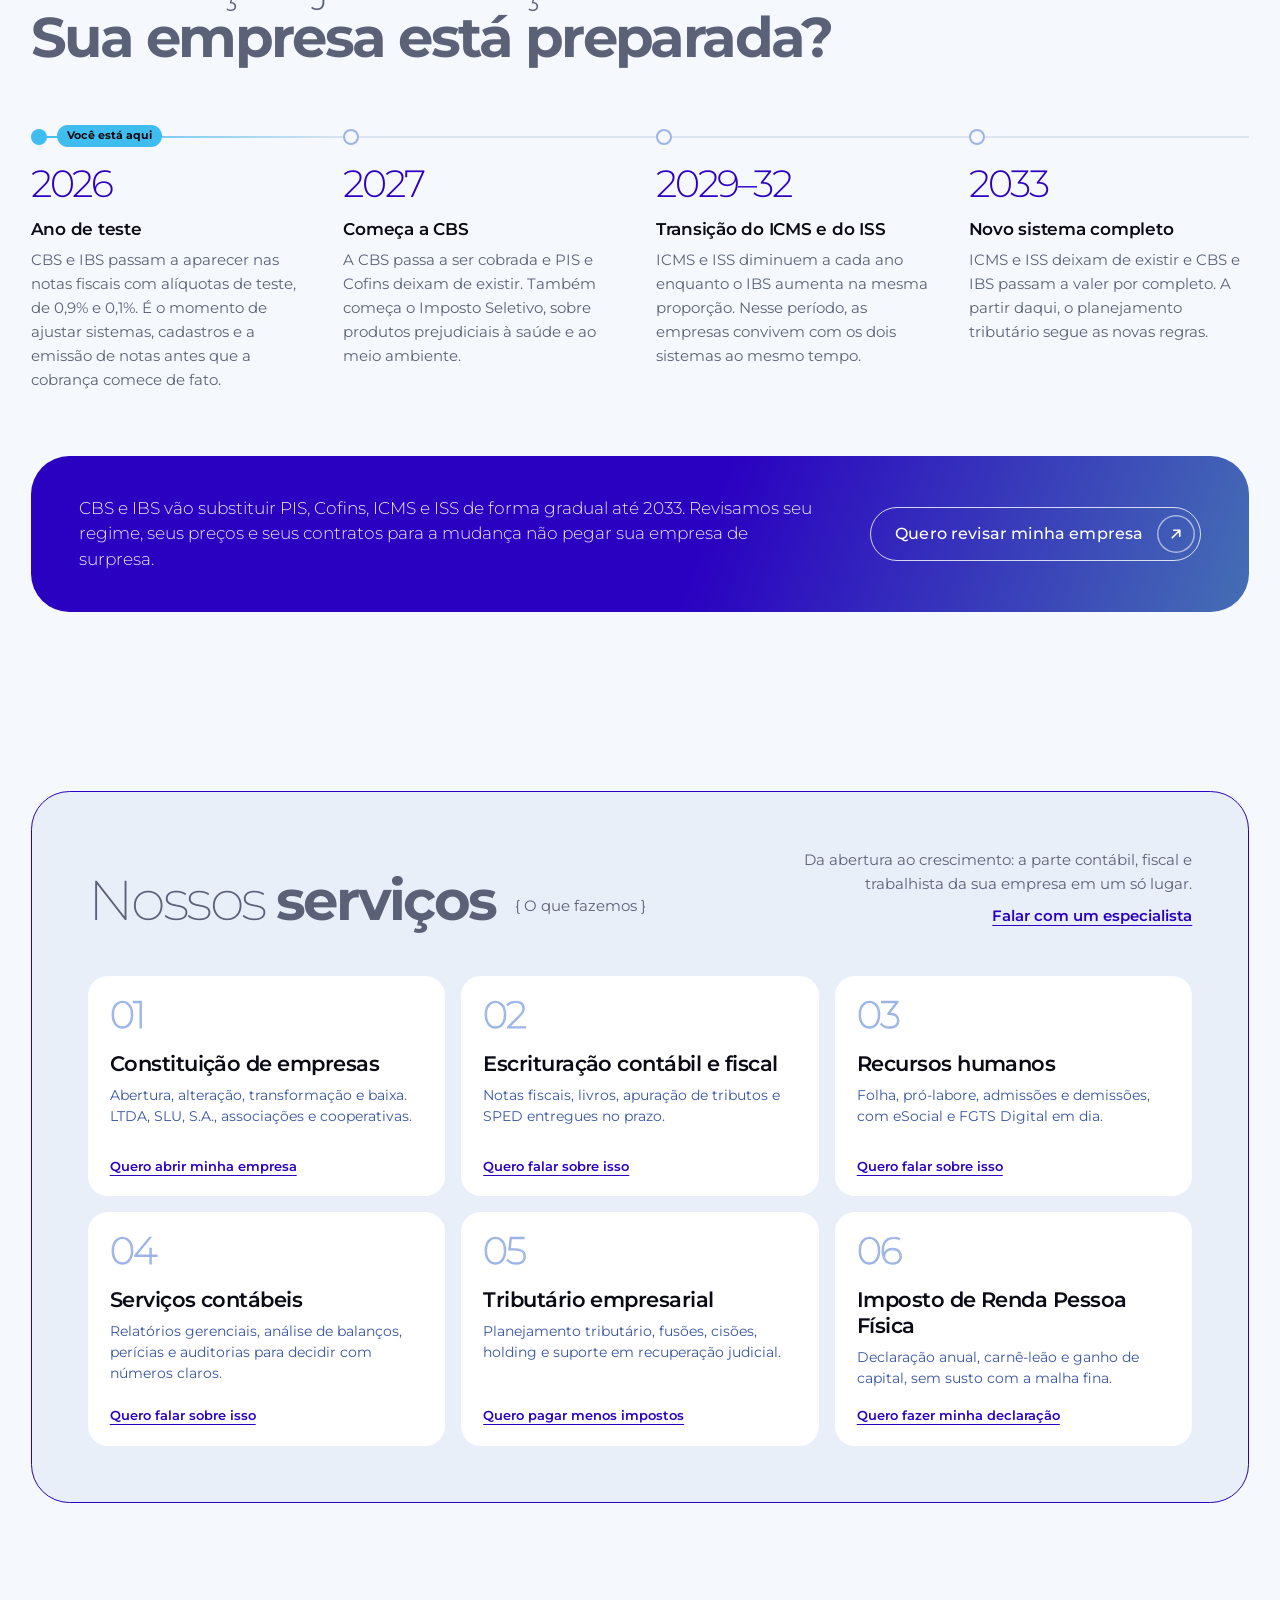
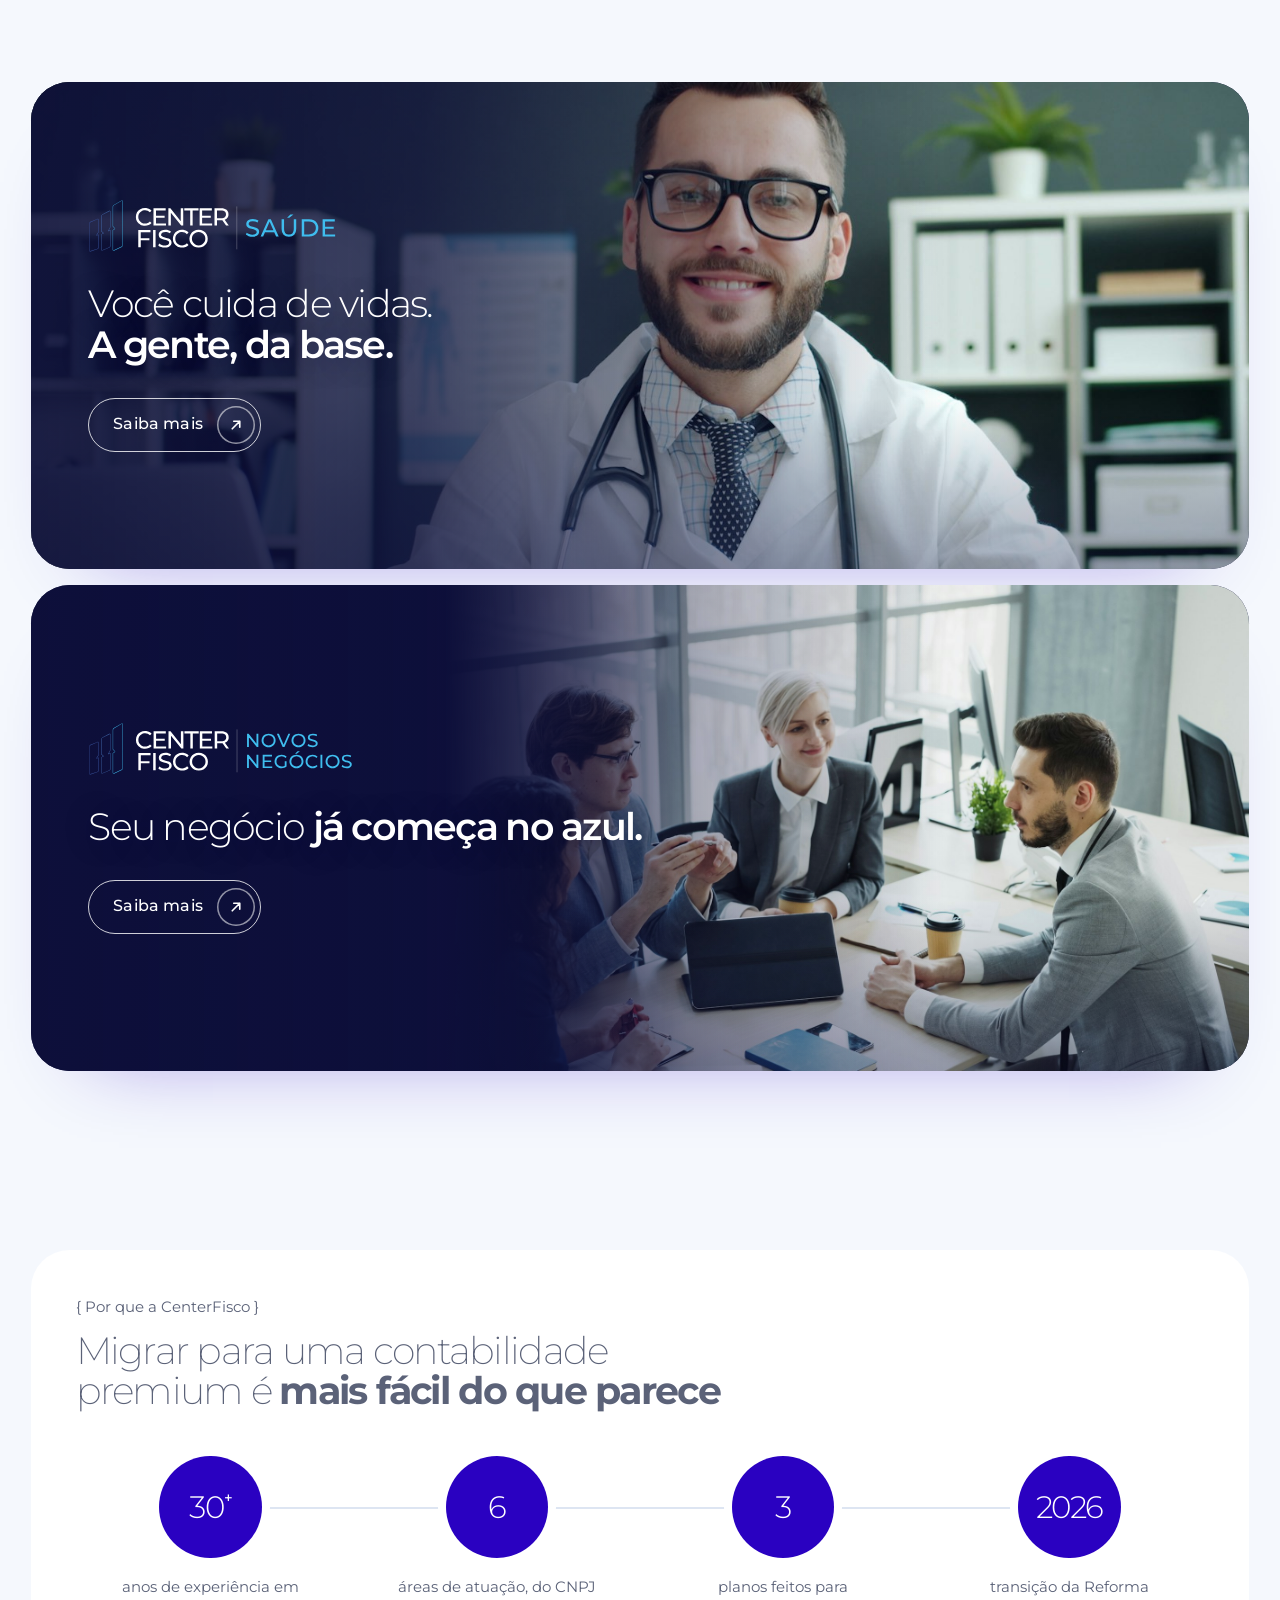
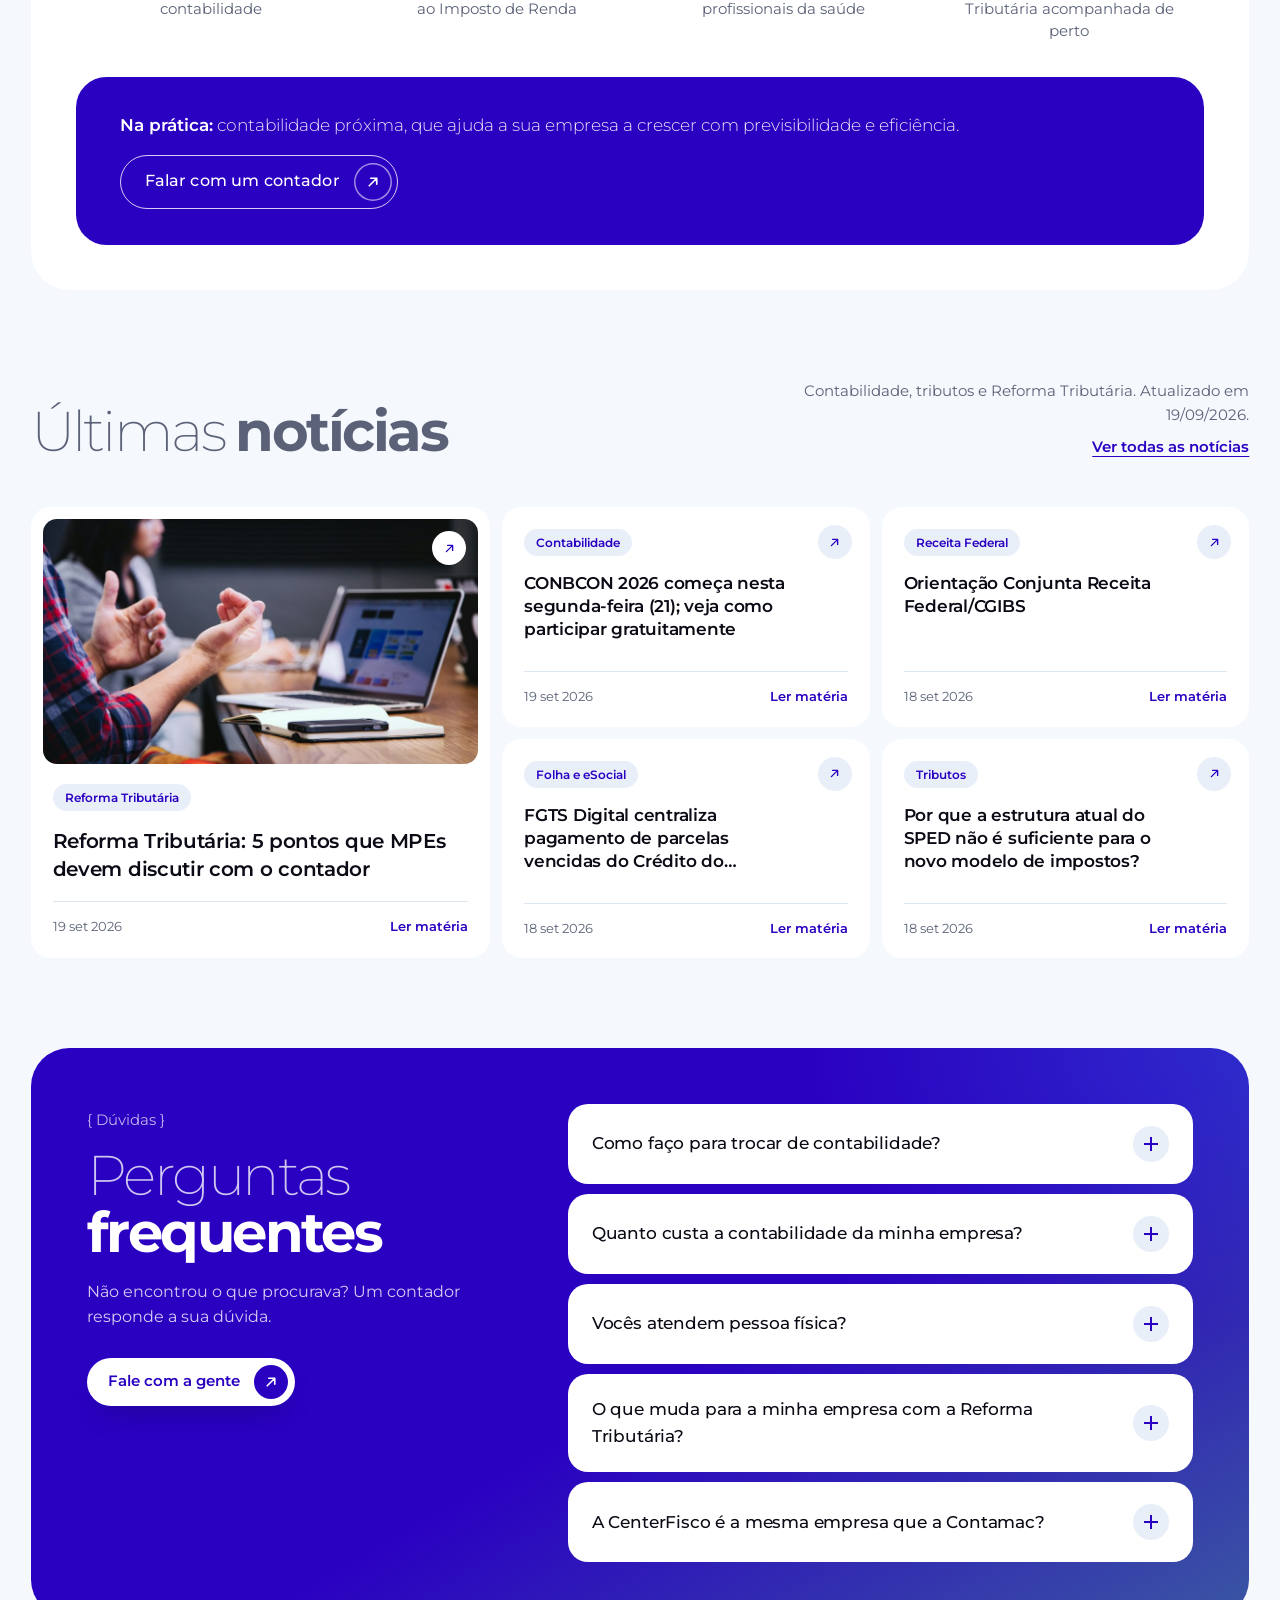
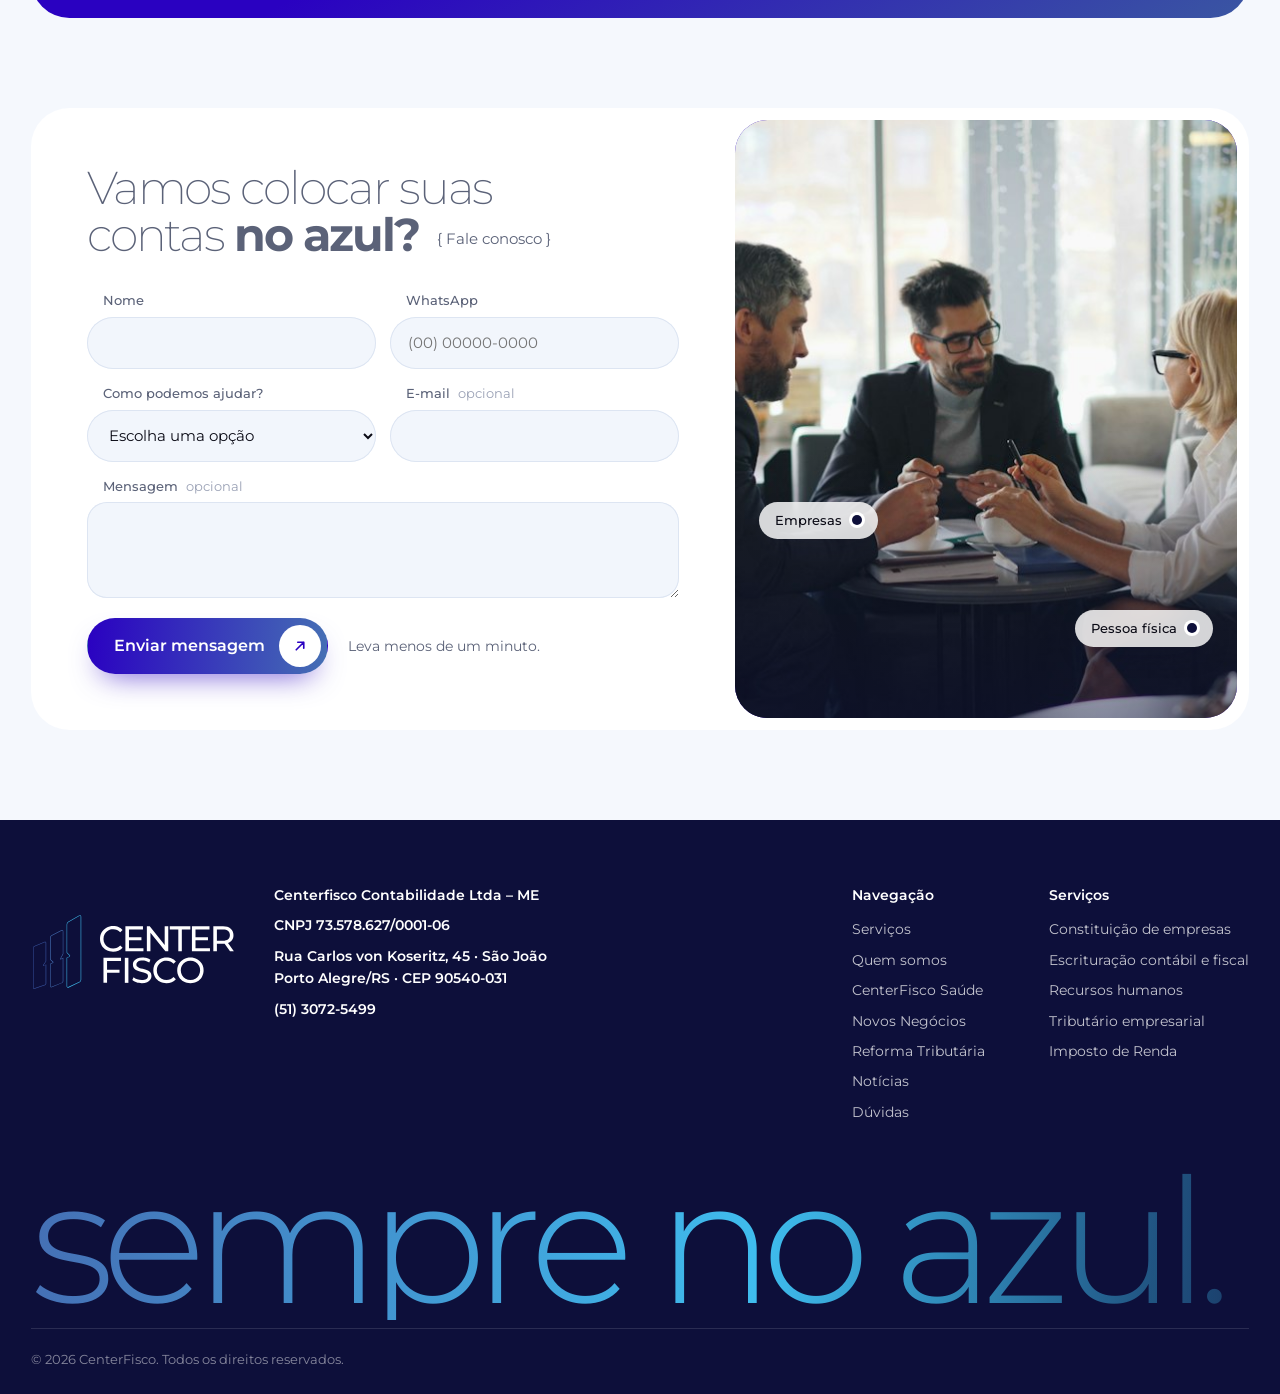
==== commit fdee7319: "Rodapé sem o título Empresa e com os dados em negrito Co-Authored-By: Claude Opus 5 (1M context) <no" ====
--- a/index.html
+++ b/index.html
@@ -17,7 +17,7 @@
   <link rel="preconnect" href="https://fonts.gstatic.com" crossorigin>
   <link rel="stylesheet" href="https://fonts.googleapis.com/css2?family=Montserrat:wght@200..800&display=swap">
   <link rel="preload" as="image" href="assets/img/hero-consultoria.jpg">
-  <link rel="stylesheet" href="css/styles.css?v=202609191825">
+  <link rel="stylesheet" href="css/styles.css?v=202609191827">
   <script>document.documentElement.classList.add('js')</script>
   <script type="application/ld+json">
   {
@@ -532,7 +532,6 @@
           <div class="rodape-esq">
             <a class="rodape-logo" href="index.html" aria-label="CenterFisco, página inicial"><img src="assets/logo/centerfisco-negativo.svg" alt="CenterFisco" width="230" height="87"></a>
             <address class="rodape-links rodape-empresa">
-              <p>Empresa</p>
               <span>Centerfisco Contabilidade Ltda – ME</span>
               <span>CNPJ 73.578.627/0001-06</span>
               <a href="https://www.google.com/maps/search/?api=1&amp;query=Rua+Carlos+von+Koseritz+45+Porto+Alegre+RS" target="_blank" rel="noopener">Rua Carlos von Koseritz, 45 · São João<br>Porto Alegre/RS · CEP 90540-031</a>
@@ -571,6 +570,6 @@
     <span>Fale no WhatsApp</span>
   </a>
 
-  <script src="js/main.js?v=202609191825" defer></script>
+  <script src="js/main.js?v=202609191827" defer></script>
 </body>
 </html>
--- a/css/styles.css
+++ b/css/styles.css
@@ -491,7 +491,7 @@
 .rodape-esq { display: flex; align-items: center; gap: clamp(28px, 3vw, 48px); }
 .rodape-dir { display: flex; align-items: flex-start; gap: clamp(40px, 5vw, 80px); }
 .rodape-meio img { width: clamp(180px, 16vw, 240px); height: auto; }
-.rodape-empresa { font-style: normal; }
+.rodape-empresa { font-style: normal; font-weight: 600; color: var(--branco); }
 .rodape-empresa a { text-decoration: none; }
 .rodape-empresa a:hover { color: var(--ceu); }
 .rodape-links { display: grid; gap: 8px; align-content: start; font-size: .875rem; }
